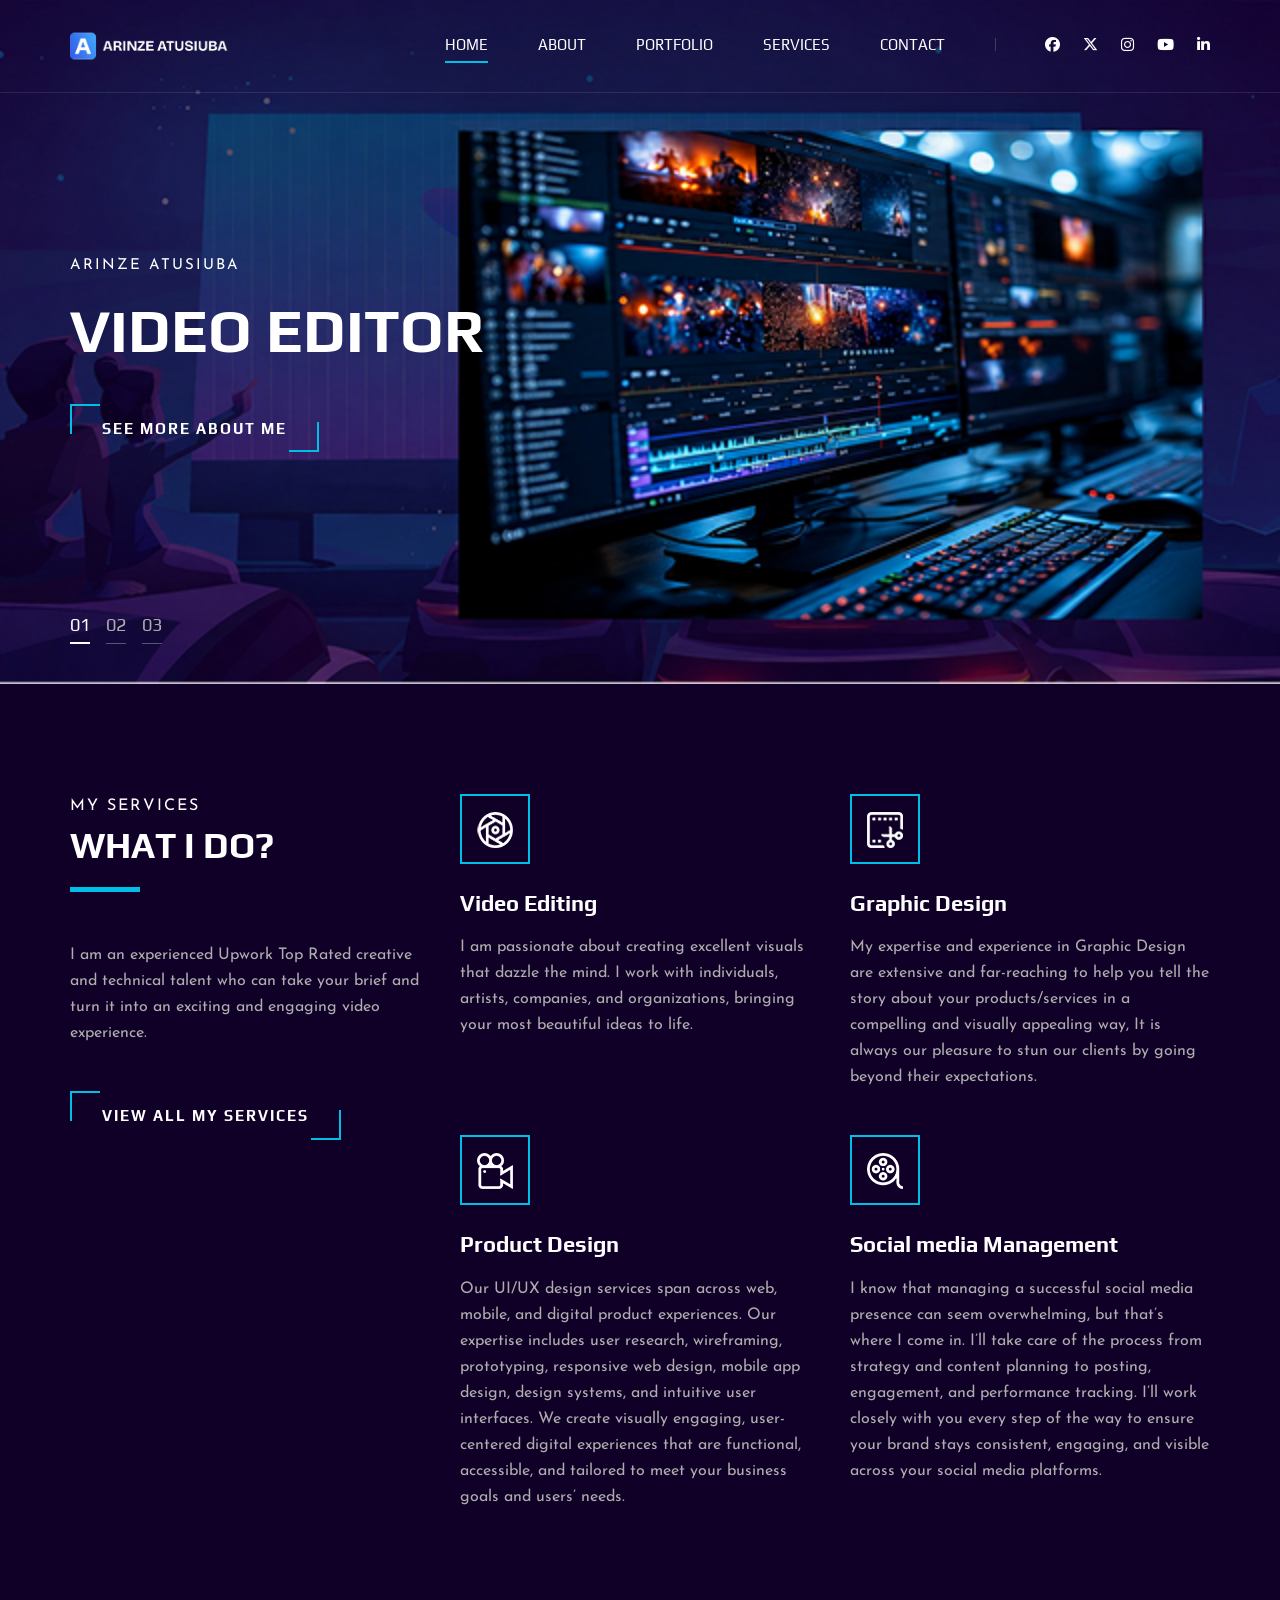
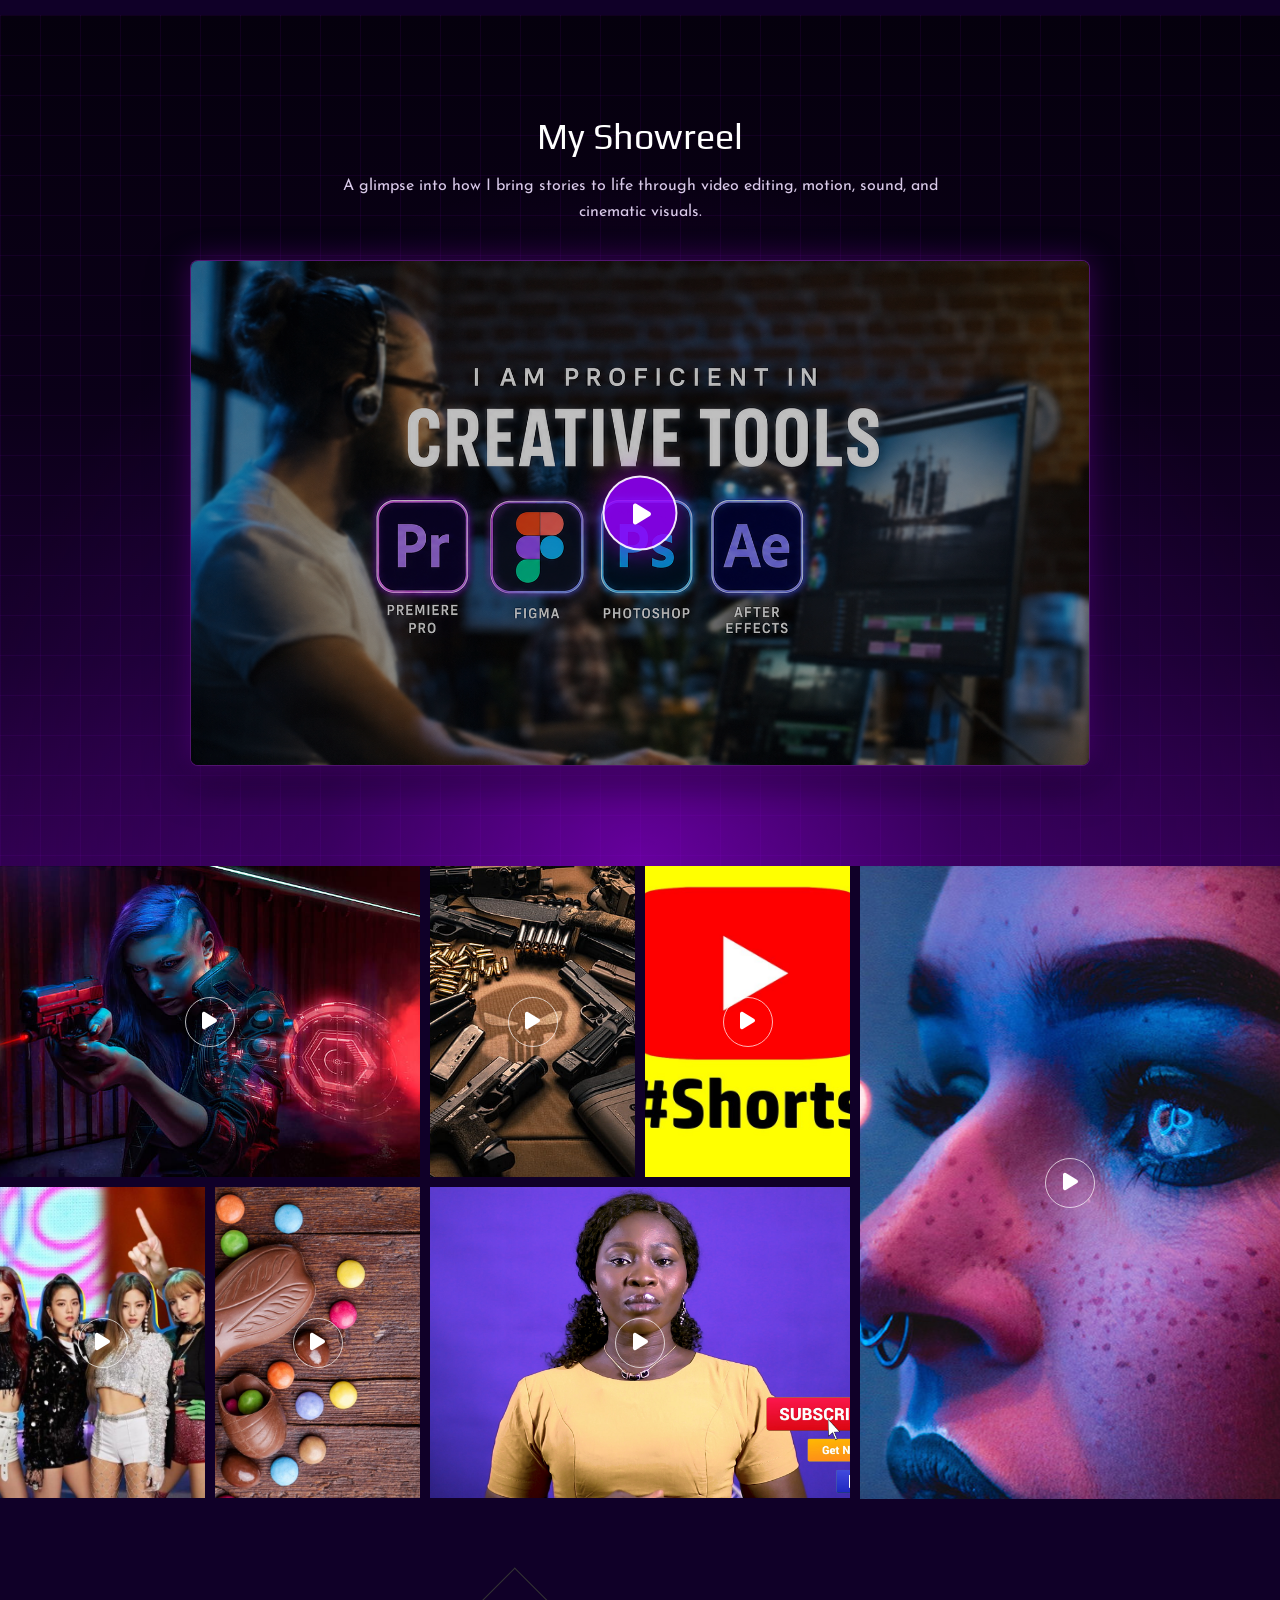
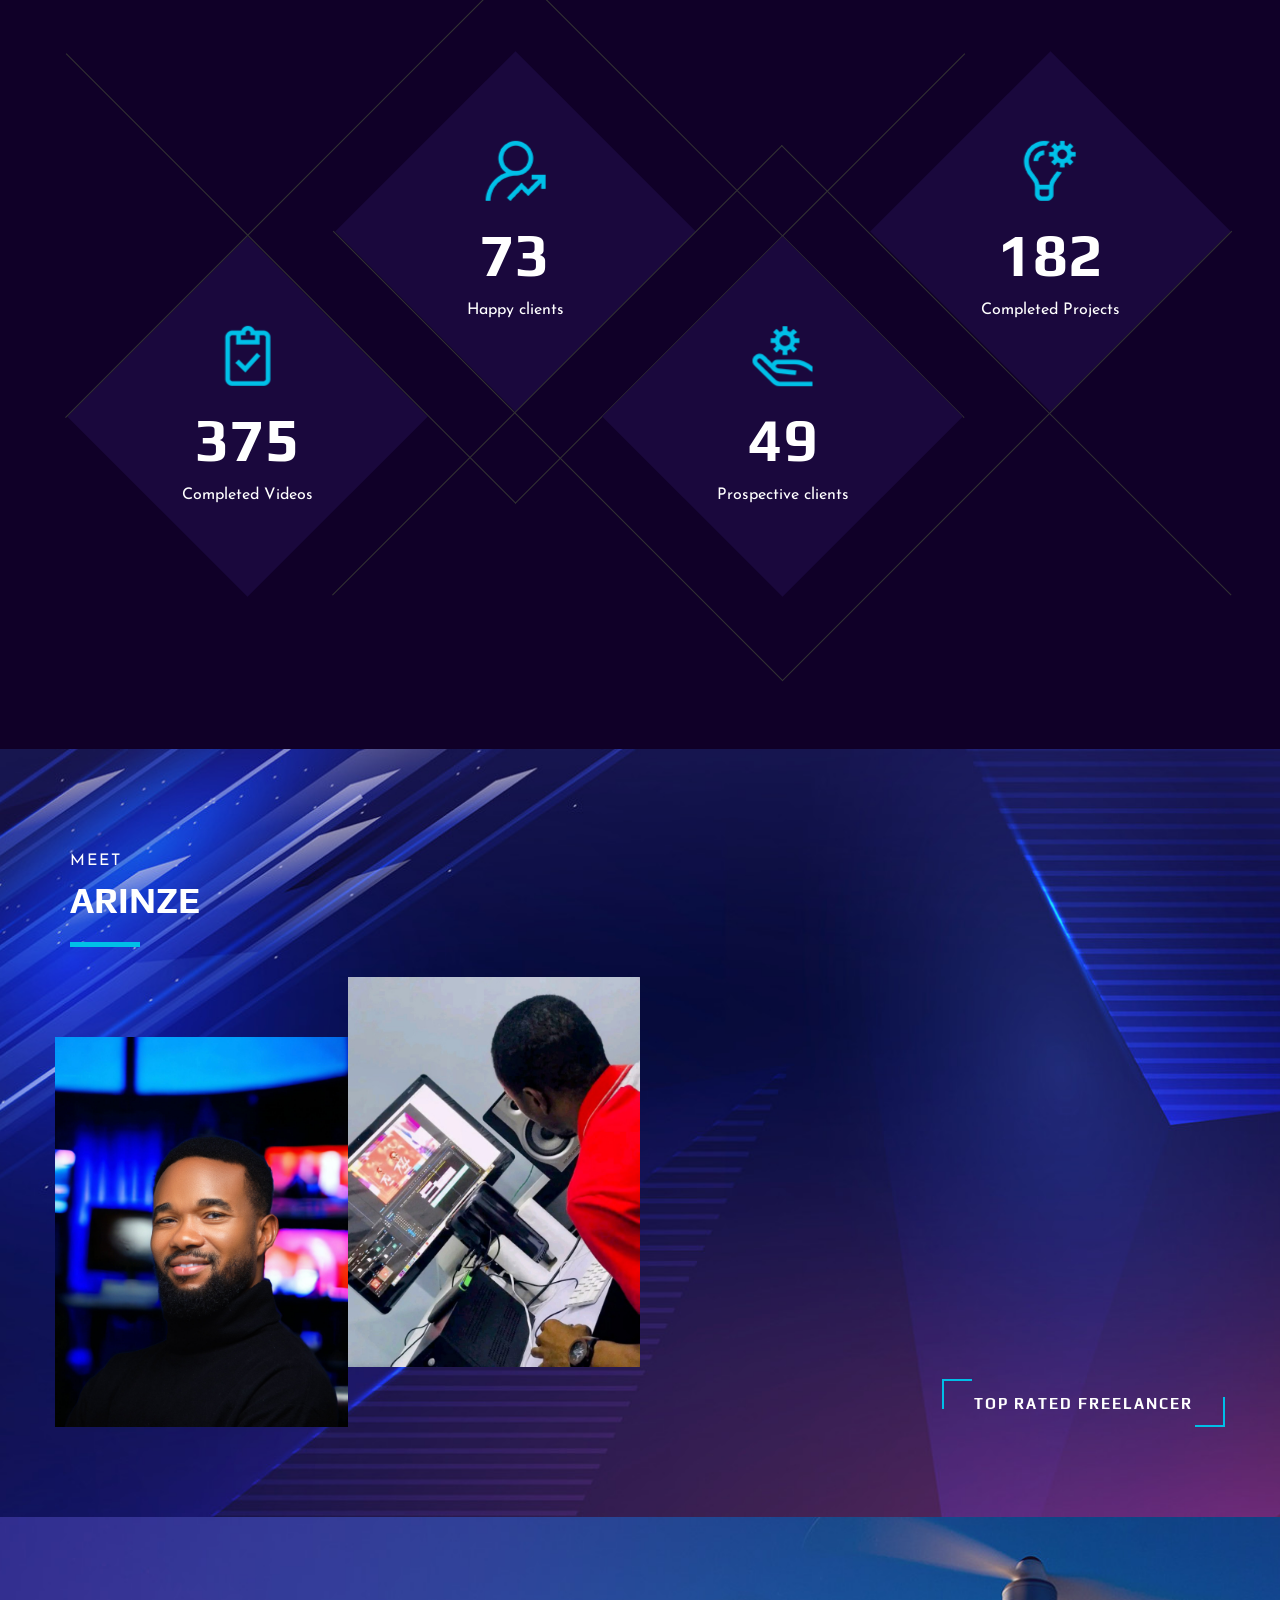
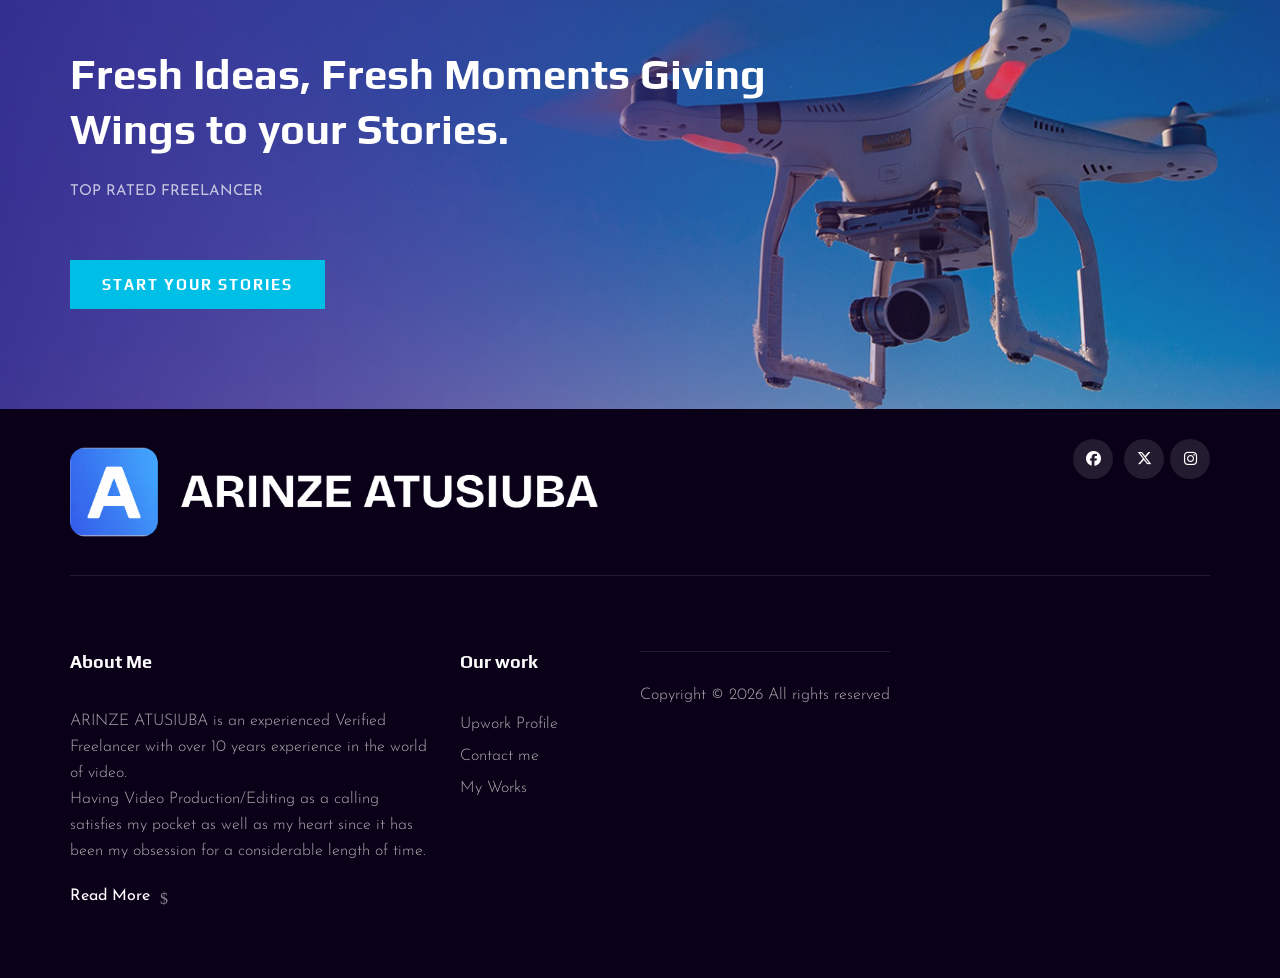
==== index.html @ 2a71f684 "Initial portfolio" ====
<!DOCTYPE html>
<html lang="zxx">

<head>

<!-- Mobile Specific Meta -->
    <meta name="viewport" content="width=device-width, initial-scale=1, shrink-to-fit=no">
    <!-- Favicon-->
    <link rel="icon" type="image/png" href="./fav.png">
    <!-- Author Meta -->
    <meta name="author" content="YWAM Lagos">
    <!-- Meta Description -->
    <meta name="description" content="Welcome To The Portfolio Site Of ARINZE ATUSIUBA - Freelance Video Editor, Animator, Cinematographer C.E.O. Swagalicious Flikz.">
    <!-- Meta Keyword -->
    <meta name="keywords" content="Videographer, Freelance Video Editor, Video Editor, Cinematographer, Director, ARINZE ATUSIUBA, Youtube Video Editor">
    <!-- meta character set -->
    <meta name="google-site-verification" content="VD82S2vHV5jc4uvSf8OhA_AvCSqY3Okmkf2miYEXCvw" />
    <title>ARINZE ATUSIUBA Freelance Video Editor, Graphic Designer, Product Designer.</title>

    <!-- Google Font -->
    <link href="https://fonts.googleapis.com/css2?family=Play:wght@400;700&display=swap" rel="stylesheet">
    <link href="https://fonts.googleapis.com/css2?family=Josefin+Sans:wght@300;400;500;600;700&display=swap"
        rel="stylesheet">
        <link rel="stylesheet" href="https://cdnjs.cloudflare.com/ajax/libs/font-awesome/6.5.2/css/all.min.css">

    <!-- Css Styles -->
    <link rel="stylesheet" href="css/bootstrap.min.css" type="text/css">
    <link rel="stylesheet" href="css/font-awesome.min.css" type="text/css">
    <link rel="stylesheet" href="css/elegant-icons.css" type="text/css">
    <link rel="stylesheet" href="css/owl.carousel.min.css" type="text/css">
    <link rel="stylesheet" href="css/magnific-popup.css" type="text/css">
    <link rel="stylesheet" href="css/slicknav.min.css" type="text/css">
    <link rel="stylesheet" href="css/style.css" type="text/css">


 <!-- Showreel embed styles -->
<style>
    .showreel-section {
        position: relative;
        background:
            radial-gradient(circle at 50% 100%, rgba(170, 0, 255, 0.45) 0%, rgba(90, 0, 150, 0.25) 30%, transparent 65%),
            linear-gradient(180deg, #05000d 0%, #0b0018 45%, #19002f 75%, #30004f 100%);
        overflow: hidden;
    }

    .showreel-section::before {
        content: "";
        position: absolute;
        inset: 0;
        background-image:
            linear-gradient(rgba(170, 0, 255, 0.12) 1px, transparent 1px),
            linear-gradient(90deg, rgba(170, 0, 255, 0.12) 1px, transparent 1px);
        background-size: 40px 40px;
        pointer-events: none;
        opacity: 0.6;
    }

    .showreel-section .container {
        position: relative;
        z-index: 2;
    }

    .showreel-section h2 {
        margin-bottom: 15px;
        color: #fff;
    }

    .showreel-section p {
        max-width: 600px;
        margin: 0 auto 35px;
        color: #d8c9e8;
    }

    .showreel__video-wrap {
        position: relative;
        max-width: 900px;
        margin: 0 auto;
        aspect-ratio: 16 / 9;
        overflow: hidden;
        border-radius: 8px;
        border: 1px solid rgba(190, 50, 255, 0.4);
        box-shadow:
            0 0 30px rgba(170, 0, 255, 0.3),
            0 15px 40px rgba(0, 0, 0, 0.5);
        background: #08000f;
    }

    /* Thumbnail */
    .showreel__thumbnail {
        position: absolute;
        inset: 0;
        width: 100%;
        height: 100%;
        cursor: pointer;
    }

    .showreel__thumbnail img {
        width: 100%;
        height: 100%;
        object-fit: cover;
        display: block;
    }

    /* Dark overlay */
    .showreel__thumbnail::after {
        content: "";
        position: absolute;
        inset: 0;
        background: rgba(0, 0, 0, 0.25);
        transition: 0.3s ease;
    }

    .showreel__thumbnail:hover::after {
        background: rgba(0, 0, 0, 0.1);
    }

    /* Play button */
    .showreel__play {
        position: absolute;
        z-index: 3;
        top: 50%;
        left: 50%;
        transform: translate(-50%, -50%);

        width: 75px;
        height: 75px;

        border: 2px solid rgba(255, 255, 255, 0.9);
        border-radius: 50%;

        background: rgba(150, 0, 255, 0.85);
        color: #fff;

        font-size: 24px;
        cursor: pointer;

        display: flex;
        align-items: center;
        justify-content: center;

        transition: all 0.3s ease;
        box-shadow: 0 0 30px rgba(180, 0, 255, 0.6);
    }

    .showreel__play i {
        margin-left: 4px;
    }

    .showreel__play:hover {
        transform: translate(-50%, -50%) scale(1.1);
        background: #a900ff;
        box-shadow: 0 0 45px rgba(200, 0, 255, 0.9);
    }

    /* YouTube iframe */
    .showreel__video-wrap iframe {
        position: absolute;
        inset: 0;
        width: 100%;
        height: 100%;
        border: 0;
        display: none;
    }
</style>


</head>

<script>
    function loadShowreel() {
        const thumbnail = document.getElementById("showreelThumbnail");
        const video = document.getElementById("showreelVideo");

        thumbnail.style.display = "none";
        video.style.display = "block";

        video.src =
            "https://www.youtube.com/embed/qkk2VeAt8pI?autoplay=1&rel=0";
    }
</script>

<body>
    <!-- Page Preloder -->
    <div id="preloder">
        <div class="loader"></div>
    </div>

    <!-- Header Section Begin -->
    <header class="header">
        <div class="container">
            <div class="row">
                <div class="col-lg-2">
                    <div class="header__logo">
                        <a href="./index.html"><img src="img/logo.png" alt=""></a>
                    </div>
                </div>
                <div class="col-lg-10">
                    <div class="header__nav__option">
                        <nav class="header__nav__menu mobile-menu">
                            <ul>
                                <li class="active"><a href="./index.html">Home</a></li>
                                <li><a href="./about.html">About</a></li>
                                <li><a href="./portfolio.html">Portfolio</a></li>
                                <li><a href="./services.html">Services</a></li>

                                <li><a href="./contact.html">Contact</a></li>
                            </ul>
                        </nav>
                       <div class="header__nav__social">
    <!-- Facebook -->
    <a href="https://www.facebook.com/share/18Sbp6wxn5/" target="_blank">
        <i class="fa-brands fa-facebook-f"></i>
    </a>

    <!-- X -->
    <a href="https://x.com/ArinzeAtusiuba?t=dPLT6wP3ZwTJ8282XaZNYg&s=09" target="_blank">
        <i class="fa-brands fa-x-twitter"></i>
    </a>

    <!-- Instagram -->
    <a href="https://www.instagram.com/arinzeatusiuba/" target="_blank">
        <i class="fa-brands fa-instagram"></i>
    </a>

    <!-- YouTube -->
    <a href="https://www.youtube.com/@arinzeatusiuba" target="_blank">
        <i class="fa-brands fa-youtube"></i>
    </a>

    <!-- LinkedIn -->
    <a href="https://www.linkedin.com/in/arinze-atusiuba-9a7794232/" target="_blank">
        <i class="fa-brands fa-linkedin-in"></i>
    </a>
</div>
                    </div>
                </div>
            </div>
            <div id="mobile-menu-wrap"></div>
        </div>
    </header>
    <!-- Header End -->

    <!-- Hero Section Begin -->
    <section class="hero">
        <div class="hero__slider owl-carousel">
            <div class="hero__item set-bg" data-setbg="img/hero/hero-1.jpg">
                <div class="container">
                    <div class="row">
                        <div class="col-lg-6">
                            <div class="hero__text">
                                <span>ARINZE ATUSIUBA</span>
                                <h2>Video Editor</h2>
                                <a href="./about.html" class="primary-btn">See more about me</a>
                            </div>
                        </div>
                    </div>
                </div>
            </div>
            <div class="hero__item set-bg" data-setbg="img/hero/hero-1.jpg">
                <div class="container">
                    <div class="row">
                        <div class="col-lg-6">
                            <div class="hero__text">
                                <span>ARINZE ATUSIUBA</span>
                                <h2>PRODUCT DESIGNER</h2>
                                <a href="./about.html" class="primary-btn">See more about me</a>
                            </div>
                        </div>
                    </div>
                </div>
            </div>
            <div class="hero__item set-bg" data-setbg="img/hero/hero-1.jpg">
                <div class="container">
                    <div class="row">
                        <div class="col-lg-6">
                            <div class="hero__text">
                                <span>ARINZE ATUSIUBA</span>
                                <h2>Graphic Designer</h2>
                                <a href="./about.html" class="primary-btn">See more about me</a>
                            </div>
                        </div>
                    </div>
                </div>
            </div>
        </div>
    </section>
    <!-- Hero Section End -->

    <!-- Services Section Begin -->
    <section class="services spad">
        <div class="container">
            <div class="row">
                <div class="col-lg-4">
                    <div class="services__title">
                        <div class="section-title">
                            <span>my services</span>
                            <h2>What i do?</h2>
                        </div>
                        <p>I am an experienced Upwork Top Rated creative and technical talent who can take your brief and turn it into an exciting and engaging video experience.</p>
                        <a href="./services.html" class="primary-btn">View all my services</a>
                    </div>
                </div>
                <div class="col-lg-8">
                    <div class="row">
                        <div class="col-lg-6 col-md-6 col-sm-6">
                            <div class="services__item">
                                <div class="services__item__icon">
                                    <img src="img/icons/si-1.png" alt="">
                                </div>
                                <h4>Video Editing</h4>
                                <p>I am passionate about creating excellent visuals that dazzle the mind. I work with individuals, artists, companies, and organizations,
                                 bringing your most beautiful ideas to life.</p>
                            </div>
                        </div>
                        <div class="col-lg-6 col-md-6 col-sm-6">
                            <div class="services__item">
                                <div class="services__item__icon">
                                    <img src="img/icons/si-2.png" alt="">
                                </div>
                                <h4>Graphic Design</h4>
                                <p>My expertise and experience in Graphic Design are extensive and far-reaching to help you tell the story about your products/services in a compelling and visually appealing way,
                                 It is always our pleasure to stun our clients by going beyond their expectations.</p>
                            </div>
                        </div>
                        <div class="col-lg-6 col-md-6 col-sm-6">
                            <div class="services__item">
                                <div class="services__item__icon">
                                    <img src="img/icons/si-3.png" alt="">
                                </div>
                                <h4>Product Design</h4>
                                <p>Our UI/UX design services span across web, mobile, and digital product experiences. Our expertise includes user research, wireframing, prototyping, responsive web design, mobile app design, design systems, and intuitive user interfaces. We create visually engaging, user-centered digital experiences that are functional, accessible, and tailored to meet your business goals and users’ needs.
</p>
                            </div>
                        </div>
                        <div class="col-lg-6 col-md-6 col-sm-6">
                            <div class="services__item">
                                <div class="services__item__icon">
                                    <img src="img/icons/si-4.png" alt="">
                                </div>
                                <h4>Social media Management</h4>
                                <p>I know that managing a successful social media presence can seem overwhelming, but that’s where I come in. I’ll take care of the process from strategy and content planning to posting, engagement, and performance tracking. I’ll work closely with you every step of the way to ensure your brand stays consistent, engaging, and visible across your social media platforms.
 </p>
                            </div>
                        </div>
                    </div>
                </div>
            </div>
        </div>
    </section>
    <!-- Services Section End -->

<!-- Showreel Section Begin -->
<section class="showreel-section spad">
    <div class="container">
        <div class="row">
            <div class="col-lg-12 text-center">

                <h2>My Showreel</h2>

                <p>
                   A glimpse into how I bring stories to life through video editing, motion, sound, and cinematic visuals.
                </p>

                <div class="showreel__video-wrap">

                    <!-- YouTube Thumbnail -->
                    <div class="showreel__thumbnail" id="showreelThumbnail">

                        <img
                            src="/img/PRO.png"
                            alt="ARINZE ATUSIUBA Showreel">

                        <button class="showreel__play" onclick="loadShowreel()">
                            <i class="fa fa-play"></i>
                        </button>

                    </div>

                    <!-- YouTube Video -->
                    <iframe
                        id="showreelVideo"
                        src=""
                        title="ARINZE ATUSIUBA Showreel"
                        allow="accelerometer; autoplay; clipboard-write; encrypted-media; gyroscope; picture-in-picture; web-share"
                        allowfullscreen
                        loading="lazy">
                    </iframe>

                </div>

            </div>
        </div>
    </div>
</section>
<!-- Showreel Section End -->


    <!-- Work Section Begin -->
    <section class="work">
        <div class="work__gallery">
            <div class="grid-sizer"></div>
            <div class="work__item wide__item set-bg" data-setbg="img/work/work-1.jpg">
                <a href="https://youtu.be/YNqj6bT16nk?si=ZcZd2EsPTVCAUwBu" class="play-btn video-popup"><i
                        class="fa fa-play"></i></a>
                <div class="work__item__hover">
                    <h4>Top 10 Styled Video</h4>
                    <ul>
                        <li>Tech</li>
                        <li>Youtube</li>
                    </ul>
                </div>
            </div>
            <div class="work__item small__item set-bg" data-setbg="img/work/work-2.jpg">
                <a href="https://www.youtube.com/watch?v=e_jr12_kyL0" class="play-btn video-popup"><i
                        class="fa fa-play"></i></a>
            </div>
            <div class="work__item small__item set-bg" data-setbg="img/work/work-3.jpg">
                <a href="https://www.youtube.com/watch?v=GAmyeBVy6P0" class="play-btn video-popup"><i
                        class="fa fa-play"></i></a>
            </div>
            <div class="work__item large__item set-bg" data-setbg="img/work/work-4.jpg">
                <a href="https://www.youtube.com/watch?v=84p439Whn1Q" class="play-btn video-popup"><i
                        class="fa fa-play"></i></a>
                <div class="work__item__hover">
                    <h4>Top 10 Styled Video</h4>
                    <ul>
                        <li>Pop Culture</li>
                        <li>Youtube</li>
                    </ul>
                </div>
            </div>
            <div class="work__item small__item set-bg" data-setbg="img/work/work-5.jpg">
                <a href="https://www.youtube.com/watch?v=GOhfcXgxpQk" class="play-btn video-popup"><i
                        class="fa fa-play"></i></a>
            </div>
            <div class="work__item small__item set-bg" data-setbg="img/work/work-6.jpg">
                <a href="https://www.youtube.com/watch?v=HLNFpYEf9qA" class="play-btn video-popup"><i
                        class="fa fa-play"></i></a>
            </div>
            <div class="work__item wide__item set-bg" data-setbg="img/work/work-7.jpg">
                <a href="https://www.youtube.com/watch?v=1xpemp1oXRo" class="play-btn video-popup"><i
                        class="fa fa-play"></i></a>
                <div class="work__item__hover">
                    <h4>Commercials, Interview, Shortfilms</h4>
                    <ul>
                        <li>Videography</li>
                        <li>Youtube</li>
                    </ul>
                </div>
            </div>
        </div>
    </section>
    <!-- Work Section End -->

    <!-- Counter Section Begin -->
    <section class="counter">
        <div class="container">
            <div class="counter__content">
                <div class="row">
                    <div class="col-lg-3 col-md-6 col-sm-6">
                        <div class="counter__item">
                            <div class="counter__item__text">
                                <img src="img/icons/ci-1.png" alt="">
                                <h2 class="counter_num">623</h2>
                                <p>Completed Videos</p>
                            </div>
                        </div>
                    </div>
                    <div class="col-lg-3 col-md-6 col-sm-6">
                        <div class="counter__item second__item">
                            <div class="counter__item__text">
                                <img src="img/icons/ci-2.png" alt="">
                                <h2 class="counter_num">121</h2>
                                <p>Happy clients</p>
                            </div>
                        </div>
                    </div>
                    <div class="col-lg-3 col-md-6 col-sm-6">
                        <div class="counter__item third__item">
                            <div class="counter__item__text">
                                <img src="img/icons/ci-3.png" alt="">
                                <h2 class="counter_num">80</h2>
                                <p>Prospective clients</p>
                            </div>
                        </div>
                    </div>
                    <div class="col-lg-3 col-md-6 col-sm-6">
                        <div class="counter__item four__item">
                            <div class="counter__item__text">
                                <img src="img/icons/ci-4.png" alt="">
                                <h2 class="counter_num">302</h2>
                                <p>Completed Projects</p>
                            </div>
                        </div>
                    </div>
                </div>
            </div>
        </div>
    </section>
    <!-- Counter Section End -->

   <!-- Team Section Begin -->
<section class="team spad set-bg" data-setbg="img/team-bg.jpg">
    <div class="container">

        <div class="row">
            <div class="col-lg-12">
                <div class="section-title team__title">
                    <span>Meet</span>
                    <h2>ARINZE</h2>
                </div>
            </div>
        </div>

        <div class="row">

            <div class="col-lg-3 col-md-6 col-sm-6 p-0">
                <div class="team__item set-bg" data-setbg="img/team/team-1.jpg">
                    <div class="team__item__text">
                        <h4>ARINZE ATUSIUBA</h4>
                        <p>Video Editor, Animator, Videographer</p>

                        <div class="footer__top__social">
                            <a href="https://www.facebook.com/share/18Sbp6wxn5/" target="_blank">
                                <i class="fa-brands fa-facebook-f"></i>
                            </a>

                            <a href="https://x.com/ArinzeAtusiuba?t=dPLT6wP3ZwTJ8282XaZNYg&s=09" target="_blank">
                                <i class="fa-brands fa-x-twitter"></i>
                            </a>

                            <a href="https://www.instagram.com/arinzeatusiuba/" target="_blank">
                                <i class="fa-brands fa-instagram"></i>
                            </a>
                        </div>

                    </div>
                </div>
            </div>

            <div class="col-lg-3 col-md-6 col-sm-6 p-0">
                <div class="team__item team__item--second set-bg" data-setbg="img/team/team-2.jpg">
                    <div class="team__item__text">
                        <h4>ARINZE ATUSIUBA</h4>
                        <p>Video Editor, Animator, Videographer</p>

                        <div class="footer__top__social">
                            <a href="https://www.facebook.com/share/18Sbp6wxn5/" target="_blank">
                                <i class="fa-brands fa-facebook-f"></i>
                            </a>

                            <a href="https://x.com/ArinzeAtusiuba?t=dPLT6wP3ZwTJ8282XaZNYg&s=09" target="_blank">
                                <i class="fa-brands fa-x-twitter"></i>
                            </a>

                            <a href="https://www.instagram.com/arinzeatusiuba/" target="_blank">
                                <i class="fa-brands fa-instagram"></i>
                            </a>
                        </div>

                    </div>
                </div>
            </div>

            <div class="col-lg-12 p-0">
                <div class="team__btn">
                    <a href="https://www.upwork.com/freelancers/~01e4a0232ac718748f?mp_source=share"
                       class="primary-btn"
                       target="_blank">
                        Top Rated Freelancer
                    </a>
                </div>
            </div>

        </div>
    </div>
</section>
<!-- Team Section End -->


    <!-- Call To Action Section Begin -->
    <section class="callto spad set-bg" data-setbg="img/callto-bg.jpg">
        <div class="container">
            <div class="row">
                <div class="col-lg-8">
                    <div class="callto__text">
                        <h2>Fresh Ideas, Fresh Moments Giving Wings to your Stories.</h2>
                        <p>Top Rated Freelancer</p>
                        <a href="./contact.html">Start your stories</a>
                    </div>
                </div>
            </div>
        </div>
    </section>
    <!-- Call To Action Section End -->

    <!-- Footer Section Begin -->
    <footer class="footer">
        <div class="container">
            <div class="footer__top">
                <div class="row">
                    <div class="col-lg-6 col-md-6">
                        <div class="footer__top__logo">
                            <a href="#"><img src="img/logo.png" alt=""></a>
                        </div>
                    </div>
                    <div class="col-lg-6 col-md-6">
                        <div class="footer__top__social">
                            <a href="https://www.facebook.com/share/18Sbp6wxn5/" target="_blank">
        <i class="fa-brands fa-facebook-f"></i>
    </a>
                            <a href="https://x.com/ArinzeAtusiuba?t=dPLT6wP3ZwTJ8282XaZNYg&s=09" target="_blank">
        <i class="fa-brands fa-x-twitter"></i>
                            <a href="https://www.instagram.com/arinzeatusiuba/" target="_blank">
        <i class="fa-brands fa-instagram"></i>
                        </div>
                    </div>
                </div>
            </div>
            <div class="footer__option">
                <div class="row">
                    <div class="col-lg-4 col-md-6 col-sm-6">
                        <div class="footer__option__item">
                            <h5>About Me</h5>
                            <p>ARINZE ATUSIUBA is an experienced Verified Freelancer with over 10 years experience in the world of video.<br>
                            Having Video Production/Editing as a calling satisfies my pocket as well as my heart since it has been my obsession for a considerable length of time.</p>
                            <a href="./about.html" class="read__more">Read More <span class="arrow_right"></span></a>
                        </div>
                    </div>

                    <div class="col-lg-2 col-md-3 col-sm-3">
                        <div class="footer__option__item">
                            <h5>Our work</h5>
                            <ul>
                                <li><a href="https://www.upwork.com/freelancers/~01e4a0232ac718748f?mp_source=share">Upwork Profile</a></li>
                                <li><a href="./contact.html">Contact me</a></li>
                                <li><a href="./portfolio.html">My Works</a></li>
                            </ul>
                        </div>
                    </div>

            <div class="footer__copyright">
                <div class="row">
                    <div class="col-lg-12 text-center">
                        <!-- Link back to Colorlib can't be removed. Template is licensed under CC BY 3.0. -->
                        <p class="footer__copyright__text">Copyright &copy;
                            <script>
                                document.write(new Date().getFullYear());
                            </script>
                            All rights reserved
                        </p>
                        <!-- Link back to Colorlib can't be removed. Template is licensed under CC BY 3.0. -->
                    </div>
                </div>
            </div>
        </div>
    </footer>
    <!-- Footer Section End -->

    <!-- Js Plugins -->
    <script src="js/jquery-3.3.1.min.js"></script>
    <script src="js/bootstrap.min.js"></script>
    <script src="js/jquery.magnific-popup.min.js"></script>
    <script src="js/mixitup.min.js"></script>
    <script src="js/masonry.pkgd.min.js"></script>
    <script src="js/jquery.slicknav.js"></script>
    <script src="js/owl.carousel.min.js"></script>
    <script src="js/main.js"></script>
</body>

</html>
---- css/elegant-icons.css ----
@font-face {
	font-family: 'ElegantIcons';
	src:url('../fonts/ElegantIcons.eot');
	src:url('../fonts/ElegantIcons.eot?#iefix') format('embedded-opentype'),
		url('../fonts/ElegantIcons.woff') format('woff'),
		url('../fonts/ElegantIcons.ttf') format('truetype'),
		url('../fonts/ElegantIcons.svg#ElegantIcons') format('svg');
	font-weight: normal;
	font-style: normal;
}

/* Use the following CSS code if you want to use data attributes for inserting your icons */
[data-icon]:before {
	font-family: 'ElegantIcons';
	content: attr(data-icon);
	speak: none;
	font-weight: normal;
	font-variant: normal;
	text-transform: none;
	line-height: 1;
	-webkit-font-smoothing: antialiased;
	-moz-osx-font-smoothing: grayscale;
}

/* Use the following CSS code if you want to have a class per icon */
/*
Instead of a list of all class selectors,
you can use the generic selector below, but it's slower:
[class*="your-class-prefix"] {
*/
.arrow_up, .arrow_down, .arrow_left, .arrow_right, .arrow_left-up, .arrow_right-up, .arrow_right-down, .arrow_left-down, .arrow-up-down, .arrow_up-down_alt, .arrow_left-right_alt, .arrow_left-right, .arrow_expand_alt2, .arrow_expand_alt, .arrow_condense, .arrow_expand, .arrow_move, .arrow_carrot-up, .arrow_carrot-down, .arrow_carrot-left, .arrow_carrot-right, .arrow_carrot-2up, .arrow_carrot-2down, .arrow_carrot-2left, .arrow_carrot-2right, .arrow_carrot-up_alt2, .arrow_carrot-down_alt2, .arrow_carrot-left_alt2, .arrow_carrot-right_alt2, .arrow_carrot-2up_alt2, .arrow_carrot-2down_alt2, .arrow_carrot-2left_alt2, .arrow_carrot-2right_alt2, .arrow_triangle-up, .arrow_triangle-down, .arrow_triangle-left, .arrow_triangle-right, .arrow_triangle-up_alt2, .arrow_triangle-down_alt2, .arrow_triangle-left_alt2, .arrow_triangle-right_alt2, .arrow_back, .icon_minus-06, .icon_plus, .icon_close, .icon_check, .icon_minus_alt2, .icon_plus_alt2, .icon_close_alt2, .icon_check_alt2, .icon_zoom-out_alt, .icon_zoom-in_alt, .icon_search, .icon_box-empty, .icon_box-selected, .icon_minus-box, .icon_plus-box, .icon_box-checked, .icon_circle-empty, .icon_circle-slelected, .icon_stop_alt2, .icon_stop, .icon_pause_alt2, .icon_pause, .icon_menu, .icon_menu-square_alt2, .icon_menu-circle_alt2, .icon_ul, .icon_ol, .icon_adjust-horiz, .icon_adjust-vert, .icon_document_alt, .icon_documents_alt, .icon_pencil, .icon_pencil-edit_alt, .icon_pencil-edit, .icon_folder-alt, .icon_folder-open_alt, .icon_folder-add_alt, .icon_info_alt, .icon_error-oct_alt, .icon_error-circle_alt, .icon_error-triangle_alt, .icon_question_alt2, .icon_question, .icon_comment_alt, .icon_chat_alt, .icon_vol-mute_alt, .icon_volume-low_alt, .icon_volume-high_alt, .icon_quotations, .icon_quotations_alt2, .icon_clock_alt, .icon_lock_alt, .icon_lock-open_alt, .icon_key_alt, .icon_cloud_alt, .icon_cloud-upload_alt, .icon_cloud-download_alt, .icon_image, .icon_images, .icon_lightbulb_alt, .icon_gift_alt, .icon_house_alt, .icon_genius, .icon_mobile, .icon_tablet, .icon_laptop, .icon_desktop, .icon_camera_alt, .icon_mail_alt, .icon_cone_alt, .icon_ribbon_alt, .icon_bag_alt, .icon_creditcard, .icon_cart_alt, .icon_paperclip, .icon_tag_alt, .icon_tags_alt, .icon_trash_alt, .icon_cursor_alt, .icon_mic_alt, .icon_compass_alt, .icon_pin_alt, .icon_pushpin_alt, .icon_map_alt, .icon_drawer_alt, .icon_toolbox_alt, .icon_book_alt, .icon_calendar, .icon_film, .icon_table, .icon_contacts_alt, .icon_headphones, .icon_lifesaver, .icon_piechart, .icon_refresh, .icon_link_alt, .icon_link, .icon_loading, .icon_blocked, .icon_archive_alt, .icon_heart_alt, .icon_star_alt, .icon_star-half_alt, .icon_star, .icon_star-half, .icon_tools, .icon_tool, .icon_cog, .icon_cogs, .arrow_up_alt, .arrow_down_alt, .arrow_left_alt, .arrow_right_alt, .arrow_left-up_alt, .arrow_right-up_alt, .arrow_right-down_alt, .arrow_left-down_alt, .arrow_condense_alt, .arrow_expand_alt3, .arrow_carrot_up_alt, .arrow_carrot-down_alt, .arrow_carrot-left_alt, .arrow_carrot-right_alt, .arrow_carrot-2up_alt, .arrow_carrot-2dwnn_alt, .arrow_carrot-2left_alt, .arrow_carrot-2right_alt, .arrow_triangle-up_alt, .arrow_triangle-down_alt, .arrow_triangle-left_alt, .arrow_triangle-right_alt, .icon_minus_alt, .icon_plus_alt, .icon_close_alt, .icon_check_alt, .icon_zoom-out, .icon_zoom-in, .icon_stop_alt, .icon_menu-square_alt, .icon_menu-circle_alt, .icon_document, .icon_documents, .icon_pencil_alt, .icon_folder, .icon_folder-open, .icon_folder-add, .icon_folder_upload, .icon_folder_download, .icon_info, .icon_error-circle, .icon_error-oct, .icon_error-triangle, .icon_question_alt, .icon_comment, .icon_chat, .icon_vol-mute, .icon_volume-low, .icon_volume-high, .icon_quotations_alt, .icon_clock, .icon_lock, .icon_lock-open, .icon_key, .icon_cloud, .icon_cloud-upload, .icon_cloud-download, .icon_lightbulb, .icon_gift, .icon_house, .icon_camera, .icon_mail, .icon_cone, .icon_ribbon, .icon_bag, .icon_cart, .icon_tag, .icon_tags, .icon_trash, .icon_cursor, .icon_mic, .icon_compass, .icon_pin, .icon_pushpin, .icon_map, .icon_drawer, .icon_toolbox, .icon_book, .icon_contacts, .icon_archive, .icon_heart, .icon_profile, .icon_group, .icon_grid-2x2, .icon_grid-3x3, .icon_music, .icon_pause_alt, .icon_phone, .icon_upload, .icon_download, .social_facebook, .social_twitter, .social_pinterest, .social_googleplus, .social_tumblr, .social_tumbleupon, .social_wordpress, .social_instagram, .social_dribbble, .social_vimeo, .social_linkedin, .social_rss, .social_deviantart, .social_share, .social_myspace, .social_skype, .social_youtube, .social_picassa, .social_googledrive, .social_flickr, .social_blogger, .social_spotify, .social_delicious, .social_facebook_circle, .social_twitter_circle, .social_pinterest_circle, .social_googleplus_circle, .social_tumblr_circle, .social_stumbleupon_circle, .social_wordpress_circle, .social_instagram_circle, .social_dribbble_circle, .social_vimeo_circle, .social_linkedin_circle, .social_rss_circle, .social_deviantart_circle, .social_share_circle, .social_myspace_circle, .social_skype_circle, .social_youtube_circle, .social_picassa_circle, .social_googledrive_alt2, .social_flickr_circle, .social_blogger_circle, .social_spotify_circle, .social_delicious_circle, .social_facebook_square, .social_twitter_square, .social_pinterest_square, .social_googleplus_square, .social_tumblr_square, .social_stumbleupon_square, .social_wordpress_square, .social_instagram_square, .social_dribbble_square, .social_vimeo_square, .social_linkedin_square, .social_rss_square, .social_deviantart_square, .social_share_square, .social_myspace_square, .social_skype_square, .social_youtube_square, .social_picassa_square, .social_googledrive_square, .social_flickr_square, .social_blogger_square, .social_spotify_square, .social_delicious_square, .icon_printer, .icon_calulator, .icon_building, .icon_floppy, .icon_drive, .icon_search-2, .icon_id, .icon_id-2, .icon_puzzle, .icon_like, .icon_dislike, .icon_mug, .icon_currency, .icon_wallet, .icon_pens, .icon_easel, .icon_flowchart, .icon_datareport, .icon_briefcase, .icon_shield, .icon_percent, .icon_globe, .icon_globe-2, .icon_target, .icon_hourglass, .icon_balance, .icon_rook, .icon_printer-alt, .icon_calculator_alt, .icon_building_alt, .icon_floppy_alt, .icon_drive_alt, .icon_search_alt, .icon_id_alt, .icon_id-2_alt, .icon_puzzle_alt, .icon_like_alt, .icon_dislike_alt, .icon_mug_alt, .icon_currency_alt, .icon_wallet_alt, .icon_pens_alt, .icon_easel_alt, .icon_flowchart_alt, .icon_datareport_alt, .icon_briefcase_alt, .icon_shield_alt, .icon_percent_alt, .icon_globe_alt, .icon_clipboard {
	font-family: 'ElegantIcons';
	speak: none;
	font-style: normal;
	font-weight: normal;
	font-variant: normal;
	text-transform: none;
	line-height: 1;
	-webkit-font-smoothing: antialiased;
}
.arrow_up:before {
	content: "\21";
}
.arrow_down:before {
	content: "\22";
}
.arrow_left:before {
	content: "\23";
}
.arrow_right:before {
	content: "\24";
}
.arrow_left-up:before {
	content: "\25";
}
.arrow_right-up:before {
	content: "\26";
}
.arrow_right-down:before {
	content: "\27";
}
.arrow_left-down:before {
	content: "\28";
}
.arrow-up-down:before {
	content: "\29";
}
.arrow_up-down_alt:before {
	content: "\2a";
}
.arrow_left-right_alt:before {
	content: "\2b";
}
.arrow_left-right:before {
	content: "\2c";
}
.arrow_expand_alt2:before {
	content: "\2d";
}
.arrow_expand_alt:before {
	content: "\2e";
}
.arrow_condense:before {
	content: "\2f";
}
.arrow_expand:before {
	content: "\30";
}
.arrow_move:before {
	content: "\31";
}
.arrow_carrot-up:before {
	content: "\32";
}
.arrow_carrot-down:before {
	content: "\33";
}
.arrow_carrot-left:before {
	content: "\34";
}
.arrow_carrot-right:before {
	content: "\35";
}
.arrow_carrot-2up:before {
	content: "\36";
}
.arrow_carrot-2down:before {
	content: "\37";
}
.arrow_carrot-2left:before {
	content: "\38";
}
.arrow_carrot-2right:before {
	content: "\39";
}
.arrow_carrot-up_alt2:before {
	content: "\3a";
}
.arrow_carrot-down_alt2:before {
	content: "\3b";
}
.arrow_carrot-left_alt2:before {
	content: "\3c";
}
.arrow_carrot-right_alt2:before {
	content: "\3d";
}
.arrow_carrot-2up_alt2:before {
	content: "\3e";
}
.arrow_carrot-2down_alt2:before {
	content: "\3f";
}
.arrow_carrot-2left_alt2:before {
	content: "\40";
}
.arrow_carrot-2right_alt2:before {
	content: "\41";
}
.arrow_triangle-up:before {
	content: "\42";
}
.arrow_triangle-down:before {
	content: "\43";
}
.arrow_triangle-left:before {
	content: "\44";
}
.arrow_triangle-right:before {
	content: "\45";
}
.arrow_triangle-up_alt2:before {
	content: "\46";
}
.arrow_triangle-down_alt2:before {
	content: "\47";
}
.arrow_triangle-left_alt2:before {
	content: "\48";
}
.arrow_triangle-right_alt2:before {
	content: "\49";
}
.arrow_back:before {
	content: "\4a";
}
.icon_minus-06:before {
	content: "\4b";
}
.icon_plus:before {
	content: "\4c";
}
.icon_close:before {
	content: "\4d";
}
.icon_check:before {
	content: "\4e";
}
.icon_minus_alt2:before {
	content: "\4f";
}
.icon_plus_alt2:before {
	content: "\50";
}
.icon_close_alt2:before {
	content: "\51";
}
.icon_check_alt2:before {
	content: "\52";
}
.icon_zoom-out_alt:before {
	content: "\53";
}
.icon_zoom-in_alt:before {
	content: "\54";
}
.icon_search:before {
	content: "\55";
}
.icon_box-empty:before {
	content: "\56";
}
.icon_box-selected:before {
	content: "\57";
}
.icon_minus-box:before {
	content: "\58";
}
.icon_plus-box:before {
	content: "\59";
}
.icon_box-checked:before {
	content: "\5a";
}
.icon_circle-empty:before {
	content: "\5b";
}
.icon_circle-slelected:before {
	content: "\5c";
}
.icon_stop_alt2:before {
	content: "\5d";
}
.icon_stop:before {
	content: "\5e";
}
.icon_pause_alt2:before {
	content: "\5f";
}
.icon_pause:before {
	content: "\60";
}
.icon_menu:before {
	content: "\61";
}
.icon_menu-square_alt2:before {
	content: "\62";
}
.icon_menu-circle_alt2:before {
	content: "\63";
}
.icon_ul:before {
	content: "\64";
}
.icon_ol:before {
	content: "\65";
}
.icon_adjust-horiz:before {
	content: "\66";
}
.icon_adjust-vert:before {
	content: "\67";
}
.icon_document_alt:before {
	content: "\68";
}
.icon_documents_alt:before {
	content: "\69";
}
.icon_pencil:before {
	content: "\6a";
}
.icon_pencil-edit_alt:before {
	content: "\6b";
}
.icon_pencil-edit:before {
	content: "\6c";
}
.icon_folder-alt:before {
	content: "\6d";
}
.icon_folder-open_alt:before {
	content: "\6e";
}
.icon_folder-add_alt:before {
	content: "\6f";
}
.icon_info_alt:before {
	content: "\70";
}
.icon_error-oct_alt:before {
	content: "\71";
}
.icon_error-circle_alt:before {
	content: "\72";
}
.icon_error-triangle_alt:before {
	content: "\73";
}
.icon_question_alt2:before {
	content: "\74";
}
.icon_question:before {
	content: "\75";
}
.icon_comment_alt:before {
	content: "\76";
}
.icon_chat_alt:before {
	content: "\77";
}
.icon_vol-mute_alt:before {
	content: "\78";
}
.icon_volume-low_alt:before {
	content: "\79";
}
.icon_volume-high_alt:before {
	content: "\7a";
}
.icon_quotations:before {
	content: "\7b";
}
.icon_quotations_alt2:before {
	content: "\7c";
}
.icon_clock_alt:before {
	content: "\7d";
}
.icon_lock_alt:before {
	content: "\7e";
}
.icon_lock-open_alt:before {
	content: "\e000";
}
.icon_key_alt:before {
	content: "\e001";
}
.icon_cloud_alt:before {
	content: "\e002";
}
.icon_cloud-upload_alt:before {
	content: "\e003";
}
.icon_cloud-download_alt:before {
	content: "\e004";
}
.icon_image:before {
	content: "\e005";
}
.icon_images:before {
	content: "\e006";
}
.icon_lightbulb_alt:before {
	content: "\e007";
}
.icon_gift_alt:before {
	content: "\e008";
}
.icon_house_alt:before {
	content: "\e009";
}
.icon_genius:before {
	content: "\e00a";
}
.icon_mobile:before {
	content: "\e00b";
}
.icon_tablet:before {
	content: "\e00c";
}
.icon_laptop:before {
	content: "\e00d";
}
.icon_desktop:before {
	content: "\e00e";
}
.icon_camera_alt:before {
	content: "\e00f";
}
.icon_mail_alt:before {
	content: "\e010";
}
.icon_cone_alt:before {
	content: "\e011";
}
.icon_ribbon_alt:before {
	content: "\e012";
}
.icon_bag_alt:before {
	content: "\e013";
}
.icon_creditcard:before {
	content: "\e014";
}
.icon_cart_alt:before {
	content: "\e015";
}
.icon_paperclip:before {
	content: "\e016";
}
.icon_tag_alt:before {
	content: "\e017";
}
.icon_tags_alt:before {
	content: "\e018";
}
.icon_trash_alt:before {
	content: "\e019";
}
.icon_cursor_alt:before {
	content: "\e01a";
}
.icon_mic_alt:before {
	content: "\e01b";
}
.icon_compass_alt:before {
	content: "\e01c";
}
.icon_pin_alt:before {
	content: "\e01d";
}
.icon_pushpin_alt:before {
	content: "\e01e";
}
.icon_map_alt:before {
	content: "\e01f";
}
.icon_drawer_alt:before {
	content: "\e020";
}
.icon_toolbox_alt:before {
	content: "\e021";
}
.icon_book_alt:before {
	content: "\e022";
}
.icon_calendar:before {
	content: "\e023";
}
.icon_film:before {
	content: "\e024";
}
.icon_table:before {
	content: "\e025";
}
.icon_contacts_alt:before {
	content: "\e026";
}
.icon_headphones:before {
	content: "\e027";
}
.icon_lifesaver:before {
	content: "\e028";
}
.icon_piechart:before {
	content: "\e029";
}
.icon_refresh:before {
	content: "\e02a";
}
.icon_link_alt:before {
	content: "\e02b";
}
.icon_link:before {
	content: "\e02c";
}
.icon_loading:before {
	content: "\e02d";
}
.icon_blocked:before {
	content: "\e02e";
}
.icon_archive_alt:before {
	content: "\e02f";
}
.icon_heart_alt:before {
	content: "\e030";
}
.icon_star_alt:before {
	content: "\e031";
}
.icon_star-half_alt:before {
	content: "\e032";
}
.icon_star:before {
	content: "\e033";
}
.icon_star-half:before {
	content: "\e034";
}
.icon_tools:before {
	content: "\e035";
}
.icon_tool:before {
	content: "\e036";
}
.icon_cog:before {
	content: "\e037";
}
.icon_cogs:before {
	content: "\e038";
}
.arrow_up_alt:before {
	content: "\e039";
}
.arrow_down_alt:before {
	content: "\e03a";
}
.arrow_left_alt:before {
	content: "\e03b";
}
.arrow_right_alt:before {
	content: "\e03c";
}
.arrow_left-up_alt:before {
	content: "\e03d";
}
.arrow_right-up_alt:before {
	content: "\e03e";
}
.arrow_right-down_alt:before {
	content: "\e03f";
}
.arrow_left-down_alt:before {
	content: "\e040";
}
.arrow_condense_alt:before {
	content: "\e041";
}
.arrow_expand_alt3:before {
	content: "\e042";
}
.arrow_carrot_up_alt:before {
	content: "\e043";
}
.arrow_carrot-down_alt:before {
	content: "\e044";
}
.arrow_carrot-left_alt:before {
	content: "\e045";
}
.arrow_carrot-right_alt:before {
	content: "\e046";
}
.arrow_carrot-2up_alt:before {
	content: "\e047";
}
.arrow_carrot-2dwnn_alt:before {
	content: "\e048";
}
.arrow_carrot-2left_alt:before {
	content: "\e049";
}
.arrow_carrot-2right_alt:before {
	content: "\e04a";
}
.arrow_triangle-up_alt:before {
	content: "\e04b";
}
.arrow_triangle-down_alt:before {
	content: "\e04c";
}
.arrow_triangle-left_alt:before {
	content: "\e04d";
}
.arrow_triangle-right_alt:before {
	content: "\e04e";
}
.icon_minus_alt:before {
	content: "\e04f";
}
.icon_plus_alt:before {
	content: "\e050";
}
.icon_close_alt:before {
	content: "\e051";
}
.icon_check_alt:before {
	content: "\e052";
}
.icon_zoom-out:before {
	content: "\e053";
}
.icon_zoom-in:before {
	content: "\e054";
}
.icon_stop_alt:before {
	content: "\e055";
}
.icon_menu-square_alt:before {
	content: "\e056";
}
.icon_menu-circle_alt:before {
	content: "\e057";
}
.icon_document:before {
	content: "\e058";
}
.icon_documents:before {
	content: "\e059";
}
.icon_pencil_alt:before {
	content: "\e05a";
}
.icon_folder:before {
	content: "\e05b";
}
.icon_folder-open:before {
	content: "\e05c";
}
.icon_folder-add:before {
	content: "\e05d";
}
.icon_folder_upload:before {
	content: "\e05e";
}
.icon_folder_download:before {
	content: "\e05f";
}
.icon_info:before {
	content: "\e060";
}
.icon_error-circle:before {
	content: "\e061";
}
.icon_error-oct:before {
	content: "\e062";
}
.icon_error-triangle:before {
	content: "\e063";
}
.icon_question_alt:before {
	content: "\e064";
}
.icon_comment:before {
	content: "\e065";
}
.icon_chat:before {
	content: "\e066";
}
.icon_vol-mute:before {
	content: "\e067";
}
.icon_volume-low:before {
	content: "\e068";
}
.icon_volume-high:before {
	content: "\e069";
}
.icon_quotations_alt:before {
	content: "\e06a";
}
.icon_clock:before {
	content: "\e06b";
}
.icon_lock:before {
	content: "\e06c";
}
.icon_lock-open:before {
	content: "\e06d";
}
.icon_key:before {
	content: "\e06e";
}
.icon_cloud:before {
	content: "\e06f";
}
.icon_cloud-upload:before {
	content: "\e070";
}
.icon_cloud-download:before {
	content: "\e071";
}
.icon_lightbulb:before {
	content: "\e072";
}
.icon_gift:before {
	content: "\e073";
}
.icon_house:before {
	content: "\e074";
}
.icon_camera:before {
	content: "\e075";
}
.icon_mail:before {
	content: "\e076";
}
.icon_cone:before {
	content: "\e077";
}
.icon_ribbon:before {
	content: "\e078";
}
.icon_bag:before {
	content: "\e079";
}
.icon_cart:before {
	content: "\e07a";
}
.icon_tag:before {
	content: "\e07b";
}
.icon_tags:before {
	content: "\e07c";
}
.icon_trash:before {
	content: "\e07d";
}
.icon_cursor:before {
	content: "\e07e";
}
.icon_mic:before {
	content: "\e07f";
}
.icon_compass:before {
	content: "\e080";
}
.icon_pin:before {
	content: "\e081";
}
.icon_pushpin:before {
	content: "\e082";
}
.icon_map:before {
	content: "\e083";
}
.icon_drawer:before {
	content: "\e084";
}
.icon_toolbox:before {
	content: "\e085";
}
.icon_book:before {
	content: "\e086";
}
.icon_contacts:before {
	content: "\e087";
}
.icon_archive:before {
	content: "\e088";
}
.icon_heart:before {
	content: "\e089";
}
.icon_profile:before {
	content: "\e08a";
}
.icon_group:before {
	content: "\e08b";
}
.icon_grid-2x2:before {
	content: "\e08c";
}
.icon_grid-3x3:before {
	content: "\e08d";
}
.icon_music:before {
	content: "\e08e";
}
.icon_pause_alt:before {
	content: "\e08f";
}
.icon_phone:before {
	content: "\e090";
}
.icon_upload:before {
	content: "\e091";
}
.icon_download:before {
	content: "\e092";
}
.social_facebook:before {
	content: "\e093";
}
.social_twitter:before {
	content: "\e094";
}
.social_pinterest:before {
	content: "\e095";
}
.social_googleplus:before {
	content: "\e096";
}
.social_tumblr:before {
	content: "\e097";
}
.social_tumbleupon:before {
	content: "\e098";
}
.social_wordpress:before {
	content: "\e099";
}
.social_instagram:before {
	content: "\e09a";
}
.social_dribbble:before {
	content: "\e09b";
}
.social_vimeo:before {
	content: "\e09c";
}
.social_linkedin:before {
	content: "\e09d";
}
.social_rss:before {
	content: "\e09e";
}
.social_deviantart:before {
	content: "\e09f";
}
.social_share:before {
	content: "\e0a0";
}
.social_myspace:before {
	content: "\e0a1";
}
.social_skype:before {
	content: "\e0a2";
}
.social_youtube:before {
	content: "\e0a3";
}
.social_picassa:before {
	content: "\e0a4";
}
.social_googledrive:before {
	content: "\e0a5";
}
.social_flickr:before {
	content: "\e0a6";
}
.social_blogger:before {
	content: "\e0a7";
}
.social_spotify:before {
	content: "\e0a8";
}
.social_delicious:before {
	content: "\e0a9";
}
.social_facebook_circle:before {
	content: "\e0aa";
}
.social_twitter_circle:before {
	content: "\e0ab";
}
.social_pinterest_circle:before {
	content: "\e0ac";
}
.social_googleplus_circle:before {
	content: "\e0ad";
}
.social_tumblr_circle:before {
	content: "\e0ae";
}
.social_stumbleupon_circle:before {
	content: "\e0af";
}
.social_wordpress_circle:before {
	content: "\e0b0";
}
.social_instagram_circle:before {
	content: "\e0b1";
}
.social_dribbble_circle:before {
	content: "\e0b2";
}
.social_vimeo_circle:before {
	content: "\e0b3";
}
.social_linkedin_circle:before {
	content: "\e0b4";
}
.social_rss_circle:before {
	content: "\e0b5";
}
.social_deviantart_circle:before {
	content: "\e0b6";
}
.social_share_circle:before {
	content: "\e0b7";
}
.social_myspace_circle:before {
	content: "\e0b8";
}
.social_skype_circle:before {
	content: "\e0b9";
}
.social_youtube_circle:before {
	content: "\e0ba";
}
.social_picassa_circle:before {
	content: "\e0bb";
}
.social_googledrive_alt2:before {
	content: "\e0bc";
}
.social_flickr_circle:before {
	content: "\e0bd";
}
.social_blogger_circle:before {
	content: "\e0be";
}
.social_spotify_circle:before {
	content: "\e0bf";
}
.social_delicious_circle:before {
	content: "\e0c0";
}
.social_facebook_square:before {
	content: "\e0c1";
}
.social_twitter_square:before {
	content: "\e0c2";
}
.social_pinterest_square:before {
	content: "\e0c3";
}
.social_googleplus_square:before {
	content: "\e0c4";
}
.social_tumblr_square:before {
	content: "\e0c5";
}
.social_stumbleupon_square:before {
	content: "\e0c6";
}
.social_wordpress_square:before {
	content: "\e0c7";
}
.social_instagram_square:before {
	content: "\e0c8";
}
.social_dribbble_square:before {
	content: "\e0c9";
}
.social_vimeo_square:before {
	content: "\e0ca";
}
.social_linkedin_square:before {
	content: "\e0cb";
}
.social_rss_square:before {
	content: "\e0cc";
}
.social_deviantart_square:before {
	content: "\e0cd";
}
.social_share_square:before {
	content: "\e0ce";
}
.social_myspace_square:before {
	content: "\e0cf";
}
.social_skype_square:before {
	content: "\e0d0";
}
.social_youtube_square:before {
	content: "\e0d1";
}
.social_picassa_square:before {
	content: "\e0d2";
}
.social_googledrive_square:before {
	content: "\e0d3";
}
.social_flickr_square:before {
	content: "\e0d4";
}
.social_blogger_square:before {
	content: "\e0d5";
}
.social_spotify_square:before {
	content: "\e0d6";
}
.social_delicious_square:before {
	content: "\e0d7";
}
.icon_printer:before {
	content: "\e103";
}
.icon_calulator:before {
	content: "\e0ee";
}
.icon_building:before {
	content: "\e0ef";
}
.icon_floppy:before {
	content: "\e0e8";
}
.icon_drive:before {
	content: "\e0ea";
}
.icon_search-2:before {
	content: "\e101";
}
.icon_id:before {
	content: "\e107";
}
.icon_id-2:before {
	content: "\e108";
}
.icon_puzzle:before {
	content: "\e102";
}
.icon_like:before {
	content: "\e106";
}
.icon_dislike:before {
	content: "\e0eb";
}
.icon_mug:before {
	content: "\e105";
}
.icon_currency:before {
	content: "\e0ed";
}
.icon_wallet:before {
	content: "\e100";
}
.icon_pens:before {
	content: "\e104";
}
.icon_easel:before {
	content: "\e0e9";
}
.icon_flowchart:before {
	content: "\e109";
}
.icon_datareport:before {
	content: "\e0ec";
}
.icon_briefcase:before {
	content: "\e0fe";
}
.icon_shield:before {
	content: "\e0f6";
}
.icon_percent:before {
	content: "\e0fb";
}
.icon_globe:before {
	content: "\e0e2";
}
.icon_globe-2:before {
	content: "\e0e3";
}
.icon_target:before {
	content: "\e0f5";
}
.icon_hourglass:before {
	content: "\e0e1";
}
.icon_balance:before {
	content: "\e0ff";
}
.icon_rook:before {
	content: "\e0f8";
}
.icon_printer-alt:before {
	content: "\e0fa";
}
.icon_calculator_alt:before {
	content: "\e0e7";
}
.icon_building_alt:before {
	content: "\e0fd";
}
.icon_floppy_alt:before {
	content: "\e0e4";
}
.icon_drive_alt:before {
	content: "\e0e5";
}
.icon_search_alt:before {
	content: "\e0f7";
}
.icon_id_alt:before {
	content: "\e0e0";
}
.icon_id-2_alt:before {
	content: "\e0fc";
}
.icon_puzzle_alt:before {
	content: "\e0f9";
}
.icon_like_alt:before {
	content: "\e0dd";
}
.icon_dislike_alt:before {
	content: "\e0f1";
}
.icon_mug_alt:before {
	content: "\e0dc";
}
.icon_currency_alt:before {
	content: "\e0f3";
}
.icon_wallet_alt:before {
	content: "\e0d8";
}
.icon_pens_alt:before {
	content: "\e0db";
}
.icon_easel_alt:before {
	content: "\e0f0";
}
.icon_flowchart_alt:before {
	content: "\e0df";
}
.icon_datareport_alt:before {
	content: "\e0f2";
}
.icon_briefcase_alt:before {
	content: "\e0f4";
}
.icon_shield_alt:before {
	content: "\e0d9";
}
.icon_percent_alt:before {
	content: "\e0da";
}
.icon_globe_alt:before {
	content: "\e0de";
}
.icon_clipboard:before {
	content: "\e0e6";
}


	.glyph {
		float: left;
		text-align: center;
		padding: .75em;
		margin: .4em 1.5em .75em 0;
		width: 6em;
text-shadow: none;
	}
        .glyph_big {
        font-size: 128px;
        color: #59c5dc;
        float: left;
        margin-right: 20px;
        }

        .glyph div { padding-bottom: 10px;}

	.glyph input {
		font-family: consolas, monospace;
		font-size: 12px;
		width: 100%;
		text-align: center;
		border: 0;
		box-shadow: 0 0 0 1px #ccc;
		padding: .2em;
                -moz-border-radius: 5px;
                -webkit-border-radius: 5px;
	}
	.centered {
		margin-left: auto;
		margin-right: auto;
	}
	.glyph .fs1 {
		font-size: 2em;
	}
---- css/style.css ----
/******************************************************************
  Template Name: Dreams
  Description: Dreams wedding template
  Author: Colorib
  Author URI: https://colorlib.com/
  Version: 1.0
  Created: Colorib
******************************************************************/
/*------------------------------------------------------------------
[Table of contents]

1.  Template default CSS
	1.1	Variables
	1.2	Mixins
	1.3	Flexbox
	1.4	Reset
2.  Helper Css
3.  Header Section
4.  Hero Section
5.  Services Section
6.  Counter Section
7.  Team Section
8.  Latest Section
9.  Contact
10.  Footer Style
-------------------------------------------------------------------*/
/*----------------------------------------*/
/* Template default CSS
/*----------------------------------------*/
html,
body {
  height: 100%;
  font-family: "Josefin Sans", sans-serif;
  -webkit-font-smoothing: antialiased;
}

h1,
h2,
h3,
h4,
h5,
h6 {
  margin: 0;
  color: #111111;
  font-weight: 400;
  font-family: "Play", sans-serif;
}

h1 {
  font-size: 70px;
}

h2 {
  font-size: 36px;
}

h3 {
  font-size: 30px;
}

h4 {
  font-size: 24px;
}

h5 {
  font-size: 18px;
}

h6 {
  font-size: 16px;
}

p {
  font-size: 16px;
  font-family: "Josefin Sans", sans-serif;
  color: #adadad;
  font-weight: 400;
  line-height: 26px;
  margin: 0 0 15px 0;
}

img {
  max-width: 100%;
}

input:focus,
select:focus,
button:focus,
textarea:focus {
  outline: none;
}

a:hover,
a:focus {
  text-decoration: none;
  outline: none;
  color: #fff;
}

ul,
ol {
  padding: 0;
  margin: 0;
}

/*---------------------
  Helper CSS
-----------------------*/
.section-title {
  margin-bottom: 50px;
}
.section-title.center-title {
  text-align: center;
}
.section-title.center-title h2:after {
  right: 0;
  margin: 0 auto;
}
.section-title span {
  color: #ffffff;
  display: block;
  font-size: 16px;
  letter-spacing: 2px;
  text-transform: uppercase;
  margin-bottom: 6px;
}
.section-title h2 {
  color: #ffffff;
  font-weight: 700;
  text-transform: uppercase;
  position: relative;
  padding-bottom: 25px;
}
.section-title h2:after {
  position: absolute;
  left: 0;
  bottom: 0;
  height: 5px;
  width: 70px;
  background: #00bfe7;
  content: "";
}

.set-bg {
  background-repeat: no-repeat;
  background-size: cover;
  background-position: top center;
}

.spad {
  padding-top: 100px;
  padding-bottom: 100px;
}

.text-white h1,
.text-white h2,
.text-white h3,
.text-white h4,
.text-white h5,
.text-white h6,
.text-white p,
.text-white span,
.text-white li,
.text-white a {
  color: #fff;
}

/* buttons */
.primary-btn {
  display: inline-block;
  font-size: 15px;
  font-family: "Play", sans-serif;
  font-weight: 700;
  padding: 14px 32px 12px;
  color: #ffffff;
  text-transform: uppercase;
  letter-spacing: 2px;
  position: relative;
  z-index: 1;
}
.primary-btn:hover:before {
  height: 100%;
  width: 100%;
}
.primary-btn:hover:after {
  height: 100%;
  width: 100%;
}
.primary-btn:before {
  position: absolute;
  left: 0;
  top: 0;
  height: 30px;
  width: 30px;
  border-left: 2px solid #00bfe7;
  border-top: 2px solid #00bfe7;
  content: "";
  z-index: -1;
  -webkit-transition: all, 0.7s;
  -o-transition: all, 0.7s;
  transition: all, 0.7s;
}
.primary-btn:after {
  position: absolute;
  right: 0;
  bottom: 0;
  height: 30px;
  width: 30px;
  border-right: 2px solid #00bfe7;
  border-bottom: 2px solid #00bfe7;
  content: "";
  z-index: -1;
  -webkit-transition: all, 0.7s;
  -o-transition: all, 0.7s;
  transition: all, 0.7s;
}

.site-btn {
  font-size: 15px;
  color: #ffffff;
  background: #00bfe7;
  font-family: "Play", sans-serif;
  font-weight: 700;
  border: none;
  display: inline-block;
  text-transform: uppercase;
  letter-spacing: 2px;
  padding: 14px 34px 12px;
  width: 100%;
}

/* Preloder */
#preloder {
  position: fixed;
  width: 100%;
  height: 100%;
  top: 0;
  left: 0;
  z-index: 999999;
  background: #000;
}

.loader {
  width: 40px;
  height: 40px;
  position: absolute;
  top: 50%;
  left: 50%;
  margin-top: -13px;
  margin-left: -13px;
  border-radius: 60px;
  animation: loader 0.8s linear infinite;
  -webkit-animation: loader 0.8s linear infinite;
}

@keyframes loader {
  0% {
    -webkit-transform: rotate(0deg);
    transform: rotate(0deg);
    border: 4px solid #f44336;
    border-left-color: transparent;
  }
  50% {
    -webkit-transform: rotate(180deg);
    transform: rotate(180deg);
    border: 4px solid #673ab7;
    border-left-color: transparent;
  }
  100% {
    -webkit-transform: rotate(360deg);
    transform: rotate(360deg);
    border: 4px solid #f44336;
    border-left-color: transparent;
  }
}
@-webkit-keyframes loader {
  0% {
    -webkit-transform: rotate(0deg);
    border: 4px solid #f44336;
    border-left-color: transparent;
  }
  50% {
    -webkit-transform: rotate(180deg);
    border: 4px solid #673ab7;
    border-left-color: transparent;
  }
  100% {
    -webkit-transform: rotate(360deg);
    border: 4px solid #f44336;
    border-left-color: transparent;
  }
}
/*---------------------
  Header
-----------------------*/
.header {
  position: absolute;
  left: 0;
  top: 0;
  width: 100%;
  background: transparent;
  border-bottom: 1px solid rgba(255, 255, 255, 0.1);
  z-index: 9;
}

.header__logo {
  padding: 30px 0;
}
.header__logo a {
  display: inline-block;
}

.header__nav__option {
  text-align: right;
  padding: 28px 0px;
}

.header__nav__menu {
  display: inline-block;
  margin-right: 45px;
}
.header__nav__menu ul li {
  list-style: none;
  display: inline-block;
  margin-right: 45px;
  position: relative;
}
.header__nav__menu ul li.active a:after {
  -webkit-transform: scale(1);
      -ms-transform: scale(1);
          transform: scale(1);
}
.header__nav__menu ul li:hover a:after {
  -webkit-transform: scale(1);
      -ms-transform: scale(1);
          transform: scale(1);
}
.header__nav__menu ul li:hover .dropdown {
  top: 34px;
  opacity: 1;
  visibility: visible;
}
.header__nav__menu ul li:last-child {
  margin-right: 0;
}
.header__nav__menu ul li .dropdown {
  position: absolute;
  left: 0;
  top: 60px;
  width: 140px;
  background: #ffffff;
  text-align: left;
  padding: 2px 0;
  z-index: 9;
  opacity: 0;
  visibility: hidden;
  -webkit-transition: all, 0.3s;
  -o-transition: all, 0.3s;
  transition: all, 0.3s;
}
.header__nav__menu ul li .dropdown li {
  display: block;
  margin-right: 0;
}
.header__nav__menu ul li .dropdown li a {
  font-size: 14px;
  color: #111111;
  padding: 8px 20px;
  text-transform: capitalize;
}
.header__nav__menu ul li .dropdown li a:after {
  display: none;
}
.header__nav__menu ul li a {
  font-size: 15px;
  font-family: "Play", sans-serif;
  color: #ffffff;
  display: block;
  text-transform: uppercase;
  position: relative;
  padding: 6px 0;
}
.header__nav__menu ul li a:after {
  position: absolute;
  left: 0;
  bottom: 0;
  width: 100%;
  height: 2px;
  background: #00bfe7;
  content: "";
  -webkit-transform: scale(0);
      -ms-transform: scale(0);
          transform: scale(0);
  -webkit-transition: all, 0.3s;
  -o-transition: all, 0.3s;
  transition: all, 0.3s;
}

.header__nav__social {
  display: inline-block;
  position: relative;
  padding-left: 50px;
}
.header__nav__social:before {
  position: absolute;
  left: 0;
  top: 4px;
  height: 13px;
  width: 1px;
  background: rgba(225, 225, 225, 0.2);
  content: "";
}
.header__nav__social a {
  color: #ffffff;
  font-size: 15px;
  margin-right: 18px;
}
.header__nav__social a:last-child {
  margin-right: 0;
}

.slicknav_menu {
  display: none;
}

/*---------------------
  Hero
-----------------------*/
.hero__slider.owl-carousel .owl-item.active .hero__text span {
  top: 0;
  opacity: 1;
}
.hero__slider.owl-carousel .owl-item.active .hero__text h2 {
  top: 0;
  opacity: 1;
}
.hero__slider.owl-carousel .owl-item.active .hero__text .primary-btn {
  top: 0;
  opacity: 1;
}
.hero__slider.owl-carousel .owl-dots {
  position: absolute;
  left: 0;
  right: 0;
  bottom: 45px;
  width: 100%;
  max-width: 1140px;
  margin: 0 auto;
}
.hero__slider.owl-carousel .owl-dots button {
  color: #adadad;
  font-size: 18px;
  font-family: "Play", sans-serif;
  margin-right: 16px;
  position: relative;
  display: inline-block;
}
.hero__slider.owl-carousel .owl-dots button.active {
  color: #ffffff;
}
.hero__slider.owl-carousel .owl-dots button.active:after {
  background: #ffffff;
  height: 2px;
}
.hero__slider.owl-carousel .owl-dots button:after {
  position: absolute;
  left: 0;
  bottom: -6px;
  width: 100%;
  height: 1px;
  background: rgba(255, 255, 255, 0.3);
  content: "";
}
.hero__slider.owl-carousel .owl-dots button:last-child {
  margin-right: 0;
}

.hero__item {
  height: 684px;
  padding-top: 255px;
}

.hero__text span {
  color: #ffffff;
  display: block;
  font-size: 15px;
  letter-spacing: 2px;
  text-transform: uppercase;
  margin-bottom: 18px;
  position: relative;
  top: 100px;
  opacity: 0;
  -webkit-transition: all, 0.3s;
  -o-transition: all, 0.3s;
  transition: all, 0.3s;
}
.hero__text h2 {
  color: #ffffff;
  font-size: 60px;
  font-weight: 700;
  line-height: 70px;
  text-transform: uppercase;
  margin-bottom: 38px;
  position: relative;
  top: 100px;
  opacity: 0;
  -webkit-transition: all, 0.5s;
  -o-transition: all, 0.5s;
  transition: all, 0.5s;
}
.hero__text .primary-btn {
  position: relative;
  top: 100px;
  opacity: 0;
  -webkit-transition: all, 0.7s;
  -o-transition: all, 0.7s;
  transition: all, 0.7s;
}

/*---------------------
  Work
-----------------------*/
.work {
  overflow: hidden;
  background: #100028;
}

.work__gallery {
  margin-right: -10px;
}

.work__item {
  height: 311px !important;
  width: calc(16.67% - 10px);
  margin-right: 10px;
  margin-bottom: 10px;
  float: left;
  position: relative;
  overflow: hidden;
  display: -webkit-box;
  display: -ms-flexbox;
  display: flex;
  -webkit-box-align: center;
      -ms-flex-align: center;
          align-items: center;
  -webkit-box-pack: center;
      -ms-flex-pack: center;
          justify-content: center;
}
.work__item:hover .work__item__hover {
  bottom: 0;
}
.work__item.large__item {
  height: 633px !important;
  width: calc(33.33% - 10px);
}
.work__item.wide__item {
  width: calc(33.33% - 10px);
  height: 311px !important;
}
.work__item .play-btn {
  display: inline-block;
  color: #ffffff;
  font-size: 20px;
  height: 50px;
  width: 50px;
  line-height: 50px;
  text-align: center;
  border: 1px solid rgba(255, 255, 255, 0.7);
  border-radius: 50%;
}

.grid-sizer {
  width: calc(16.67% - 10px);
}

.work__item__hover {
  background: rgba(0, 0, 0, 0.5);
  position: absolute;
  left: 0;
  bottom: -300px;
  width: 100%;
  padding: 25px 30px 20px;
  -webkit-transition: all, 0.5s;
  -o-transition: all, 0.5s;
  transition: all, 0.5s;
}
.work__item__hover h4 {
  font-size: 22px;
  color: #ffffff;
  font-weight: 700;
}
.work__item__hover ul li {
  color: #adadad;
  list-style: none;
  font-size: 16px;
  margin-right: 23px;
  position: relative;
  display: inline-block;
}
.work__item__hover ul li:after {
  position: absolute;
  right: -18px;
  top: 1px;
  content: "/";
}
.work__item__hover ul li:last-child {
  margin-right: 0;
}
.work__item__hover ul li:last-child:after {
  display: none;
}

/*---------------------
  Counter
-----------------------*/
.counter {
  background: #100028;
  height: 840px;
  padding-top: 380px;
  overflow: hidden;
}

.counter__content {
  padding: 0px 50px;
}

.counter__item {
  background: #1a083d;
  -webkit-transform: rotate(45deg);
  -ms-transform: rotate(45deg);
      transform: rotate(45deg);
  height: 255px;
  width: 255px;
  display: -webkit-box;
  display: -ms-flexbox;
  display: flex;
  -webkit-box-align: center;
      -ms-flex-align: center;
          align-items: center;
  -webkit-box-pack: center;
      -ms-flex-pack: center;
          justify-content: center;
  text-align: center;
  position: relative;
  z-index: 1;
}
.counter__item::before {
  position: absolute;
  left: -1px;
  bottom: -2px;
  height: 636px;
  width: 636px;
  border-left: 1px solid #333333;
  border-top: 1px solid #333333;
  content: "";
  z-index: -1;
}
.counter__item.second__item {
  margin-top: -185px;
}
.counter__item.second__item:before {
  left: -316px;
  bottom: -65px;
  border-right: 1px solid #333333;
  border-bottom: 1px solid #333333;
  border-left: none;
  border-top: none;
}
.counter__item.four__item {
  margin-top: -185px;
}
.counter__item.four__item:before {
  left: -380px;
  bottom: -380px;
  border-right: 1px solid #333333;
  border-bottom: 1px solid #333333;
  border-left: none;
  border-top: none;
}
.counter__item.third__item:before {
  left: -65px;
  bottom: -317px;
}

.counter__item__text {
  -webkit-transform: rotate(-45deg);
  -ms-transform: rotate(-45deg);
      transform: rotate(-45deg);
}
.counter__item__text h2 {
  font-size: 60px;
  color: #ffffff;
  font-weight: 700;
  margin-bottom: 6px;
  margin-top: 18px;
}
.counter__item__text p {
  color: #ffffff;
  margin-bottom: 0;
}

/*---------------------
  Team
-----------------------*/
.team {
  padding-bottom: 90px;
}

.section-title.team__title {
  margin-bottom: 90px;
}

.team__item {
  height: 390px;
  position: relative;
  overflow: hidden;
}
.team__item:hover .team__item__text {
  bottom: 0;
}
.team__item.team__item--second {
  margin-top: -60px;
}
.team__item.team__item--third {
  margin-top: -120px;
}
.team__item.team__item--four {
  margin-top: -180px;
}

.team__item__text {
  text-align: center;
  position: absolute;
  left: 0;
  bottom: -500px;
  width: 100%;
  padding: 50px 0 30px;
  z-index: 1;
  -webkit-transition: all, 0.5s;
  -o-transition: all, 0.5s;
  transition: all, 0.5s;
}
.team__item__text:before {
  position: absolute;
  left: 0;
  top: 0;
  height: 100%;
  width: 100%;
  background: url(../img/team/team-hover.png);
  content: "";
  z-index: -1;
}
.team__item__text h4 {
  font-size: 22px;
  color: #ffffff;
  font-weight: 700;
  text-transform: uppercase;
  margin-bottom: 10px;
}
.team__item__text p {
  color: #ffffff;
  font-weight: 300px;
  margin-bottom: 12px;
}
.team__item__text .team__item__social a {
  color: #ffffff;
  display: inline-block;
  font-size: 15px;
  margin-right: 18px;
}
.team__item__text .team__item__social a:last-child {
  margin-right: 0;
}

.team__btn {
  position: absolute;
  right: 0;
  bottom: 0;
}

/*---------------------
  Latest
-----------------------*/
.latest {
  background: #100028;
  padding-bottom: 80px;
}

.blog__item.latest__item {
  margin-bottom: 0;
}
.blog__item.latest__item:hover {
  border: 1px solid #222222 !important;
  background: url(../img/blog/blog-1.jpg);
  background-size: cover;
}

.latest__slider.owl-carousel .owl-item .col-lg-4 {
  max-width: 100%;
}
.latest__slider.owl-carousel .owl-dots {
  text-align: center;
  padding-top: 35px;
}
.latest__slider.owl-carousel .owl-dots button {
  height: 8px;
  width: 8px;
  background: rgba(255, 255, 255, 0.2);
  border-radius: 50%;
  margin-right: 10px;
}
.latest__slider.owl-carousel .owl-dots button.active {
  background: #00bfe7;
}
.latest__slider.owl-carousel .owl-dots button:last-child {
  margin-right: 0;
}

/*---------------------
  Call To Active
-----------------------*/
.callto {
  padding-top: 130px;
}
.callto.sp__callto {
  padding-top: 0;
  background: #100028;
}

.callto__text h2 {
  color: #ffffff;
  font-size: 42px;
  font-weight: 700;
  line-height: 55px;
  margin-bottom: 22px;
}
.callto__text p {
  font-size: 15px;
  color: #ffffff;
  opacity: 0.7;
  text-transform: uppercase;
  margin-bottom: 55px;
}
.callto__text a {
  color: #ffffff;
  background: #00bfe7;
  font-size: 15px;
  font-weight: 700;
  font-family: "Play", sans-serif;
  letter-spacing: 2px;
  text-transform: uppercase;
  display: inline-block;
  padding: 14px 32px 12px;
}

/*---------------------
  Footer
-----------------------*/
.footer {
  background: #0a0119;
}

.footer__top {
  padding: 30px 0;
  border-bottom: 1px solid rgba(255, 255, 255, 0.1);
}

.footer__top__logo {
  line-height: 40px;
}
.footer__top__logo a {
  display: inline-block;
}

.footer__top__social {
  text-align: right;
}
.footer__top__social a {
  display: inline-block;
  font-size: 15px;
  color: #ffffff;
  height: 40px;
  width: 40px;
  background: rgba(255, 255, 255, 0.1);
  border-radius: 50%;
  line-height: 44px;
  text-align: center;
  margin-right: 6px;
}
.footer__top__social a:last-child {
  margin-right: 0;
}

.footer__option {
  padding-bottom: 35px;
  padding-top: 75px;
}

.footer__option__item {
  margin-bottom: 35px;
}
.footer__option__item h5 {
  color: #ffffff;
  font-weight: 700;
  margin-bottom: 35px;
}
.footer__option__item p {
  font-weight: 300;
  margin-bottom: 20px;
}
.footer__option__item .read__more {
  font-size: 16px;
  color: #ffffff;
}
.footer__option__item .read__more span {
  font-size: 16px;
  color: #ffffff;
  opacity: 0.5;
  position: relative;
  top: 4px;
  margin-left: 5px;
}
.footer__option__item ul li {
  list-style: none;
}
.footer__option__item ul li a {
  color: #adadad;
  font-size: 16px;
  font-weight: 300;
  line-height: 32px;
}
.footer__option__item form {
  position: relative;
}
.footer__option__item form input {
  height: 50px;
  width: 100%;
  padding-left: 20px;
  border: 1px solid #544E5E;
  background: transparent;
  font-size: 16px;
  color: #adadad;
}
.footer__option__item form input::-webkit-input-placeholder {
  color: #adadad;
}
.footer__option__item form input::-moz-placeholder {
  color: #adadad;
}
.footer__option__item form input:-ms-input-placeholder {
  color: #adadad;
}
.footer__option__item form input::-ms-input-placeholder {
  color: #adadad;
}
.footer__option__item form input::placeholder {
  color: #adadad;
}
.footer__option__item form button {
  font-size: 20px;
  color: #ffffff;
  border: none;
  height: 50px;
  width: 50px;
  background: #00bfe7;
  line-height: 50px;
  text-align: center;
  position: absolute;
  right: 0;
  top: 0;
}

.footer__copyright {
  border-top: 1px solid rgba(255, 255, 255, 0.1);
  padding: 30px 0;
}

.footer__copyright__text {
  margin-bottom: 0;
  font-weight: 300;
}
.footer__copyright__text i {
  color: #00bfe7;
}
.footer__copyright__text a {
  color: #00bfe7;
}

/*---------------------
  Breadcrumb
-----------------------*/
.breadcrumb-option {
  padding-top: 180px;
}

.breadcrumb__text h2 {
  color: #ffffff;
  font-size: 50px;
  font-weight: 700;
  margin-bottom: 12px;
}

.breadcrumb__links a {
  font-size: 16px;
  color: #ffffff;
  font-weight: 300;
  display: inline-block;
  margin-right: 32px;
  position: relative;
}
.breadcrumb__links a:after {
  position: absolute;
  right: -22px;
  top: -3px;
  content: "/";
  color: #adadad;
  font-size: 20px;
}
.breadcrumb__links span {
  font-size: 16px;
  color: #adadad;
  font-weight: 300;
  display: inline-block;
}

/*---------------------
  About
-----------------------*/
.about {
  background: #100028;
  padding-bottom: 150px;
}

.about__pic__item {
  height: 235px;
  margin-right: -10px;
  margin-bottom: 20px;
}
.about__pic__item.about__pic__item--large {
  height: 490px;
}

.about__text {
  padding-left: 30px;
}
.about__text .services__item .services__item__icon:after {
  border-color: #281A3E;
}

.about__text__desc {
  margin-top: -10px;
}

/*---------------------
  Testimonial
-----------------------*/
.testimonial {
  padding-bottom: 60px;
}

.testimonial__slider.owl-carousel .owl-item .col-lg-4 {
  max-width: 100%;
}
.testimonial__slider.owl-carousel .owl-dots {
  text-align: center;
  padding-top: 35px;
}
.testimonial__slider.owl-carousel .owl-dots button {
  height: 8px;
  width: 8px;
  background: rgba(255, 255, 255, 0.2);
  border-radius: 50%;
  margin-right: 10px;
}
.testimonial__slider.owl-carousel .owl-dots button.active {
  background: #00bfe7;
}
.testimonial__slider.owl-carousel .owl-dots button:last-child {
  margin-right: 0;
}

.testimonial__text {
  padding: 30px 40px 25px 30px;
  border: 1px solid #3D3A64;
  margin-bottom: 25px;
  position: relative;
  z-index: 9;
}
.testimonial__text P {
  color: #ffffff;
  font-size: 18px;
  font-weight: 300;
  font-style: italic;
  line-height: 30px;
  margin-bottom: 0;
}

.testimonial__author {
  padding-left: 30px;
}

.testimonial__author__pic {
  float: left;
  margin-right: 20px;
}
.testimonial__author__pic img {
  height: 50px;
  width: 50px;
  border-radius: 50%;
}

.testimonial__author__text {
  overflow: hidden;
}
.testimonial__author__text h5 {
  color: #ffffff;
  font-weight: 700;
  margin-bottom: 8px;
}
.testimonial__author__text span {
  color: #ffffff;
  font-size: 14px;
  font-weight: 300px;
  display: inline-block;
}

/*---------------------
  Services
-----------------------*/
.services {
  background: #100028;
  padding-bottom: 60px;
  padding-top: 110px;
}

.services__title p {
  margin-bottom: 45px;
}

.services__item {
  margin-bottom: 45px;
}
.services__item:hover .services__item__icon:after {
  -webkit-transform: rotate(45deg);
  -ms-transform: rotate(45deg);
      transform: rotate(45deg);
}
.services__item h4 {
  color: #ffffff;
  font-size: 22px;
  font-weight: 700;
  margin-top: 26px;
  margin-bottom: 18px;
}
.services__item p {
  margin-bottom: 0;
}

.services__item__icon {
  position: relative;
  height: 70px;
  width: 70px;
  line-height: 70px;
  text-align: center;
}
.services__item__icon:after {
  position: absolute;
  left: 0;
  top: 0;
  width: 100%;
  height: 100%;
  border: 2px solid #00bfe7;
  content: "";
  -webkit-transition: all, 0.5s;
  -o-transition: all, 0.5s;
  transition: all, 0.5s;
}

/*---------------------
  Services Page
-----------------------*/
.services-page {
  background: #100028;
  padding-bottom: 50px;
}

/*---------------------
  Logo
-----------------------*/
.logo {
  background: #100028;
  padding: 100px 20px;
}

.logo__carousel.owl-carousel .owl-item img {
  width: auto;
  display: inline-block;
}

/*---------------------
  Portfolio
-----------------------*/
.portfolio {
  background: #100028;
}

.portfolio__filter {
  text-align: center;
  margin-bottom: 40px;
}
.portfolio__filter li {
  list-style: none;
  font-size: 16px;
  color: #adadad;
  margin-right: 5px;
  display: inline-block;
  cursor: pointer;
  padding: 6px 22px;
}
.portfolio__filter li.active {
  border: 1px solid #00bfe7;
}
.portfolio__filter li:last-child {
  margin-right: 0;
}

.portfolio__item {
  margin-bottom: 35px;
}
.portfolio__item:hover .portfolio__item__text h4:after {
  opacity: 1;
}

.portfolio__item__video {
  height: 240px;
  display: -webkit-box;
  display: -ms-flexbox;
  display: flex;
  -webkit-box-align: center;
      -ms-flex-align: center;
          align-items: center;
  -webkit-box-pack: center;
      -ms-flex-pack: center;
          justify-content: center;
  margin-bottom: 28px;
}
.portfolio__item__video .play-btn {
  display: inline-block;
  color: #ffffff;
  font-size: 20px;
  height: 50px;
  width: 50px;
  line-height: 50px;
  text-align: center;
  border: 1px solid rgba(255, 255, 255, 0.7);
  border-radius: 50%;
}

.portfolio__item__text {
  text-align: center;
}
.portfolio__item__text h4 {
  color: #ffffff;
  display: inline-block;
  font-size: 22px;
  font-weight: 700;
  margin-bottom: 8px;
  position: relative;
}
.portfolio__item__text h4:after {
  position: absolute;
  left: 0;
  bottom: 0;
  height: 1px;
  width: 100%;
  background: #333;
  content: "";
  -webkit-transition: all, 0.3s;
  -o-transition: all, 0.3s;
  transition: all, 0.3s;
  opacity: 0;
}
.portfolio__item__text ul li {
  list-style: none;
  display: inline-block;
  font-size: 16px;
  font-weight: 300;
  margin-right: 24px;
  position: relative;
  color: #adadad;
}
.portfolio__item__text ul li:after {
  position: absolute;
  right: -16px;
  top: 0;
  content: "/";
}
.portfolio__item__text ul li:last-child {
  margin-right: 0;
}
.portfolio__item__text ul li:last-child:after {
  display: none;
}
.portfolio__item__text span {
  font-size: 16px;
  font-weight: 300;
  color: #adadad;
  display: block;
}

.pagination__option {
  text-align: center;
  padding-top: 20px;
}
.pagination__option.blog__pagi {
  padding-top: 5px;
}
.pagination__option .arrow__pagination {
  font-size: 15px;
  color: #ffffff;
  display: inline-block;
  text-transform: uppercase;
}
.pagination__option .arrow__pagination.left__arrow {
  margin-right: 26px;
}
.pagination__option .arrow__pagination.right__arrow {
  margin-left: 18px;
}
.pagination__option .arrow__pagination span {
  opacity: 0.5;
}
.pagination__option .number__pagination {
  font-size: 18px;
  color: #ffffff;
  height: 50px;
  width: 50px;
  background: rgba(242, 242, 242, 0.1);
  line-height: 50px;
  text-align: center;
  display: inline-block;
  margin-right: 6px;
}

/*---------------------
    Blog
-----------------------*/
.blog {
  background: #100028;
}

.blog__item {
  border: 1px solid #222222;
  padding: 40px 48px 35px 30px;
  position: relative;
  z-index: 1;
  margin-bottom: 45px;
}
.blog__item:hover {
  border: 1px solid transparent !important;
  background: url(../img/blog/blog-2.jpg) no-repeat;
  background-size: cover;
}
.blog__item:hover ul li {
  color: #ffffff;
}
.blog__item:hover p {
  color: #ffffff;
}
.blog__item h4 {
  color: #ffffff;
  font-weight: 700;
  line-height: 31px;
  margin-bottom: 18px;
}
.blog__item ul {
  margin-bottom: 20px;
}
.blog__item ul li {
  color: #777777;
  list-style: none;
  font-size: 14px;
  font-weight: 300;
  margin-right: 25px;
  position: relative;
  display: inline-block;
}
.blog__item ul li:after {
  position: absolute;
  right: -16px;
  top: 0px;
  content: "/";
}
.blog__item ul li:last-child {
  margin-right: 0;
}
.blog__item ul li:last-child:after {
  display: none;
}
.blog__item p {
  font-weight: 300;
  line-height: 29px;
  margin-bottom: 22px;
}
.blog__item a {
  font-size: 16px;
  color: #ffffff;
}
.blog__item a span {
  font-size: 16px;
  color: #ffffff;
  opacity: 0.5;
  position: relative;
  top: 4px;
  margin-left: 5px;
}

/*---------------------
  Blog Details Hero
-----------------------*/
.blog-hero {
  padding: 300px 0 230px;
}

.blog__hero__text {
  text-align: center;
}
.blog__hero__text h2 {
  color: #ffffff;
  font-weight: 700;
  line-height: 47px;
  text-transform: uppercase;
  margin-bottom: 12px;
}
.blog__hero__text ul li {
  font-size: 14px;
  color: #ffffff;
  font-weight: 300;
  list-style: none;
  display: inline-block;
  margin-right: 25px;
  position: relative;
}
.blog__hero__text ul li:after {
  position: absolute;
  right: -18px;
  top: 0;
  content: "/";
}
.blog__hero__text ul li:last-child {
  margin-right: 0;
}
.blog__hero__text ul li:last-child:after {
  display: none;
}
.blog__hero__text ul li span {
  text-transform: uppercase;
}

/*---------------------
  Blog Details
-----------------------*/
.blog-details {
  background: #100028;
}

.blog__details__text {
  margin-bottom: 30px;
}
.blog__details__text p {
  font-size: 18px;
  line-height: 29px;
  font-weight: 300;
  margin-bottom: 20px;
}
.blog__details__text p:last-child {
  margin-bottom: 0;
}

.blog__details__quote {
  border: 1px solid rgba(225, 225, 225, 0.8);
  padding: 35px 90px 35px 40px;
  position: relative;
  margin-bottom: 35px;
}
.blog__details__quote p {
  font-size: 22px;
  font-weight: 300;
  line-height: 35px;
  font-style: italic;
  margin-bottom: 10px;
}
.blog__details__quote h6 {
  font-size: 15px;
  color: #adadad;
  letter-spacing: 0.5px;
  text-transform: uppercase;
  color: #ffffff;
}
.blog__details__quote i {
  font-size: 36px;
  color: #00bfe7;
  position: absolute;
  right: 30px;
  bottom: 25px;
}

.blog__details__desc {
  margin-bottom: 50px;
}
.blog__details__desc p {
  font-size: 18px;
  line-height: 29px;
  font-weight: 300;
  margin-bottom: 20px;
}
.blog__details__desc p:last-child {
  margin-bottom: 0;
}

.blog__details__tags {
  padding-bottom: 60px;
  border-bottom: 1px solid rgba(255, 255, 255, 0.1);
  margin-bottom: 65px;
}
.blog__details__tags span {
  display: inline-block;
  font-size: 15px;
  color: #ffffff;
  font-weight: 300;
  margin-right: 25px;
}
.blog__details__tags a {
  font-size: 16px;
  font-weight: 300;
  color: #ffffff;
  display: inline-block;
  margin-right: 11px;
  padding: 8px 15px 7px;
  margin-bottom: 5px;
  background: rgba(255, 255, 255, 0.1);
}

.blog__details__option {
  margin-bottom: 40px;
}

.blog__details__option__item {
  margin-bottom: 30px;
  overflow: hidden;
  display: block;
}
.blog__details__option__item h5 {
  color: #ffffff;
  font-size: 15px;
  font-weight: 700;
  text-transform: uppercase;
  margin-bottom: 25px;
}
.blog__details__option__item h5 i {
  font-size: 18px;
  margin-right: 5px;
}
.blog__details__option__item.blog__details__option__item--right h5 {
  text-align: right;
}
.blog__details__option__item.blog__details__option__item--right h5 i {
  margin-right: 0;
  margin-left: 5px;
}
.blog__details__option__item.blog__details__option__item--right .blog__details__option__item__img {
  float: right;
  margin-right: 0;
  margin-left: 25px;
}
.blog__details__option__item.blog__details__option__item--right .blog__details__option__item__text {
  margin-right: 25px;
  text-align: right;
  float: none;
}

.blog__details__option__item__img {
  float: left;
  margin-right: 25px;
}

.blog__details__option__item__text {
  overflow: hidden;
}
.blog__details__option__item__text h6 {
  color: #ffffff;
  line-height: 21px;
  font-weight: 700;
  margin-bottom: 5px;
}
.blog__details__option__item__text span {
  font-size: 14px;
  color: #777777;
  font-weight: 300;
}

.blog__details__recent {
  margin-bottom: 60px;
}
.blog__details__recent h4 {
  color: #ffffff;
  font-weight: 700;
  text-transform: uppercase;
  margin-bottom: 35px;
  text-align: center;
}

.blog__details__recent__item {
  margin-bottom: 30px;
}
.blog__details__recent__item img {
  min-width: 100%;
  margin-bottom: 20px;
}
.blog__details__recent__item h5 {
  color: #ffffff;
  font-weight: 700;
  line-height: 23px;
  margin-bottom: 4px;
}
.blog__details__recent__item span {
  color: #777777;
  font-size: 14px;
  font-weight: 300;
}

.blog__details__comment h4 {
  color: #ffffff;
  font-weight: 700;
  text-transform: uppercase;
  margin-bottom: 35px;
  text-align: center;
}
.blog__details__comment form textarea {
  height: 120px;
  width: 100%;
  border: 1px solid rgba(225, 225, 225, 0.5);
  background: transparent;
  font-size: 16px;
  color: #adadad;
  padding-top: 12px;
  padding-left: 20px;
  font-weight: 300;
  margin-bottom: 14px;
  resize: none;
}
.blog__details__comment form textarea:placeholder {
  color: #adadad;
}

.input__list {
  margin-right: -20px;
  overflow: hidden;
}
.input__list input {
  height: 50px;
  width: calc(33.33% - 20px);
  float: left;
  border: 1px solid rgba(225, 225, 225, 0.5);
  background: transparent;
  font-size: 16px;
  color: #adadad;
  padding-left: 20px;
  font-weight: 300;
  margin-right: 20px;
  margin-bottom: 20px;
}
.input__list input:placeholder {
  color: #adadad;
}

/*---------------------
  Contact Widget
-----------------------*/
.contact-widget {
  background: #100028;
  padding-bottom: 70px;
}

.contact__widget__item {
  margin-bottom: 30px;
}

.contact__widget__item__icon {
  height: 70px;
  width: 70px;
  border: 1px solid rgba(225, 225, 225, 0.5);
  line-height: 80px;
  text-align: center;
  border-radius: 50%;
  float: left;
  margin-right: 30px;
}
.contact__widget__item__icon i {
  font-size: 30px;
  color: #ffffff;
}

.contact__widget__item__text {
  overflow: hidden;
  padding-top: 7px;
}
.contact__widget__item__text h4 {
  font-size: 22px;
  color: #ffffff;
  font-weight: 700;
  margin-bottom: 10px;
}
.contact__widget__item__text p {
  margin-bottom: 0;
}

/*---------------------
  Contact
-----------------------*/
.contact {
  background: #100028;
  padding-top: 0;
  overflow: hidden;
}

.contact__map {
  height: 450px;
}
.contact__map iframe {
  width: 100%;
}

.contact__form h3 {
  color: #ffffff;
  font-weight: 700;
  text-transform: uppercase;
  margin-bottom: 35px;
}
.contact__form form input {
  height: 50px;
  width: 100%;
  border: 1px solid rgba(225, 225, 225, 0.5);
  background: transparent;
  font-size: 16px;
  color: #adadad;
  padding-left: 20px;
  font-weight: 300;
  margin-right: 20px;
  margin-bottom: 20px;
  -webkit-transition: all, 0.3s;
  -o-transition: all, 0.3s;
  transition: all, 0.3s;
}
.contact__form form input:placeholder {
  color: #adadad;
}
.contact__form form input:focus {
  border-color: #e1e1e1;
}
.contact__form form textarea {
  height: 110px;
  width: 100%;
  border: 1px solid rgba(225, 225, 225, 0.5);
  background: transparent;
  font-size: 16px;
  color: #adadad;
  padding-top: 12px;
  padding-left: 20px;
  font-weight: 300;
  margin-bottom: 14px;
  resize: none;
  -webkit-transition: all, 0.3s;
  -o-transition: all, 0.3s;
  transition: all, 0.3s;
}
.contact__form form textarea:placeholder {
  color: #adadad;
}
.contact__form form textarea:focus {
  border-color: #e1e1e1;
}

/*--------------------------------- Responsive Media Quaries -----------------------------*/
@media only screen and (min-width: 1200px) {
  .container {
    max-width: 1170px;
  }
}
/* Medium Device = 1200px */
@media only screen and (min-width: 992px) and (max-width: 1199px) {
  .header__nav__menu {
    margin-right: 25px;
  }

  .header__nav__menu ul li {
    margin-right: 25px;
  }

  .header__nav__social {
    padding-left: 25px;
  }

  .counter__item::before {
    display: none;
  }

  .counter__content {
    padding: 0px 145px 0 50px;
  }

  .counter__item.second__item {
    margin-top: -210px;
  }

  .counter__item.four__item {
    margin-top: -210px;
  }

  .hero__slider.owl-carousel .owl-dots {
    max-width: 930px !important;
  }
}
/* Tablet Device = 768px */
@media only screen and (min-width: 768px) and (max-width: 991px) {
  .hero__slider.owl-carousel .owl-dots {
    max-width: 690px !important;
  }

  .services__title {
    margin-bottom: 50px;
  }

  .counter__item {
    -webkit-transform: rotate(0);
    -ms-transform: rotate(0);
        transform: rotate(0);
    margin-bottom: 30px;
    width: auto;
  }

  .counter__item::before {
    display: none;
  }

  .counter__content {
    padding: 0;
  }

  .counter__item.second__item {
    margin-top: 0;
  }

  .counter__item.four__item {
    margin-top: 0;
  }

  .counter__item__text {
    -webkit-transform: rotate(0);
    -ms-transform: rotate(0);
        transform: rotate(0);
  }

  .counter {
    height: auto;
    padding-top: 100px;
    padding-bottom: 70px;
  }

  .team__item.team__item--second {
    margin-top: 0;
  }

  .team__item.team__item--third {
    margin-top: 0;
  }

  .team__item.team__item--four {
    margin-top: 0;
  }

  .team__btn {
    position: relative;
    padding-top: 50px;
  }

  .about__pic {
    margin-bottom: 50px;
  }

  .about__text {
    padding-left: 0;
  }

  .portfolio__filter li {
    padding: 6px 15px;
  }

  .slicknav_menu {
    background: transparent;
    padding: 0;
    display: block;
  }

  .slicknav_nav ul {
    margin: 0;
    padding: 10px 30px;
  }

  .slicknav_nav .slicknav_row,
.slicknav_nav a {
    padding: 7px 0;
    margin: 0;
    color: #ffffff;
    font-weight: 600;
  }

  .slicknav_nav .slicknav_row:hover {
    border-radius: 0;
    background: transparent;
    color: #111111;
  }

  .slicknav_nav a:hover {
    border-radius: 0;
    background: transparent;
    color: #111111;
  }

  .slicknav_nav {
    background: #222222;
  }

  .slicknav_btn {
    position: absolute;
    right: 10px;
    top: 26px;
    background: #00bfe7;
  }

  .header .container {
    position: relative;
  }

  .header__nav__option {
    display: none;
  }
}
/* Wide Mobile = 480px */
@media only screen and (max-width: 767px) {
  .services__title {
    margin-bottom: 50px;
  }

  .counter__item {
    -webkit-transform: rotate(0);
    -ms-transform: rotate(0);
        transform: rotate(0);
    margin-bottom: 30px;
    width: auto;
  }

  .counter__item::before {
    display: none;
  }

  .counter__content {
    padding: 0;
  }

  .counter__item.second__item {
    margin-top: 0;
  }

  .counter__item.four__item {
    margin-top: 0;
  }

  .counter__item__text {
    -webkit-transform: rotate(0);
    -ms-transform: rotate(0);
        transform: rotate(0);
  }

  .counter {
    height: auto;
    padding-top: 100px;
    padding-bottom: 70px;
  }

  .team__item.team__item--second {
    margin-top: 0;
  }

  .team__item.team__item--third {
    margin-top: 0;
  }

  .team__item.team__item--four {
    margin-top: 0;
  }

  .team__btn {
    position: relative;
    padding-top: 50px;
  }

  .about__pic {
    margin-bottom: 50px;
  }

  .about__text {
    padding-left: 0;
  }

  .hero__slider.owl-carousel .owl-dots {
    max-width: auto;
    padding: 0 15px;
  }

  .slicknav_menu {
    background: transparent;
    padding: 0;
    display: block;
  }

  .slicknav_nav ul {
    margin: 0;
    padding: 10px 30px;
  }

  .slicknav_nav .slicknav_row,
.slicknav_nav a {
    padding: 7px 0;
    margin: 0;
    color: #ffffff;
    font-weight: 600;
  }

  .slicknav_nav .slicknav_row:hover {
    border-radius: 0;
    background: transparent;
    color: #111111;
  }

  .slicknav_nav a:hover {
    border-radius: 0;
    background: transparent;
    color: #111111;
  }

  .slicknav_nav {
    background: #222222;
  }

  .slicknav_btn {
    position: absolute;
    right: 10px;
    top: 26px;
    background: #00bfe7;
  }

  .header .container {
    position: relative;
  }

  .header__nav__option {
    display: none;
  }

  .hero__text h2 {
    font-size: 40px;
    line-height: 40px;
  }

  .grid-sizer {
    width: calc(50% - 10px);
  }

  .work__item.wide__item {
    width: calc(50% - 10px);
  }

  .work__item {
    width: calc(50% - 10px);
  }

  .work__item.large__item {
    width: calc(50% - 10px);
  }

  .footer__top__social {
    text-align: left;
    padding-top: 30px;
  }

  .portfolio__filter li {
    margin-bottom: 10px;
  }

  .input__list {
    margin-right: 0;
  }

  .input__list input {
    width: 100%;
    margin-right: 0;
  }

  .contact__map {
    margin-bottom: 40px;
  }

  .team__item {
    margin-bottom: 20px;
  }

  .team .p-0 {
    padding: 0 15px !important;
  }

  .about__pic__item {
    margin-right: 0;
  }

  .blog__details__quote {
    padding: 30px 45px 35px 35px;
  }
}
/* Small Device = 320px */
@media only screen and (max-width: 479px) {
  .hero__text h2 {
    font-size: 30px;
    line-height: 40px;
  }

  .grid-sizer {
    width: 100%;
  }

  .work__item.wide__item {
    width: 100%;
  }

  .work__item {
    width: 100%;
    margin-right: 0;
  }

  .work__item.large__item {
    width: 100%;
  }

  .work__gallery {
    margin-right: 0;
  }

  .pagination__option .arrow__pagination.left__arrow {
    margin-right: 15px;
  }

  .pagination__option .arrow__pagination.right__arrow {
    margin-left: 10px;
  }

  .blog__details__quote {
    padding: 30px 40px 35px 35px;
  }

  .team-1  {
    border-radius: 50% !important;
}


}
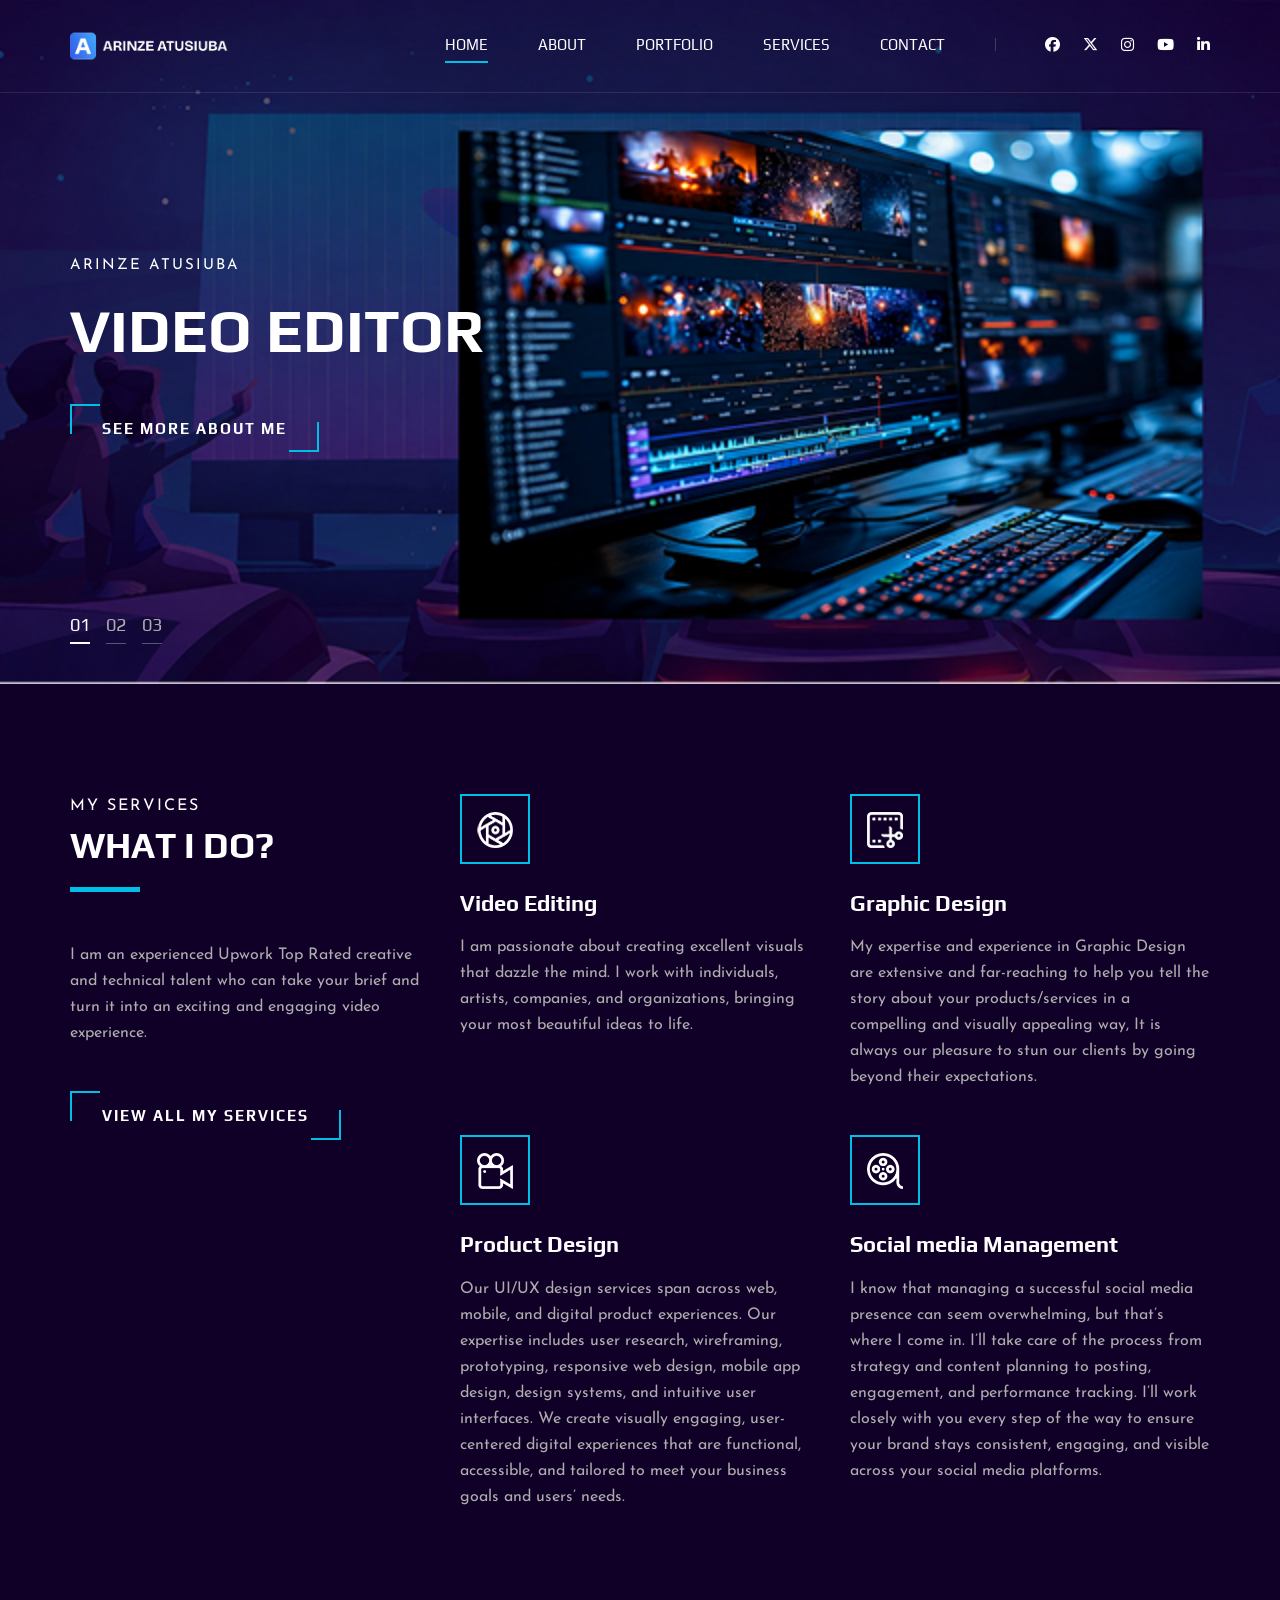
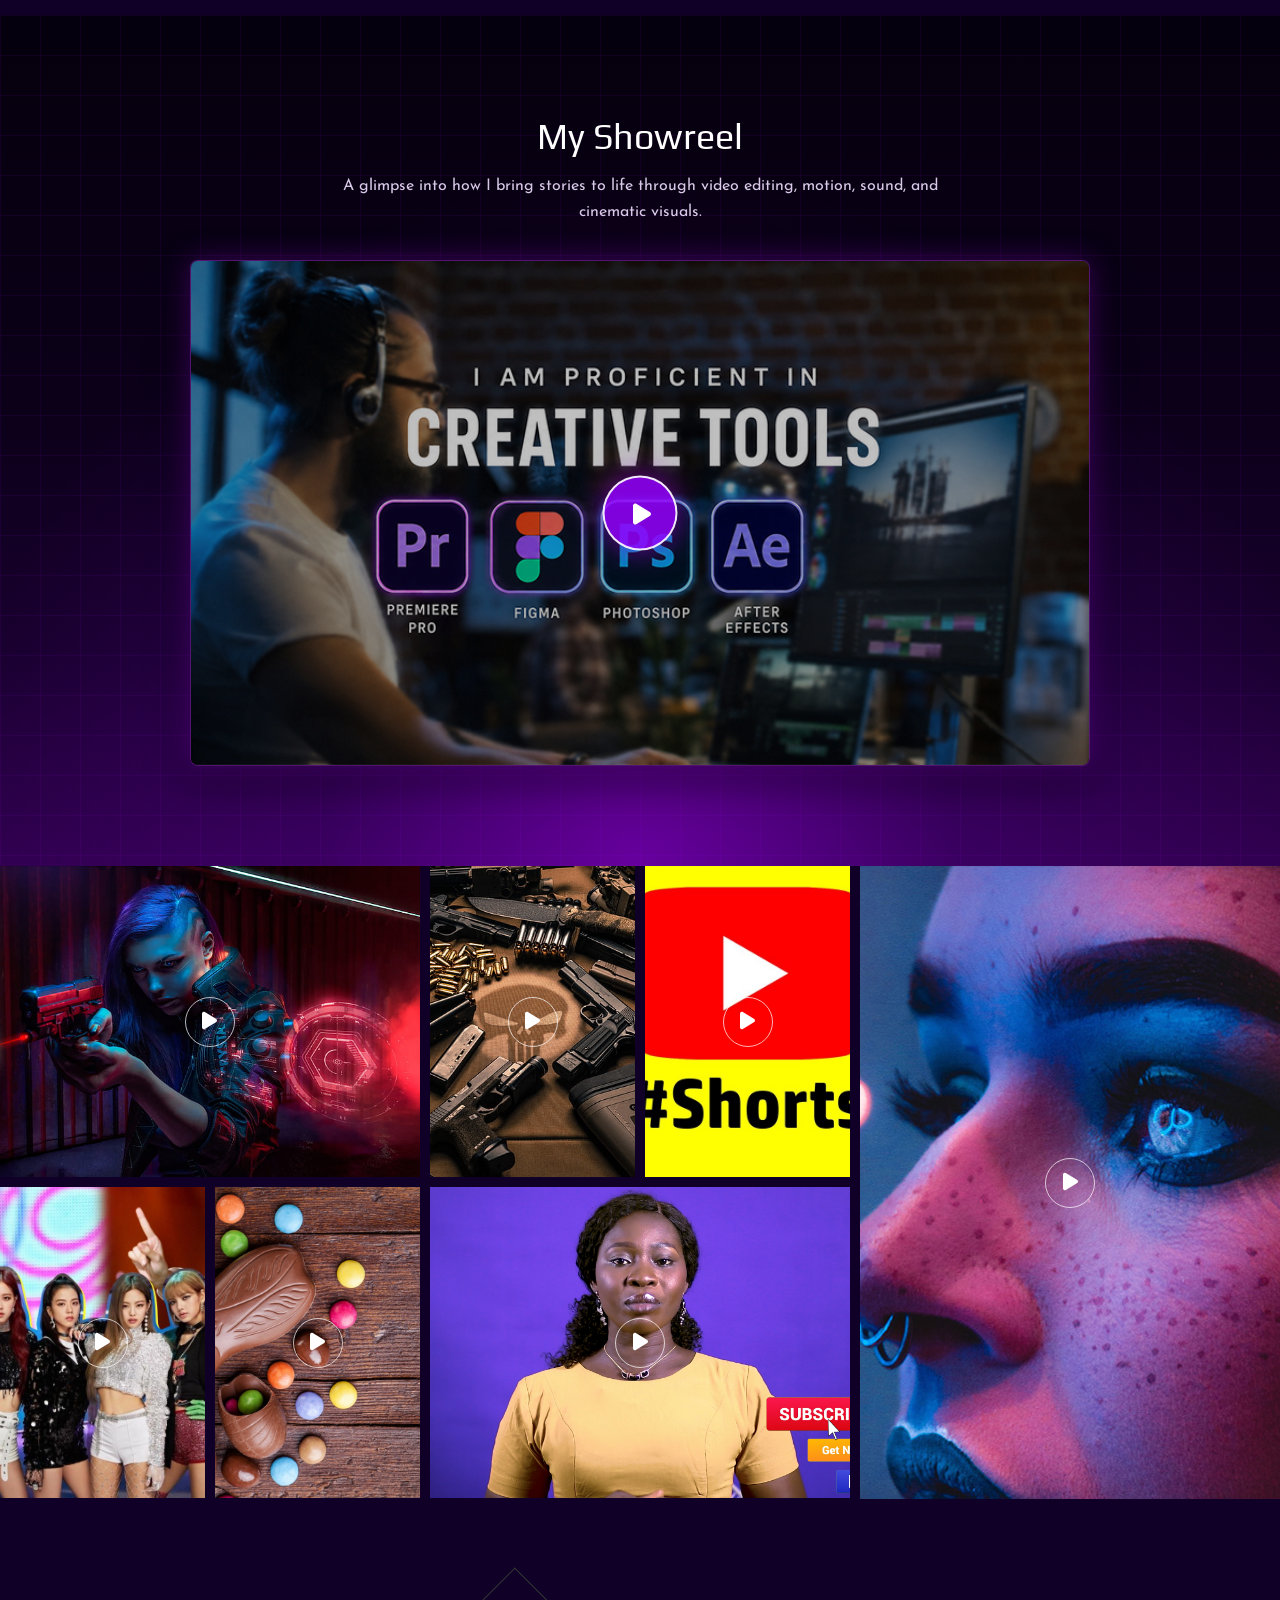
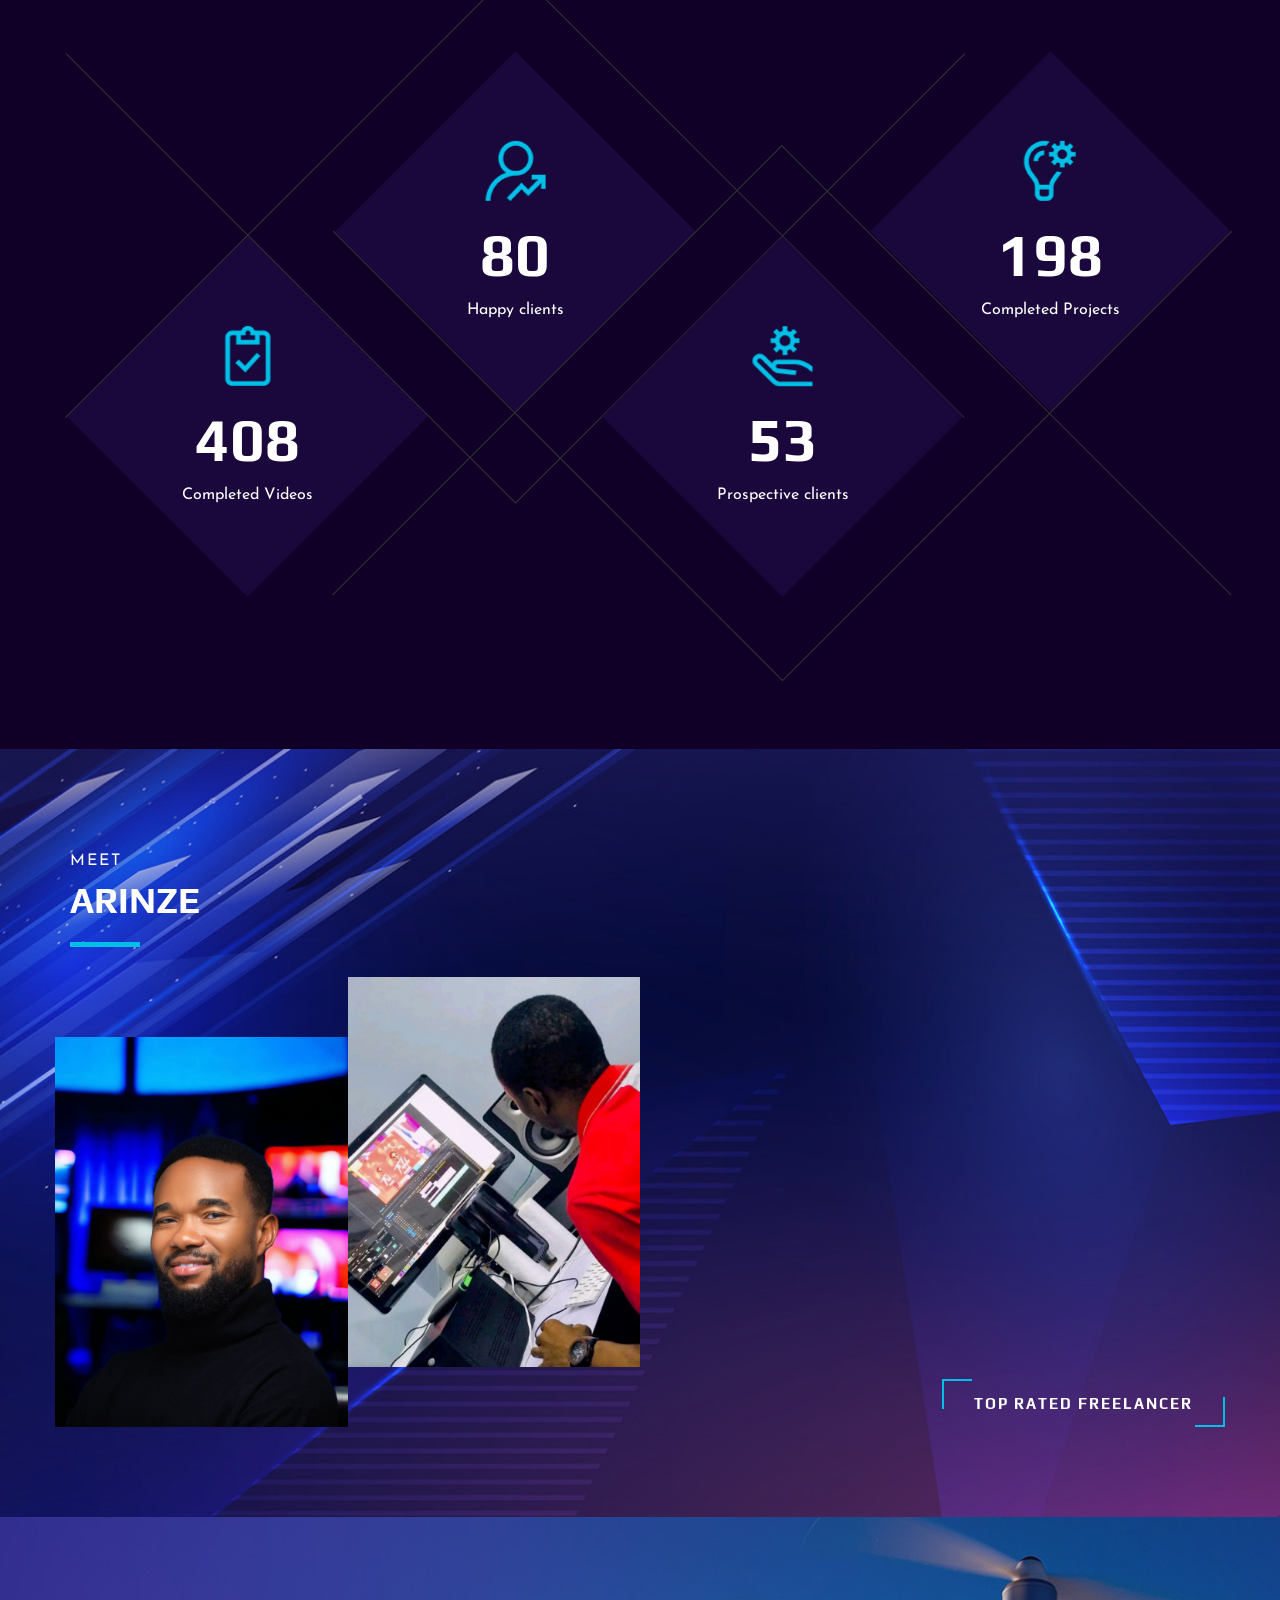
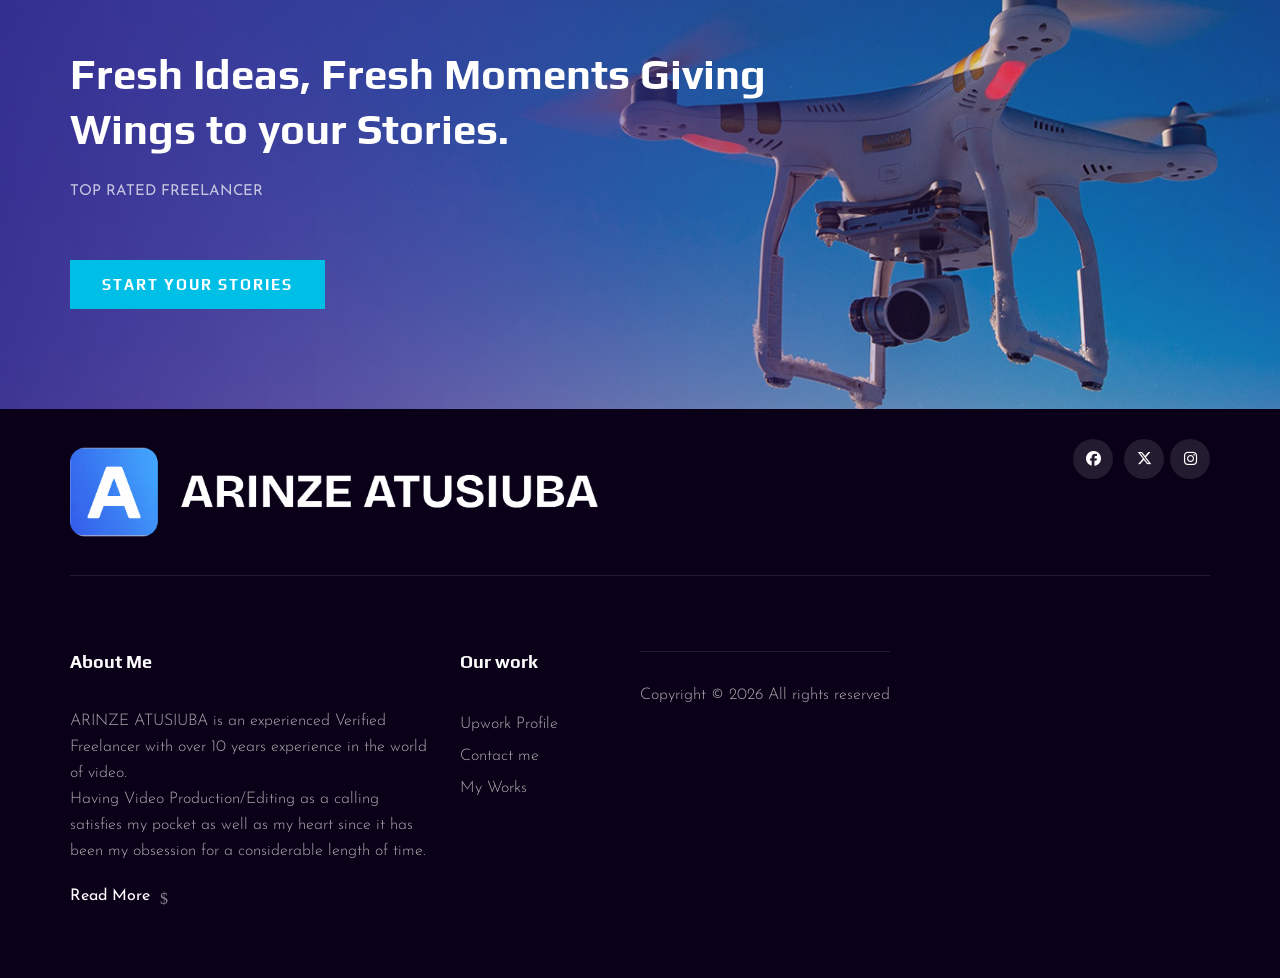
==== commit 04a3777c: "Updated portfolio" ====
--- a/index.html
+++ b/index.html
@@ -367,7 +367,7 @@
                     <div class="showreel__thumbnail" id="showreelThumbnail">
 
                         <img
-                            src="/img/PRO.png"
+                            src="/img/PRO 1.jpg"
                             alt="ARINZE ATUSIUBA Showreel">
 
                         <button class="showreel__play" onclick="loadShowreel()">
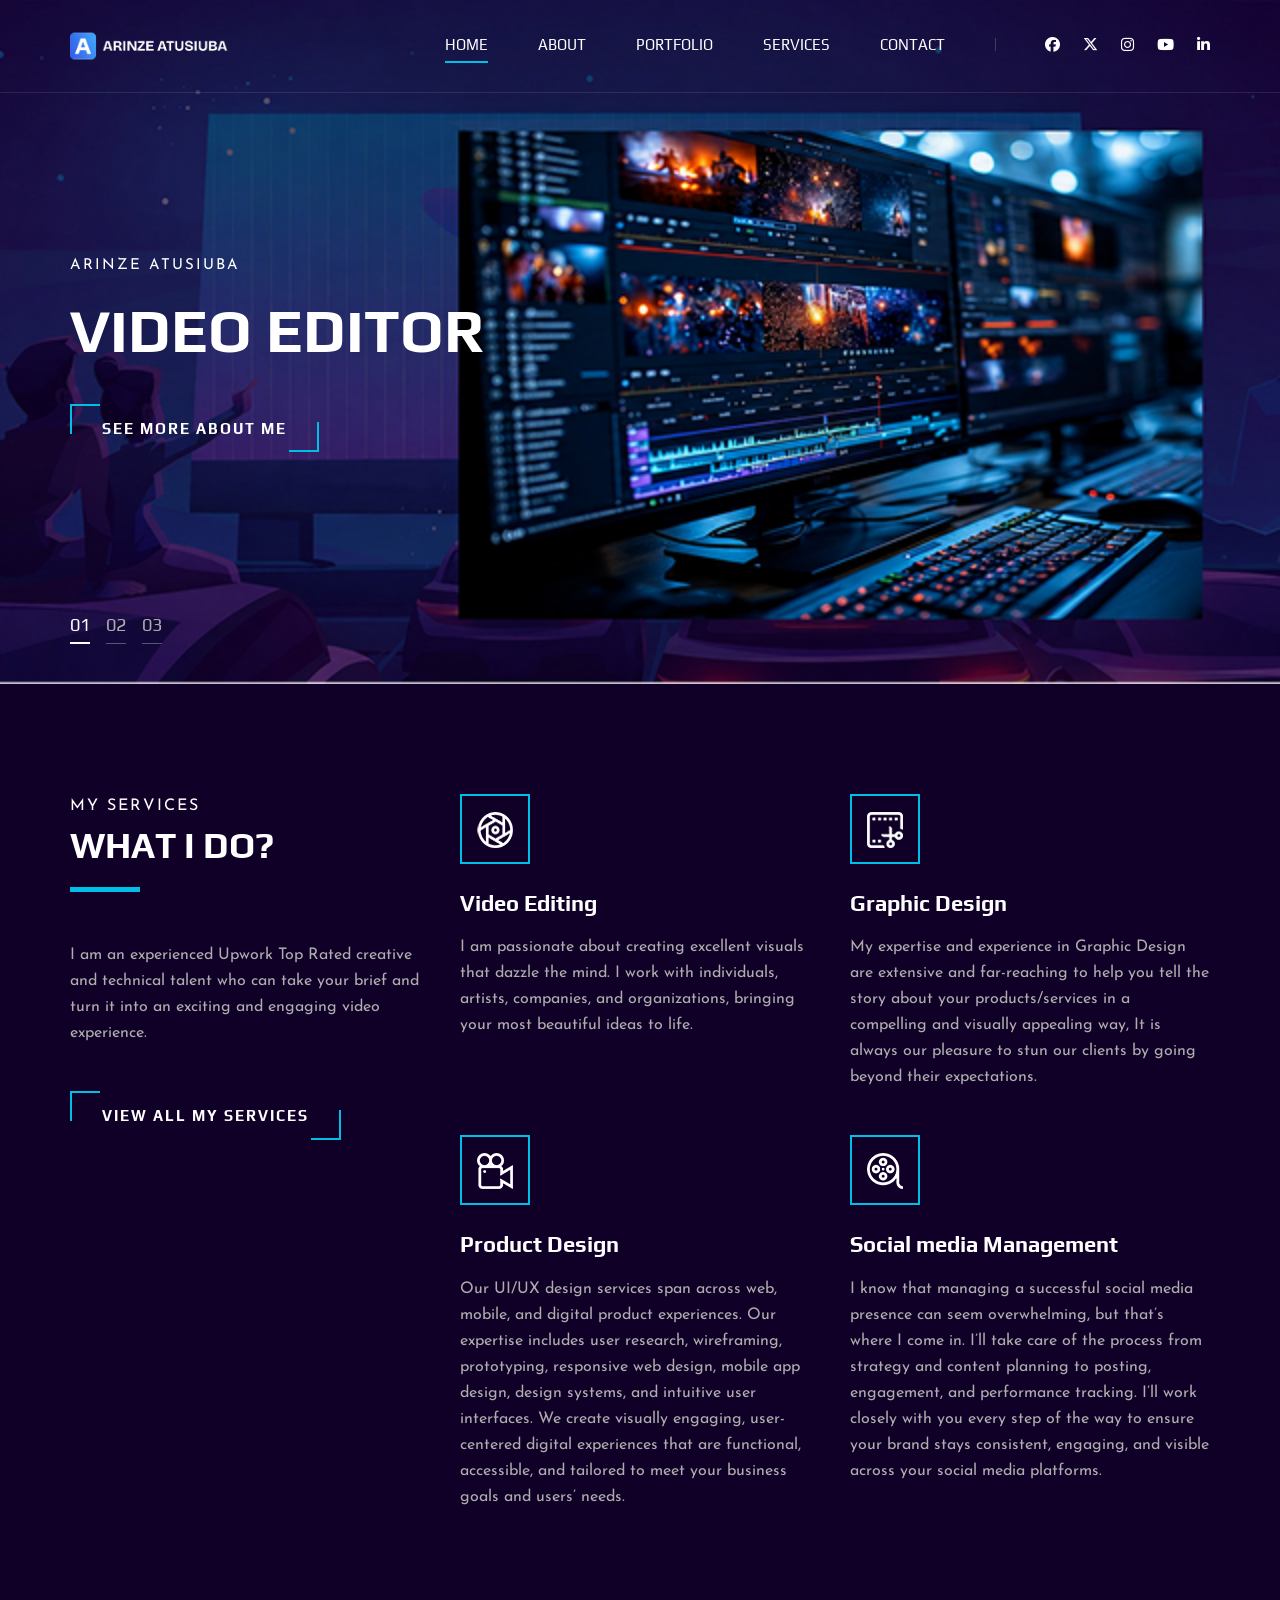
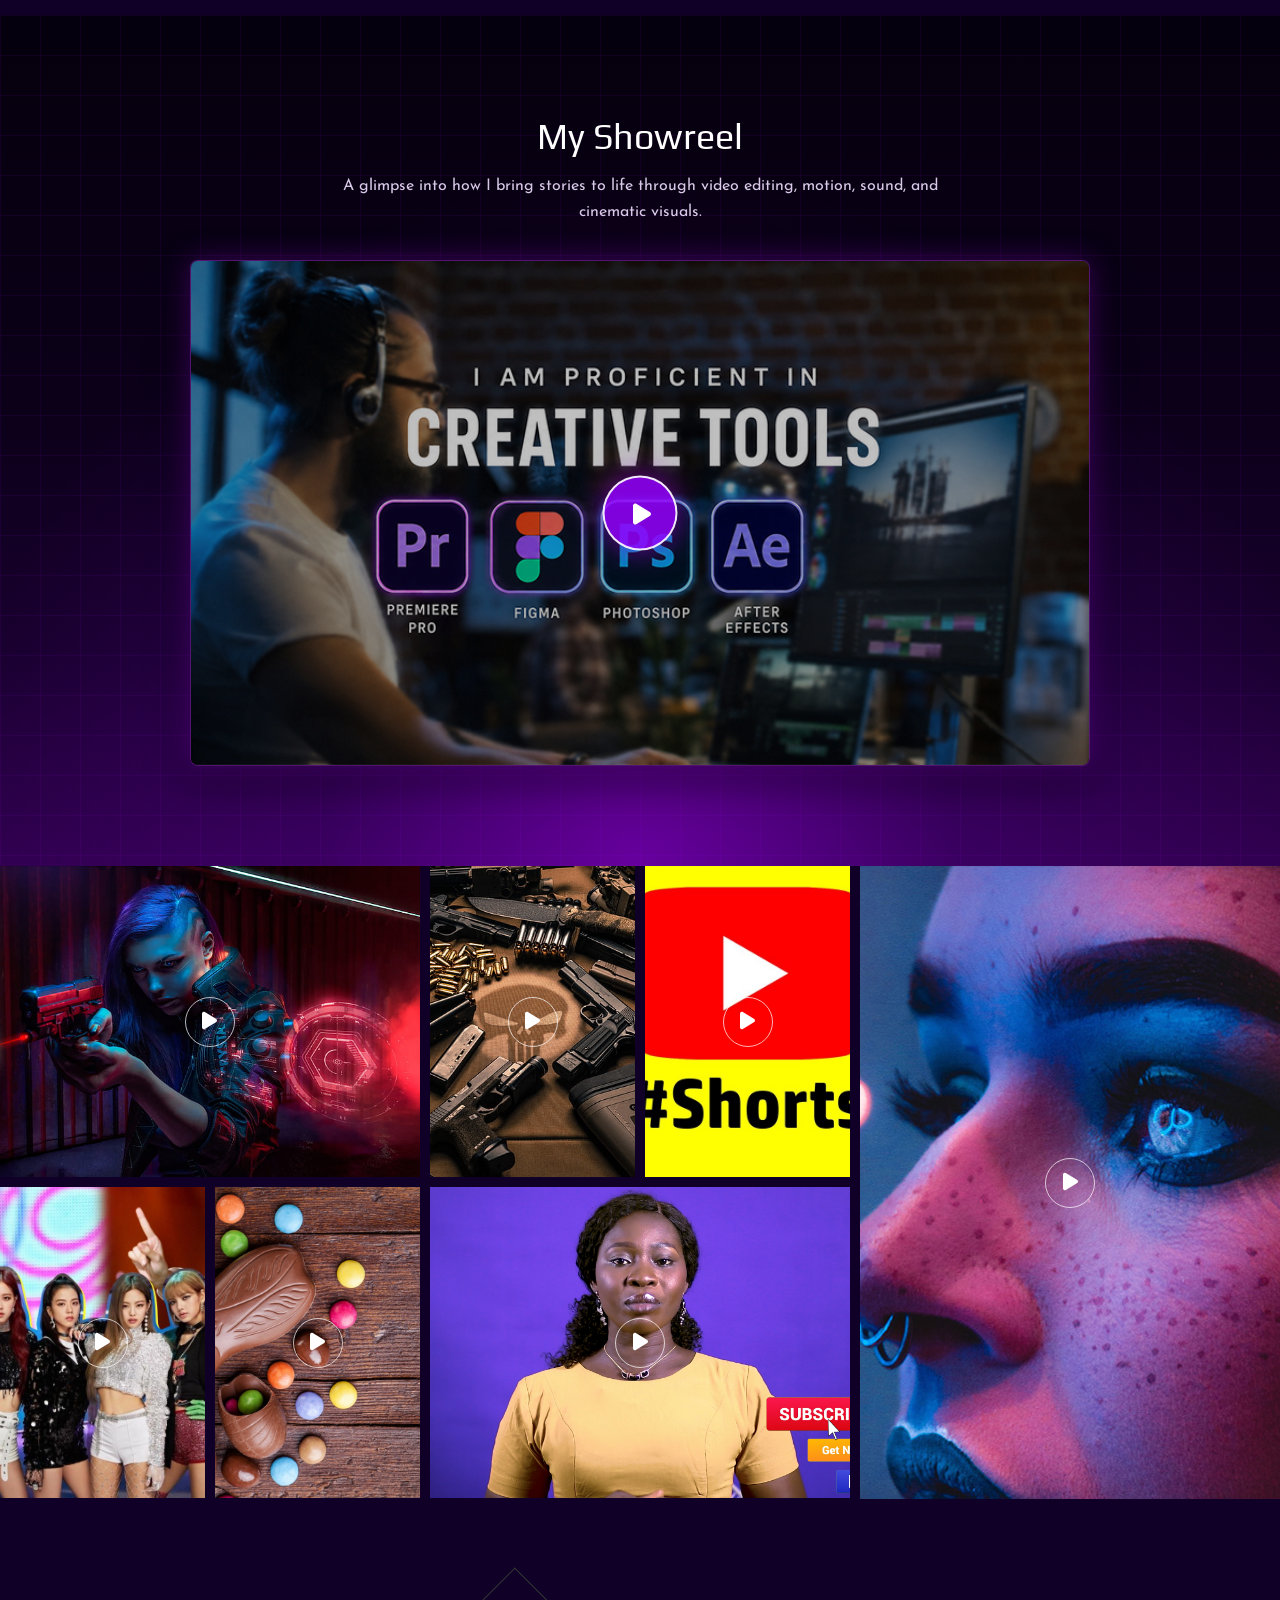
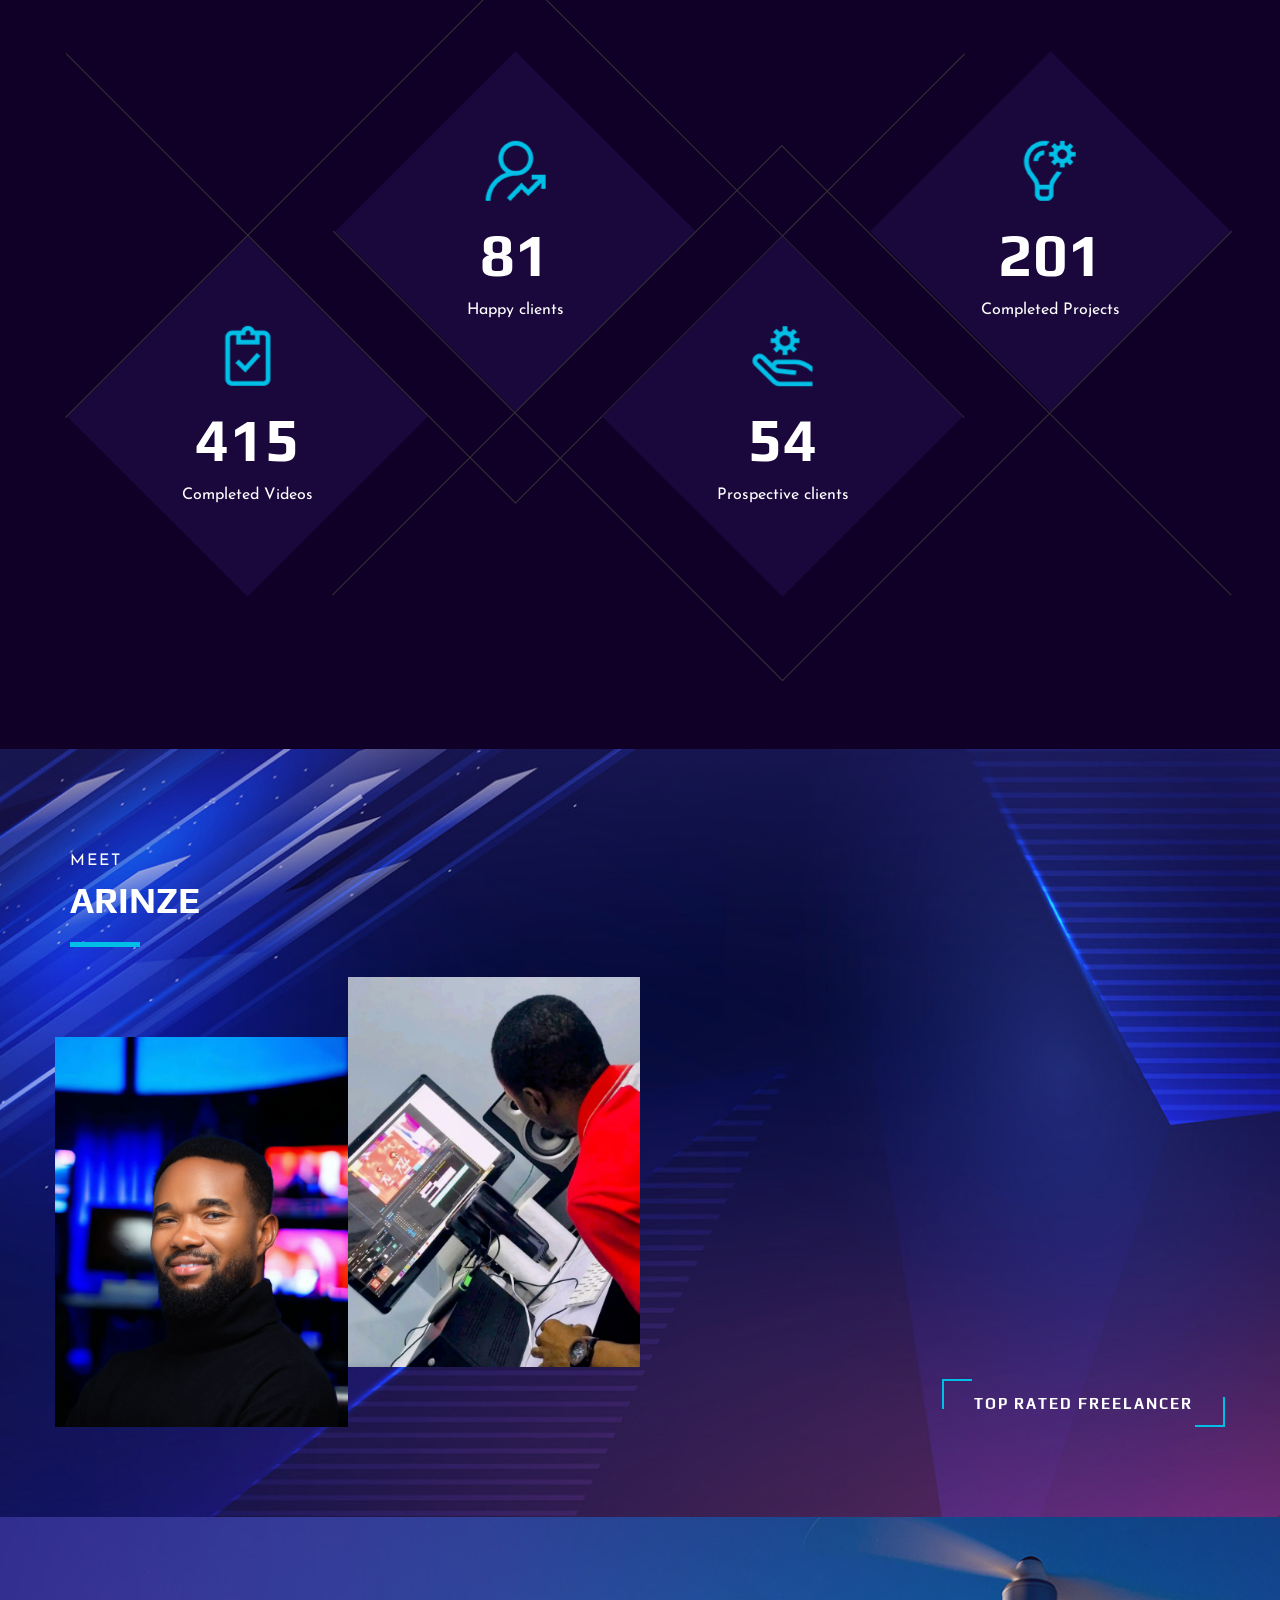
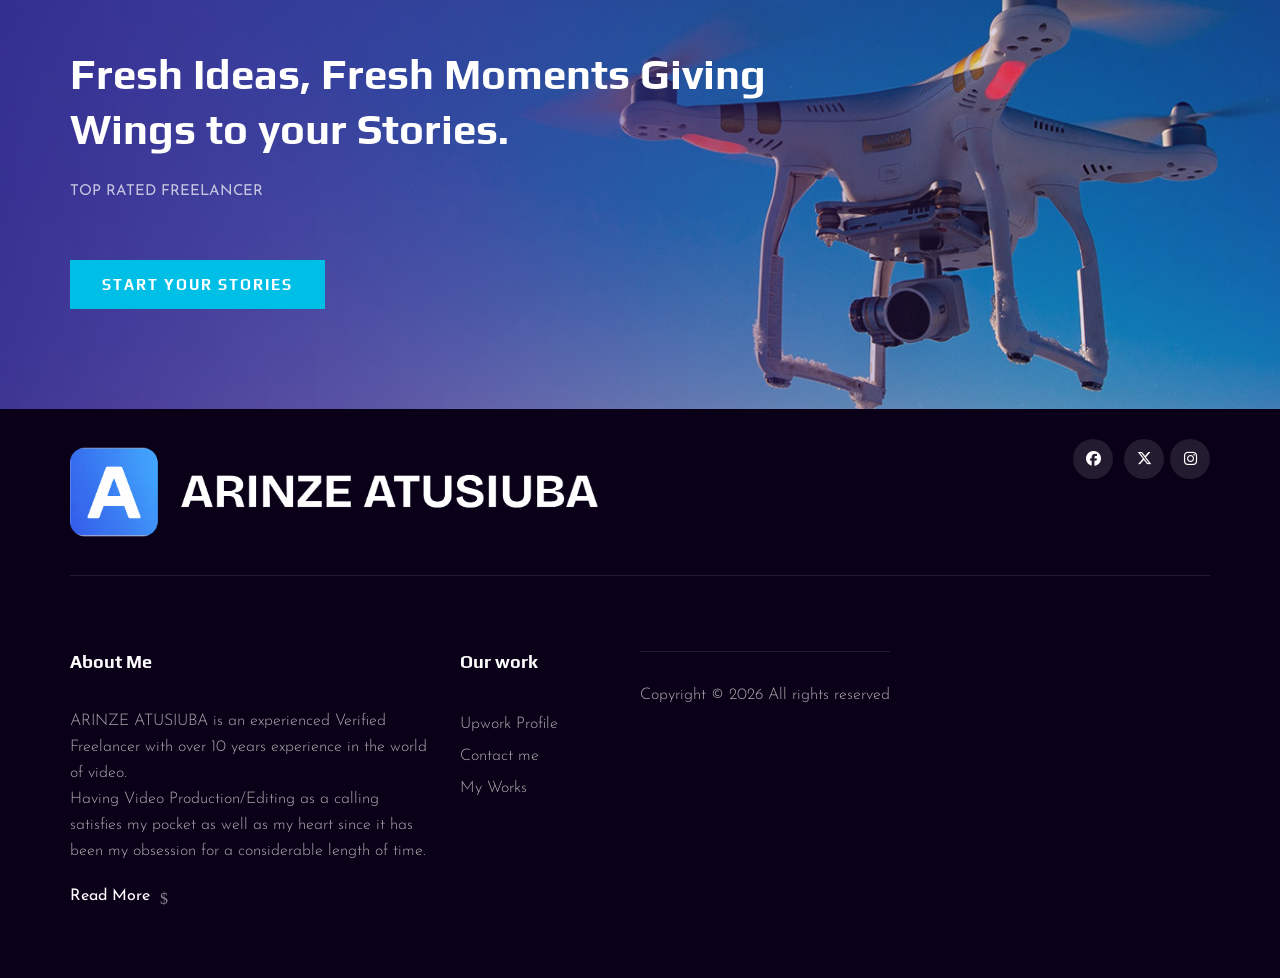
==== commit 4f597f4e: "Fix showreel thumbnail path" ====
--- a/index.html
+++ b/index.html
@@ -367,7 +367,7 @@
                     <div class="showreel__thumbnail" id="showreelThumbnail">
 
                         <img
-                            src="/img/PRO 1.jpg"
+                            src="img/PRO 1.jpg"
                             alt="ARINZE ATUSIUBA Showreel">
 
                         <button class="showreel__play" onclick="loadShowreel()">
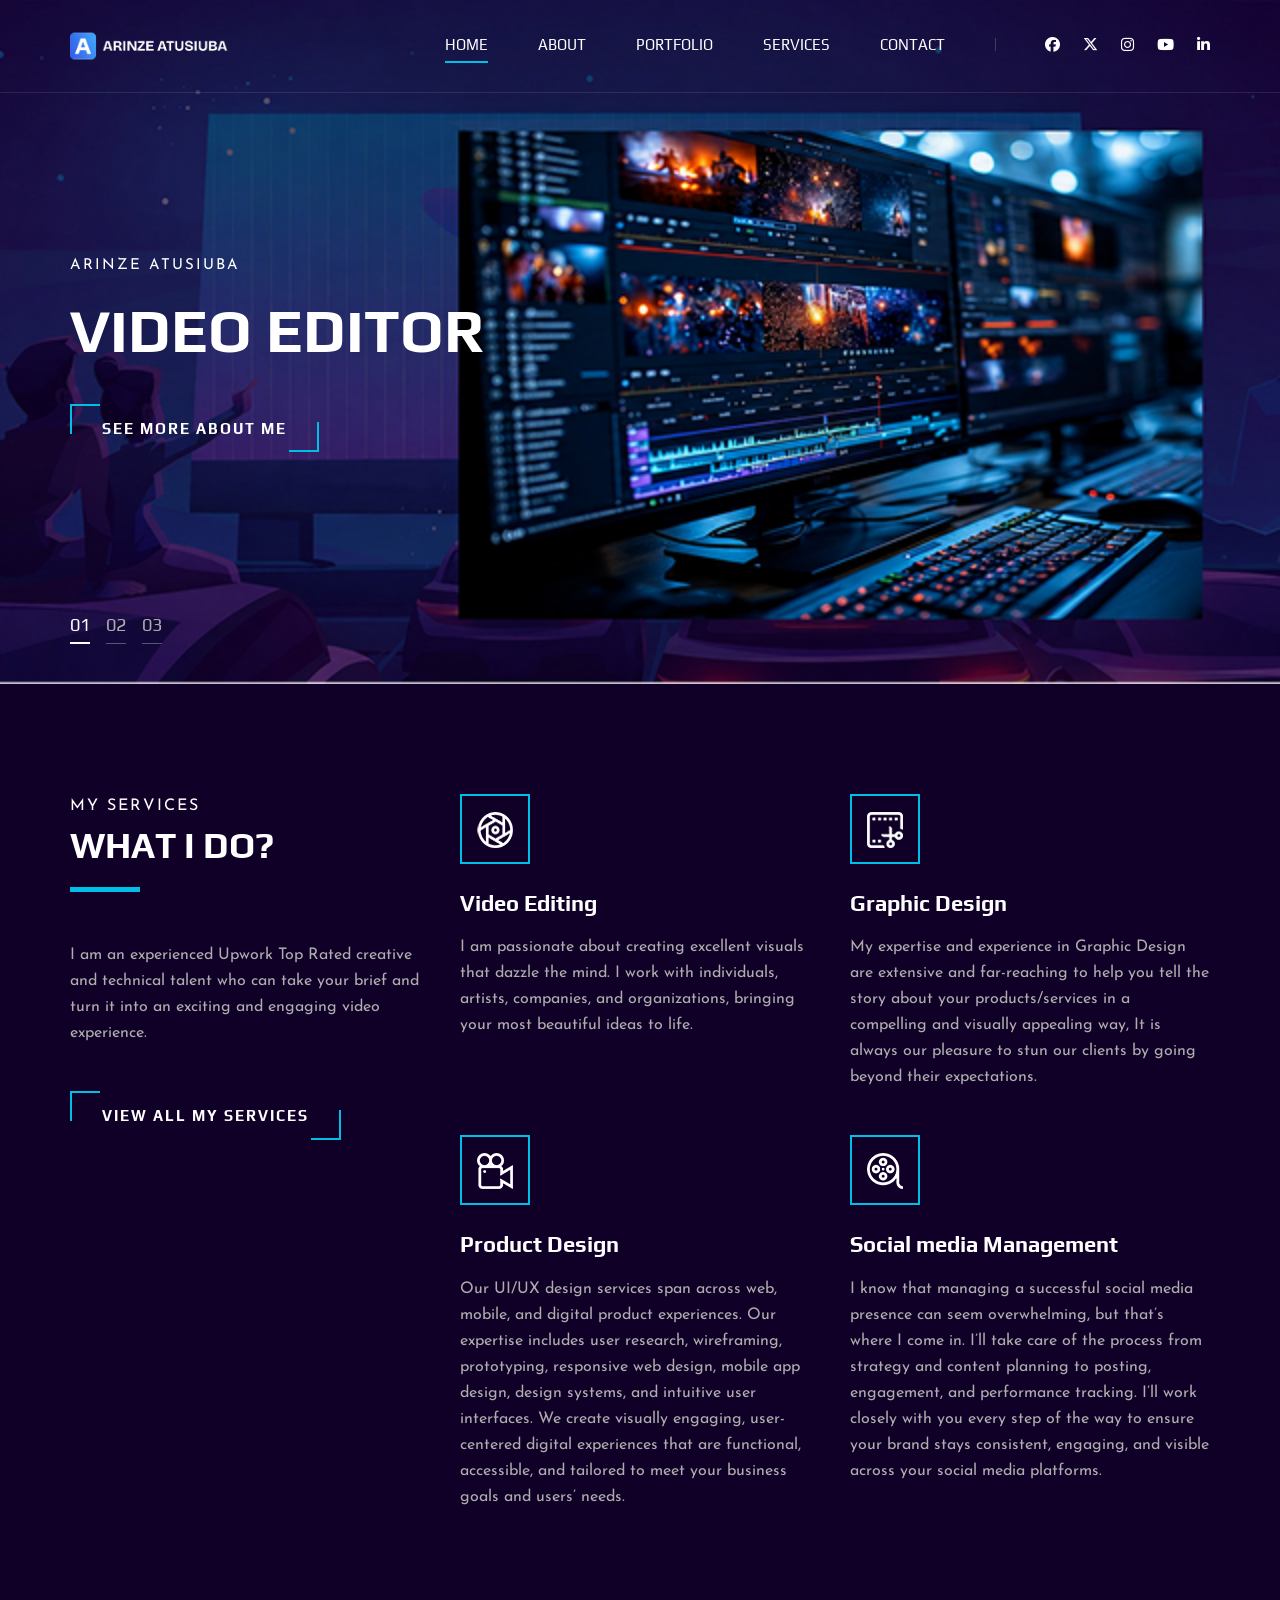
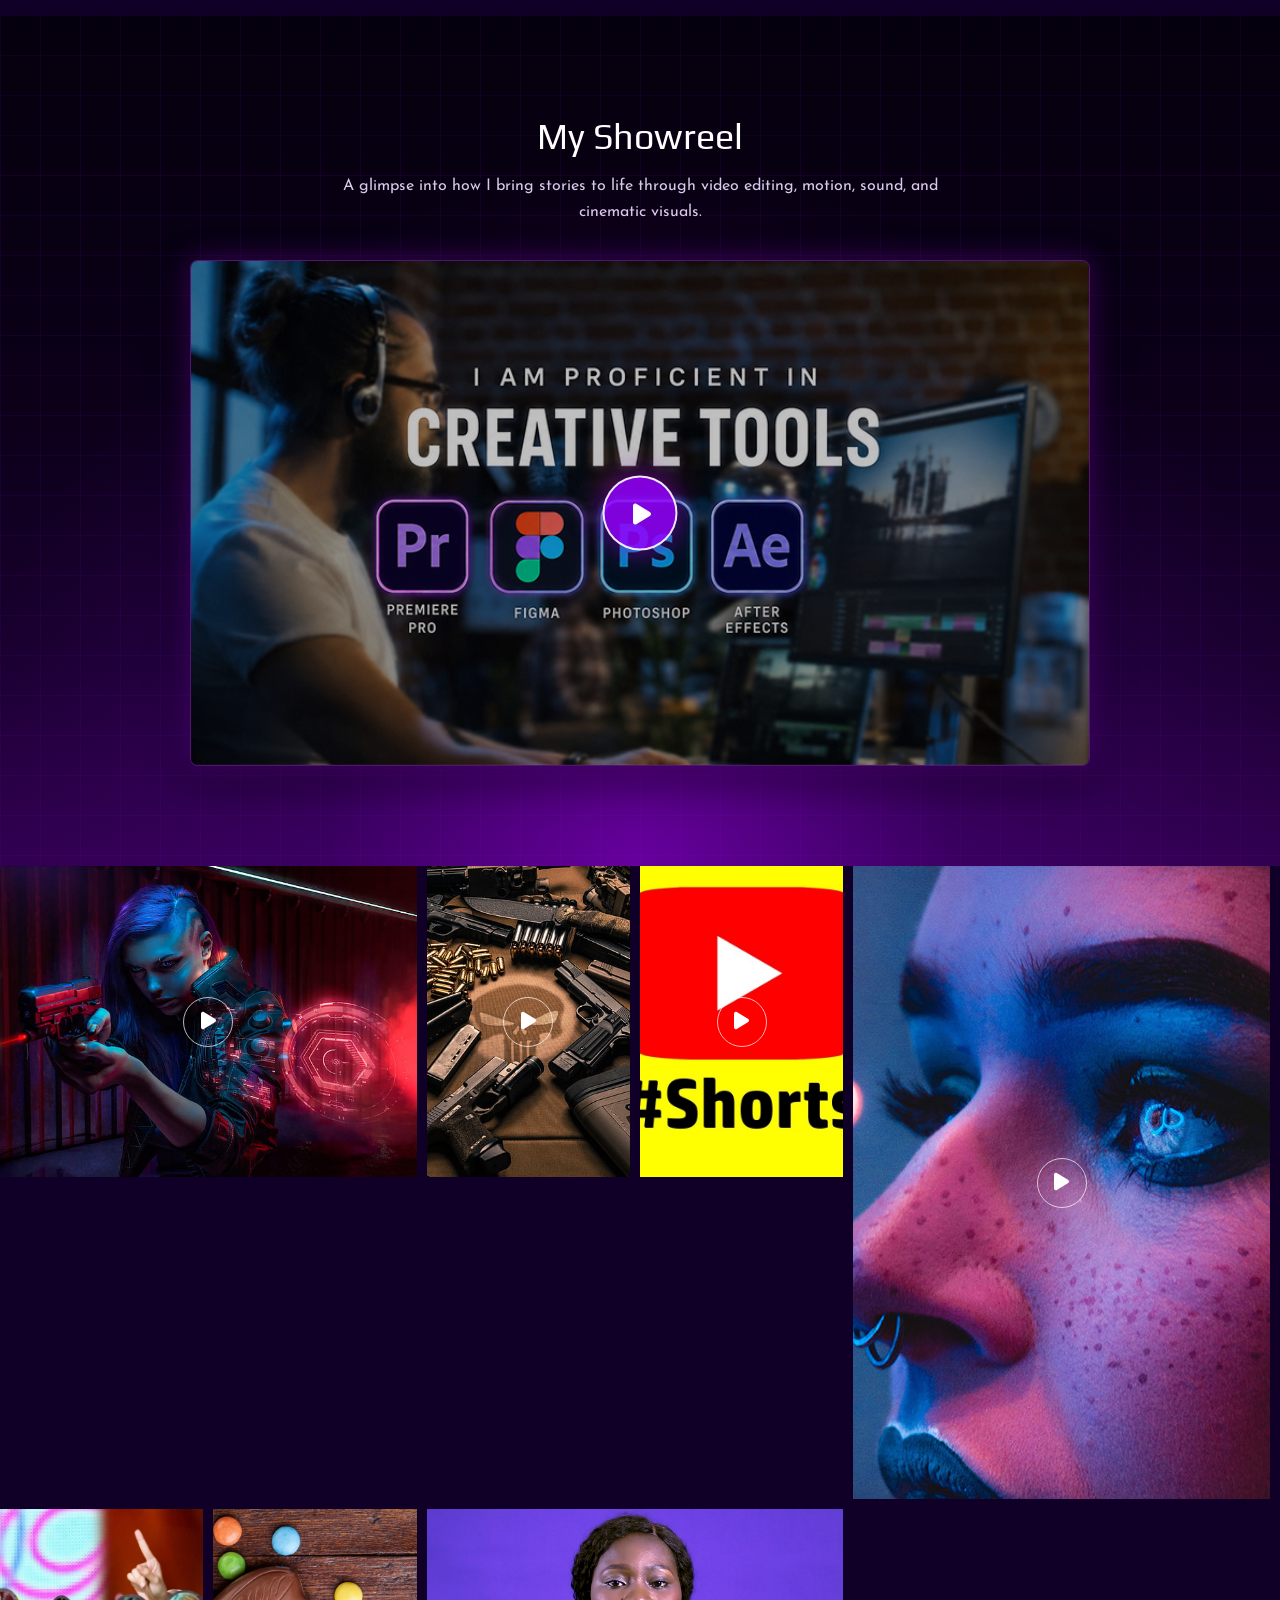
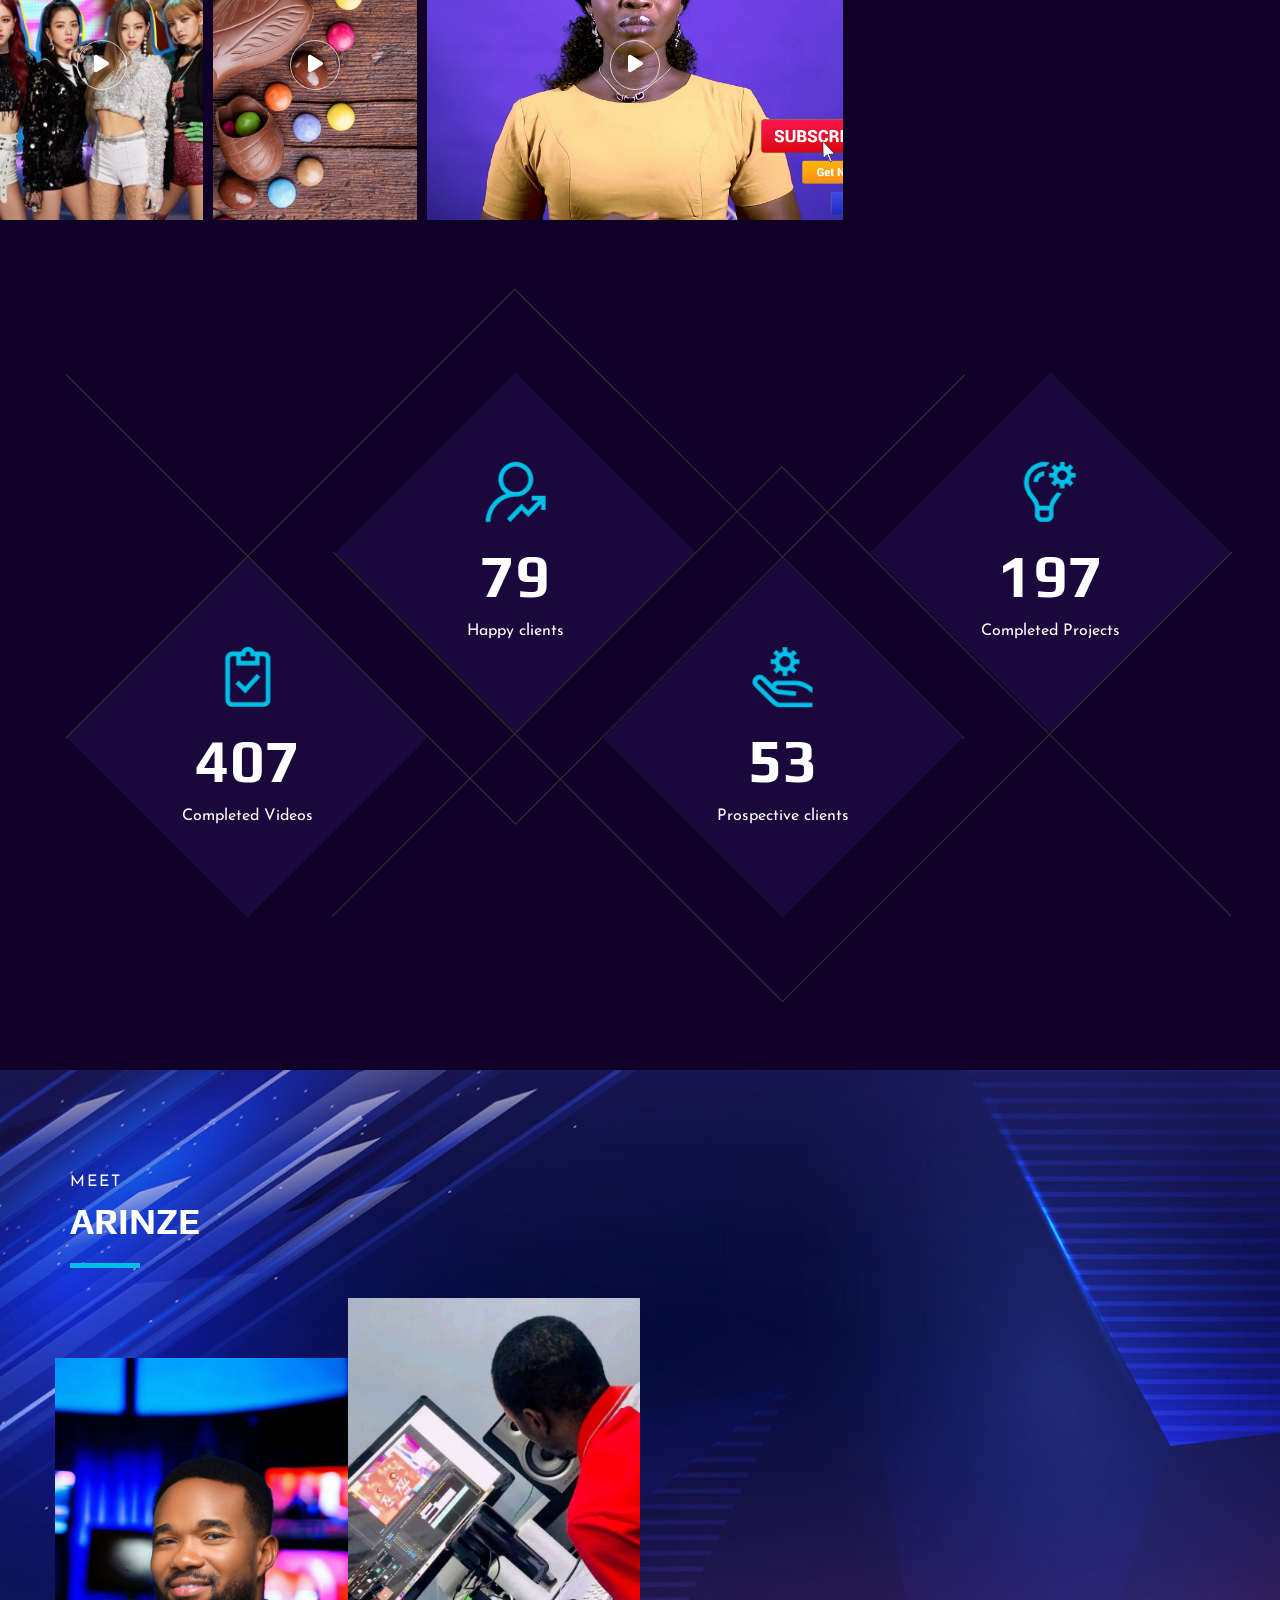
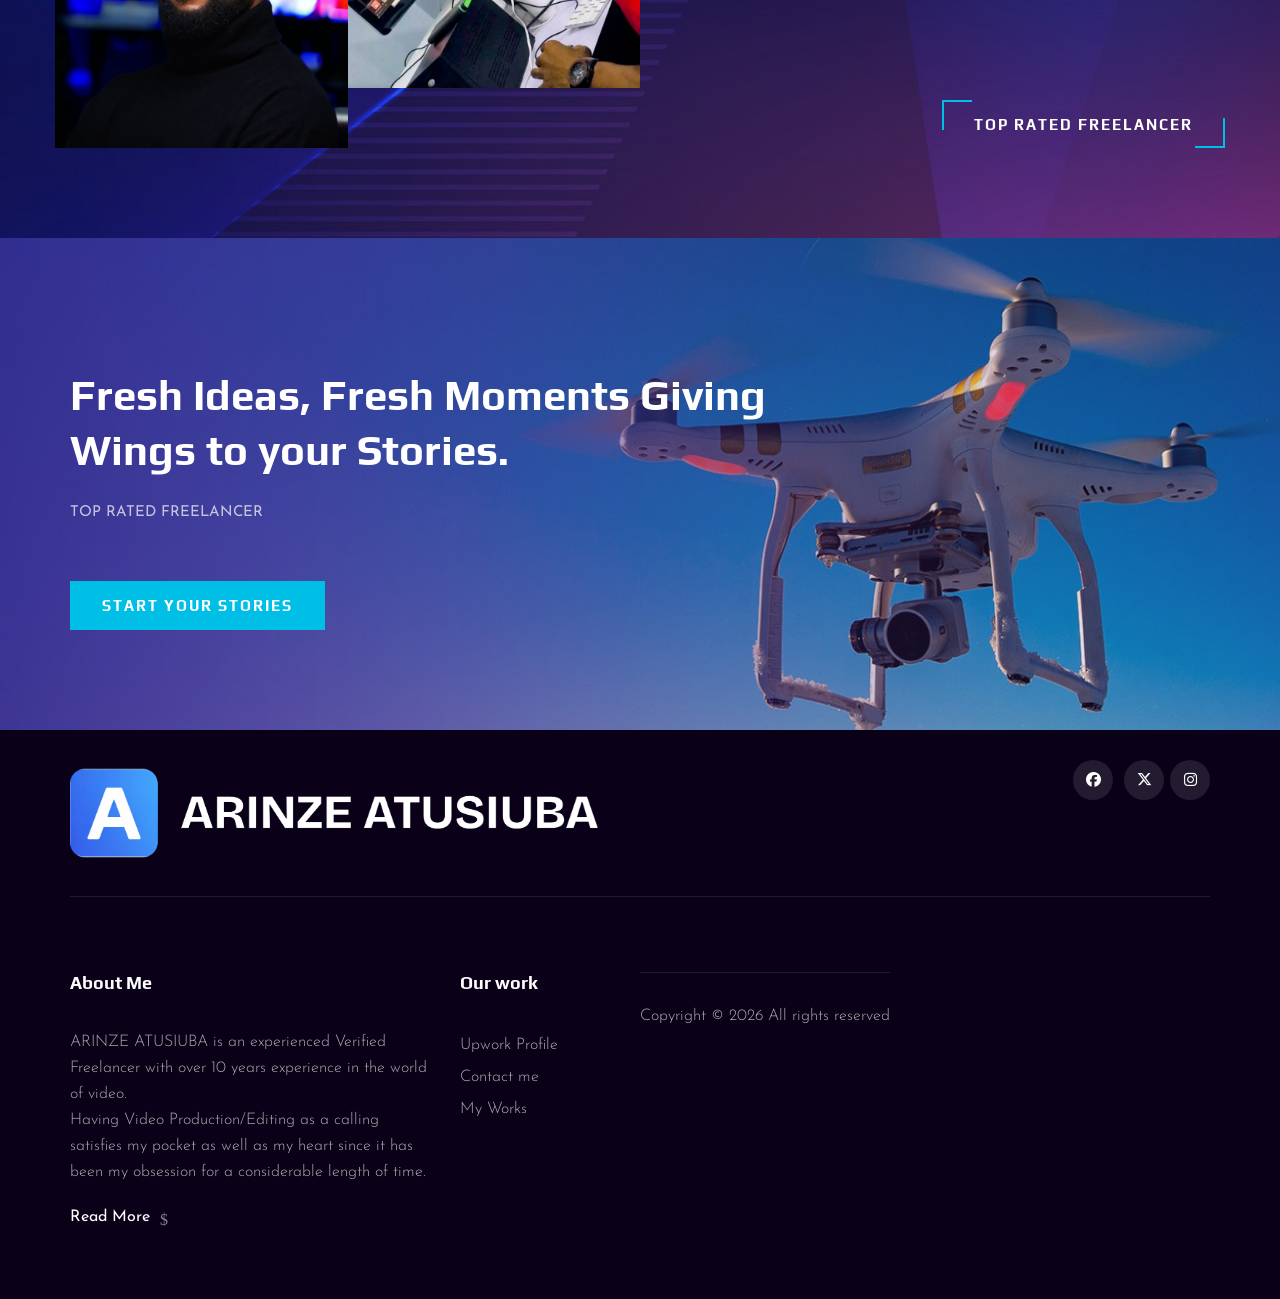
==== commit 3378f9d9: "Updated portfolio" ====
--- a/index.html
+++ b/index.html
@@ -397,19 +397,20 @@
 
     <!-- Work Section Begin -->
     <section class="work">
-        <div class="work__gallery">
-            <div class="grid-sizer"></div>
-            <div class="work__item wide__item set-bg" data-setbg="img/work/work-1.jpg">
-                <a href="https://youtu.be/YNqj6bT16nk?si=ZcZd2EsPTVCAUwBu" class="play-btn video-popup"><i
-                        class="fa fa-play"></i></a>
-                <div class="work__item__hover">
-                    <h4>Top 10 Styled Video</h4>
-                    <ul>
-                        <li>Tech</li>
-                        <li>Youtube</li>
-                    </ul>
-                </div>
-            </div>
+      <div class="work__item wide__item set-bg" data-setbg="img/work/work-1.jpg">
+    <a href="https://www.youtube.com/embed/YNqj6bT16nk"
+       class="play-btn video-popup">
+        <i class="fa fa-play"></i>
+    </a>
+
+    <div class="work__item__hover">
+        <h4>Anambra Tech Conference</h4>
+        <ul>
+            <li>Trailer</li>
+            <li>Videography</li>
+        </ul>
+    </div>
+</div>
             <div class="work__item small__item set-bg" data-setbg="img/work/work-2.jpg">
                 <a href="https://www.youtube.com/watch?v=e_jr12_kyL0" class="play-btn video-popup"><i
                         class="fa fa-play"></i></a>
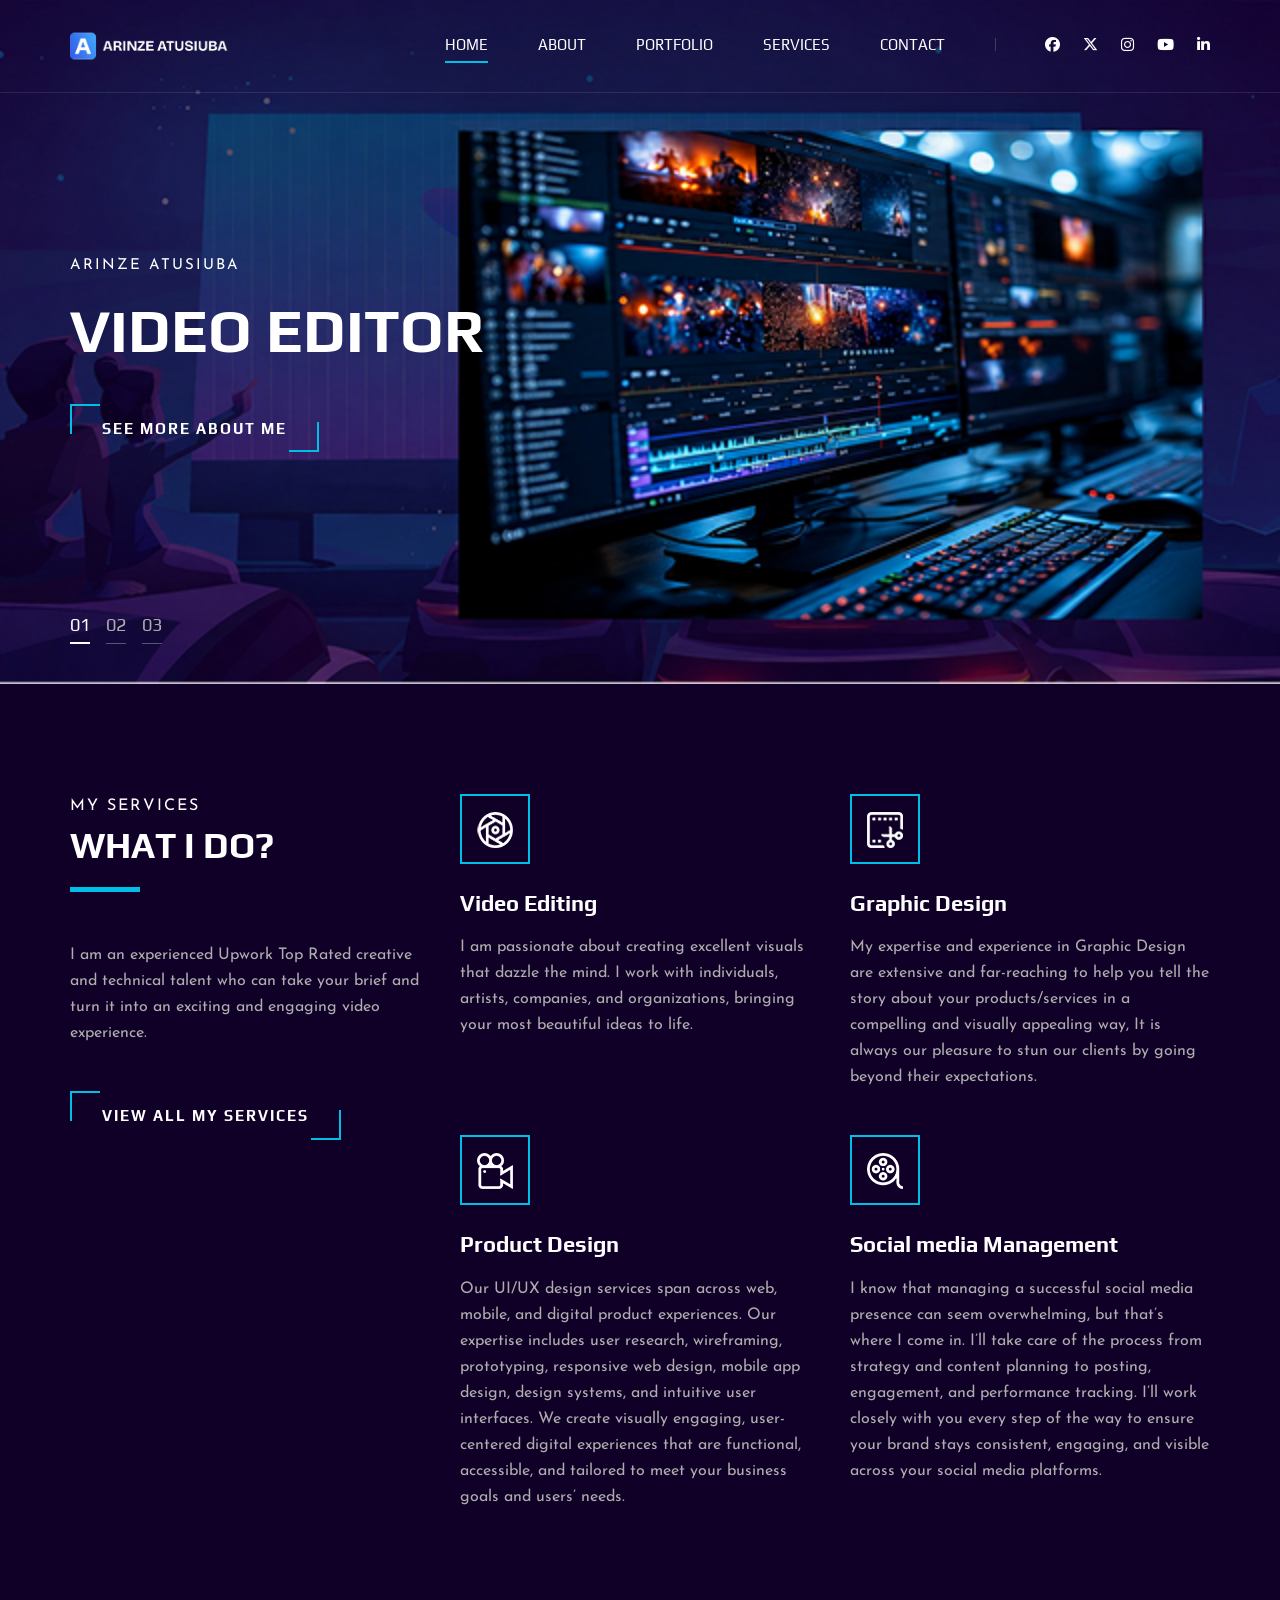
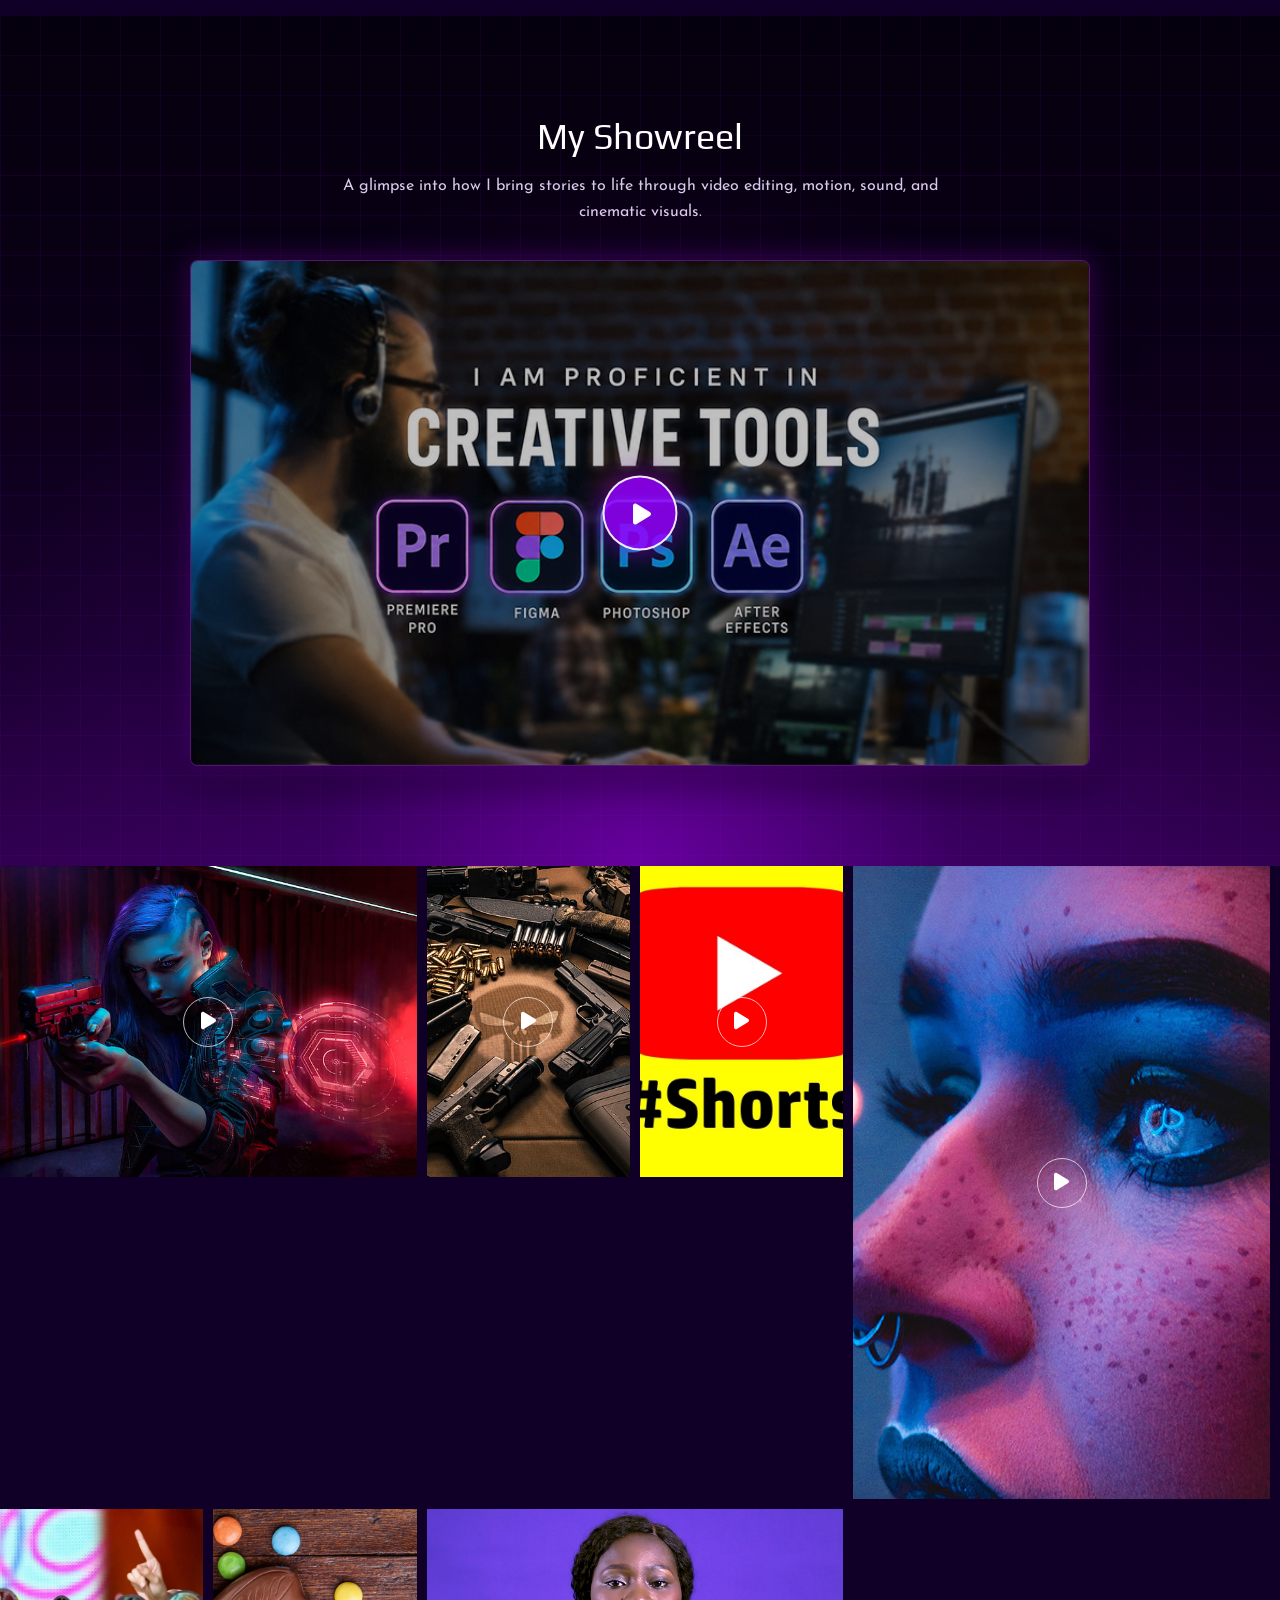
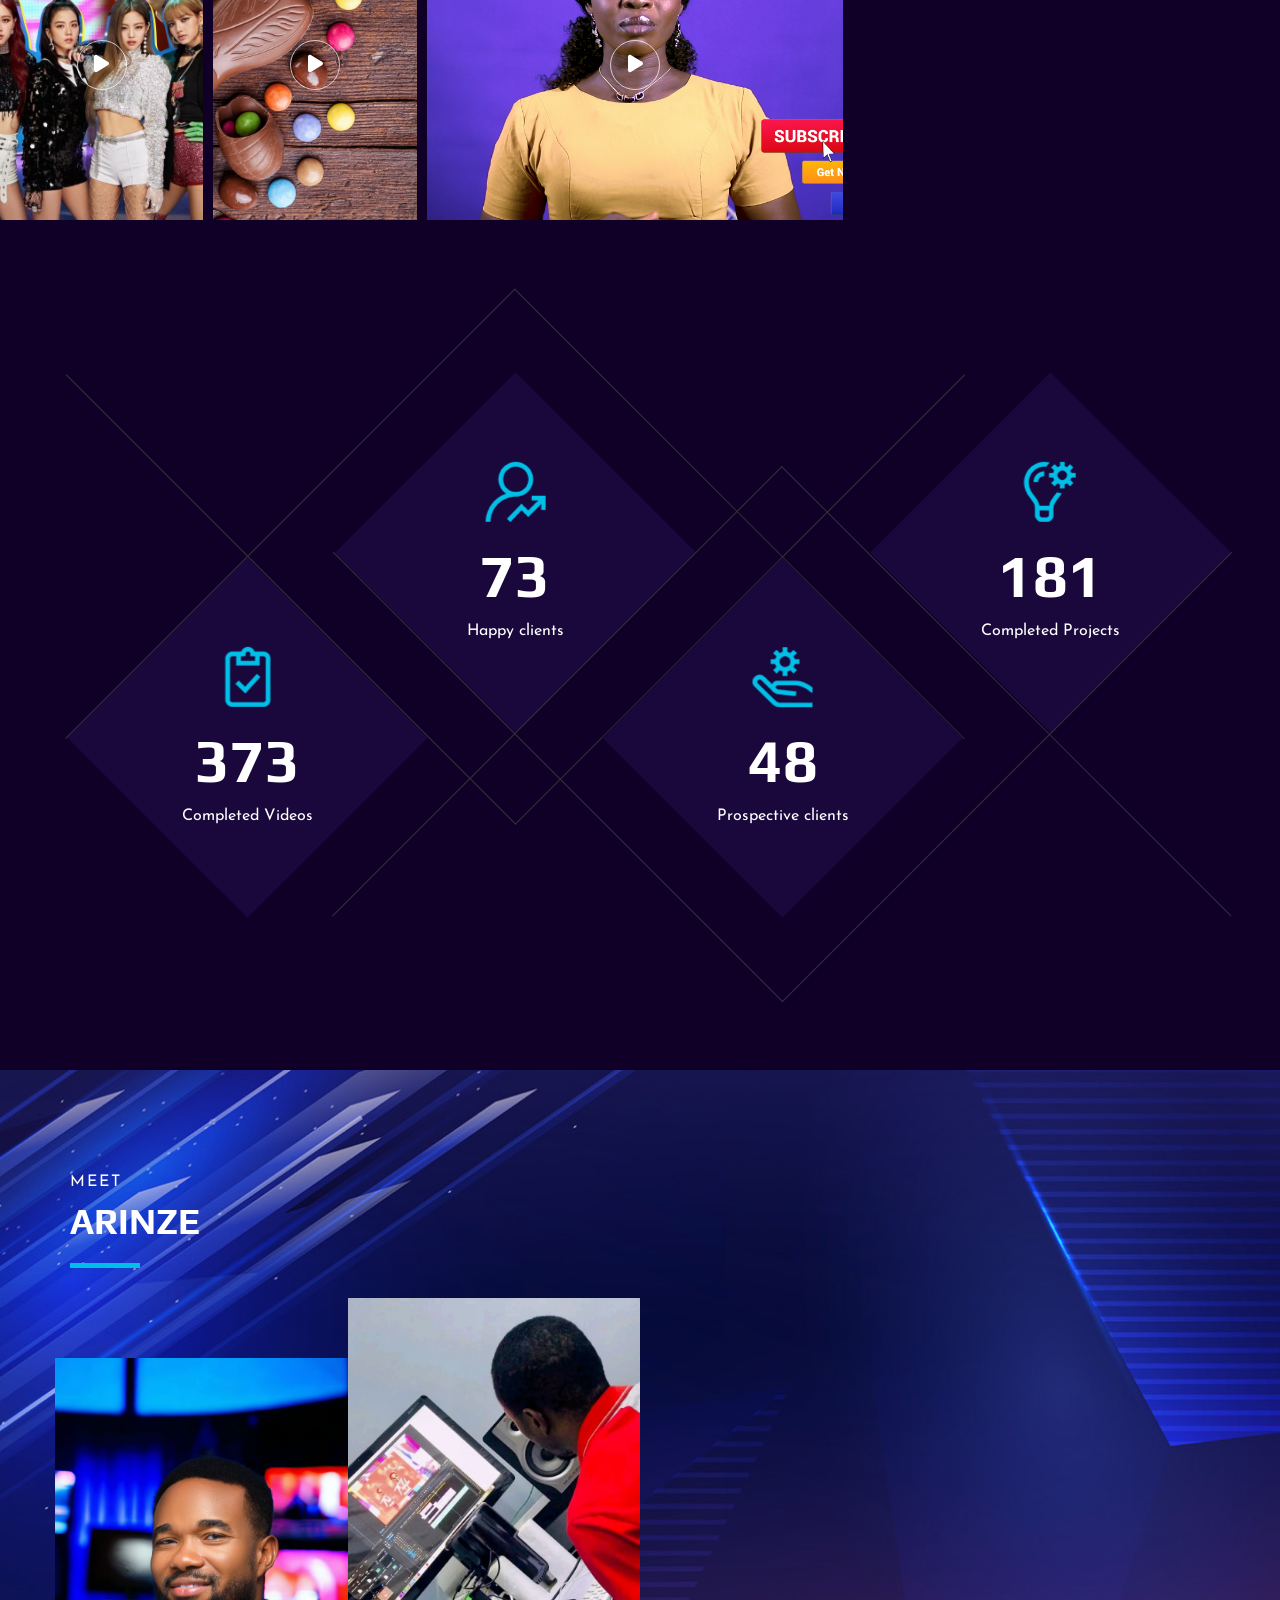
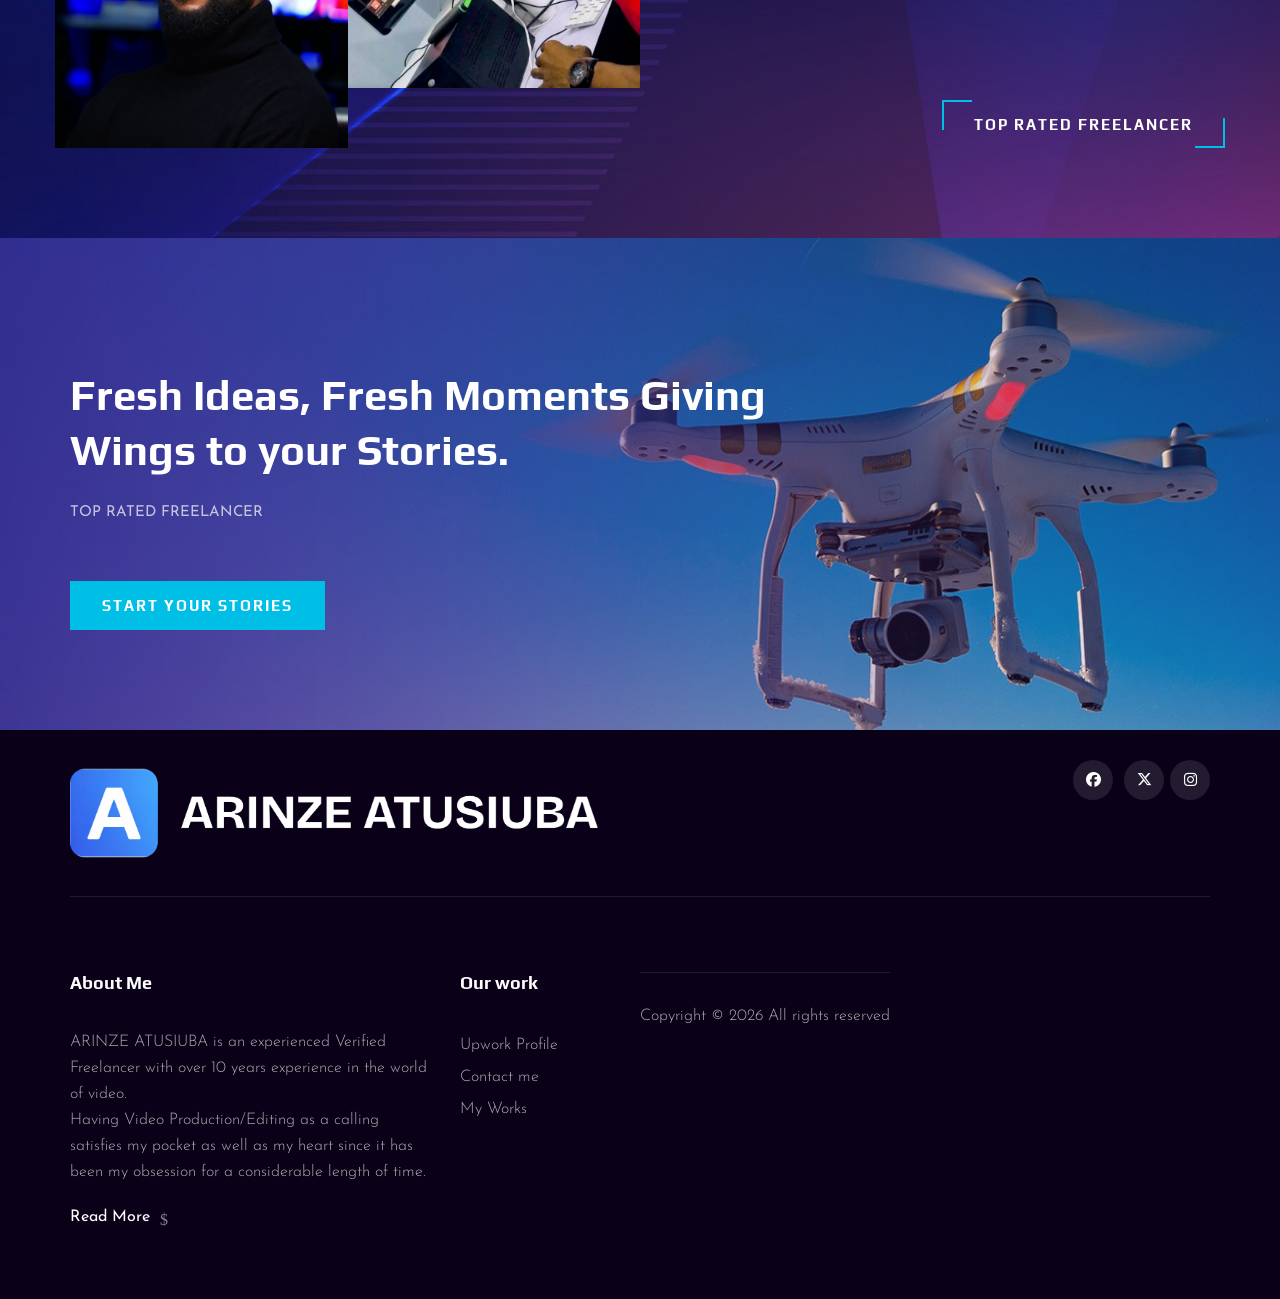
==== commit 92274737: "Updated portfolio" ====
--- a/index.html
+++ b/index.html
@@ -398,7 +398,7 @@
     <!-- Work Section Begin -->
     <section class="work">
       <div class="work__item wide__item set-bg" data-setbg="img/work/work-1.jpg">
-    <a href="https://www.youtube.com/embed/YNqj6bT16nk"
+    <a href="https://www.youtube.com/watch?v=YNqj6bT16nk"
        class="play-btn video-popup">
         <i class="fa fa-play"></i>
     </a>
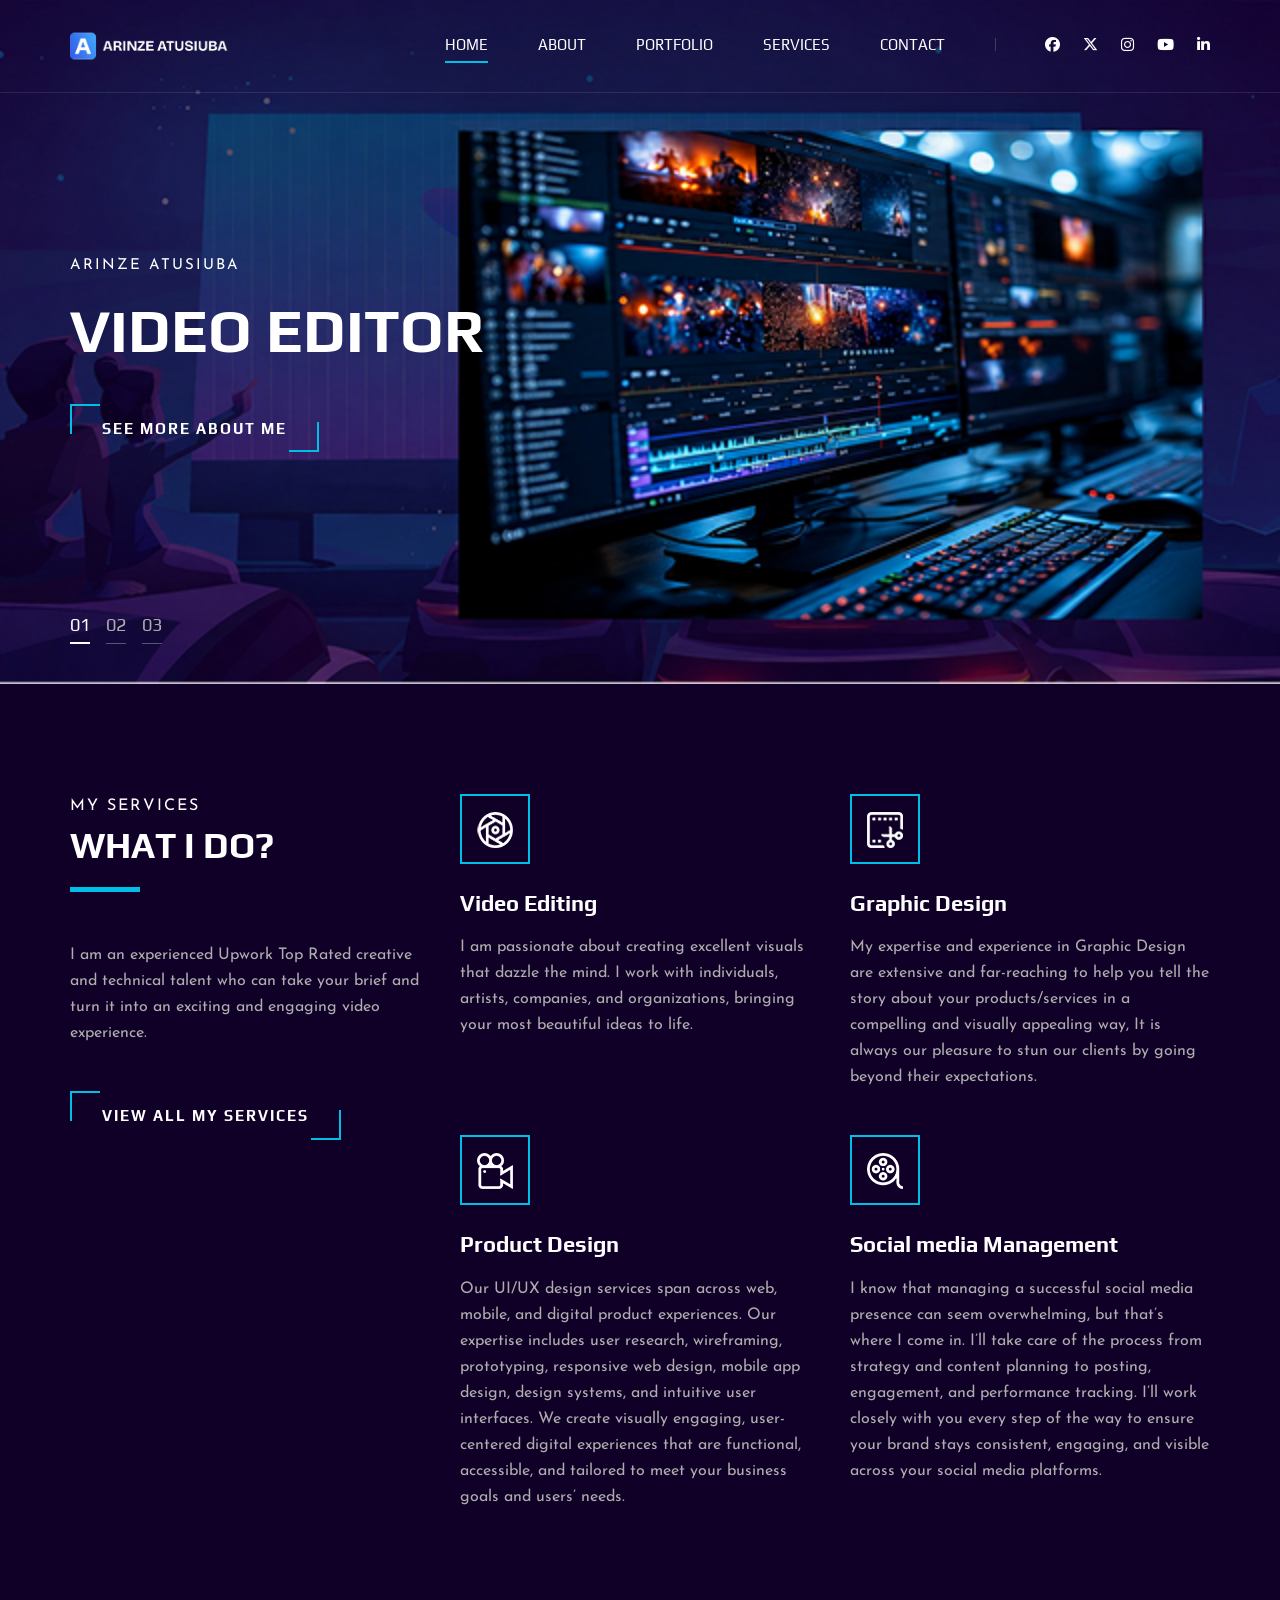
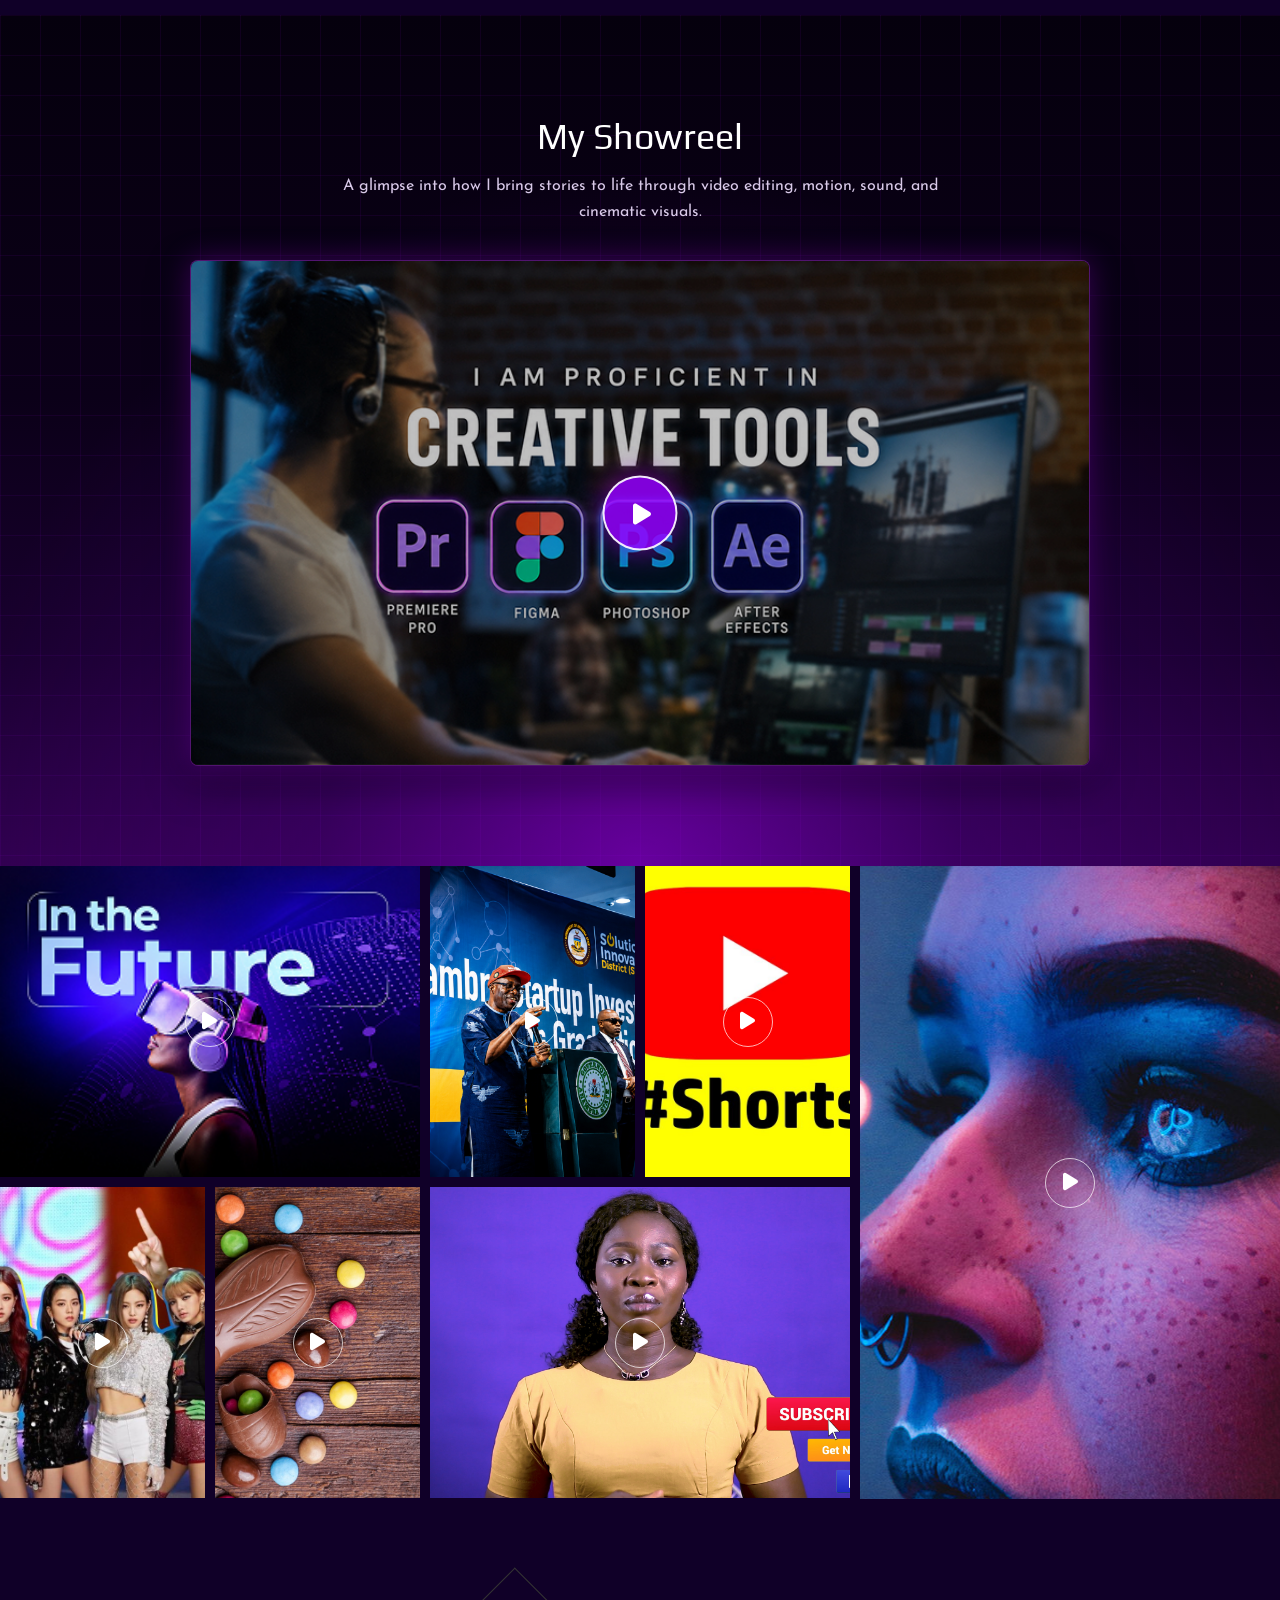
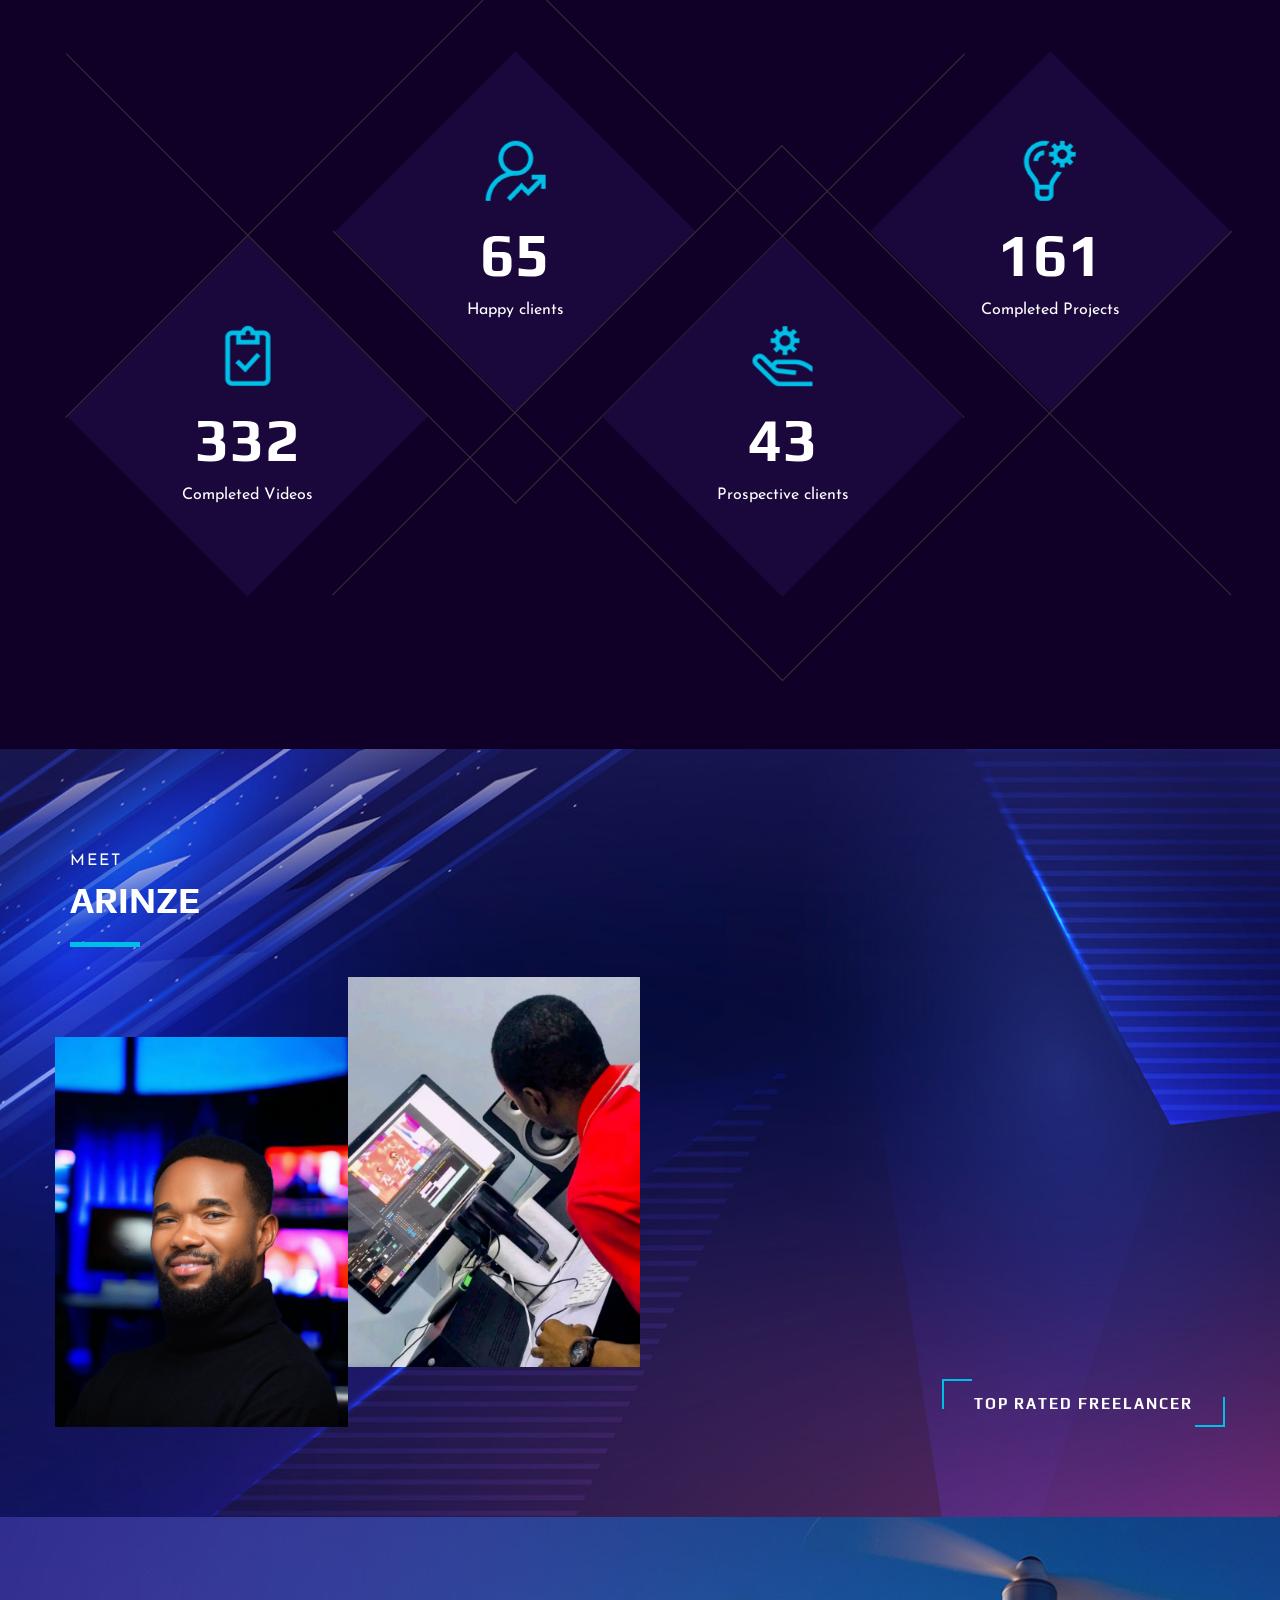
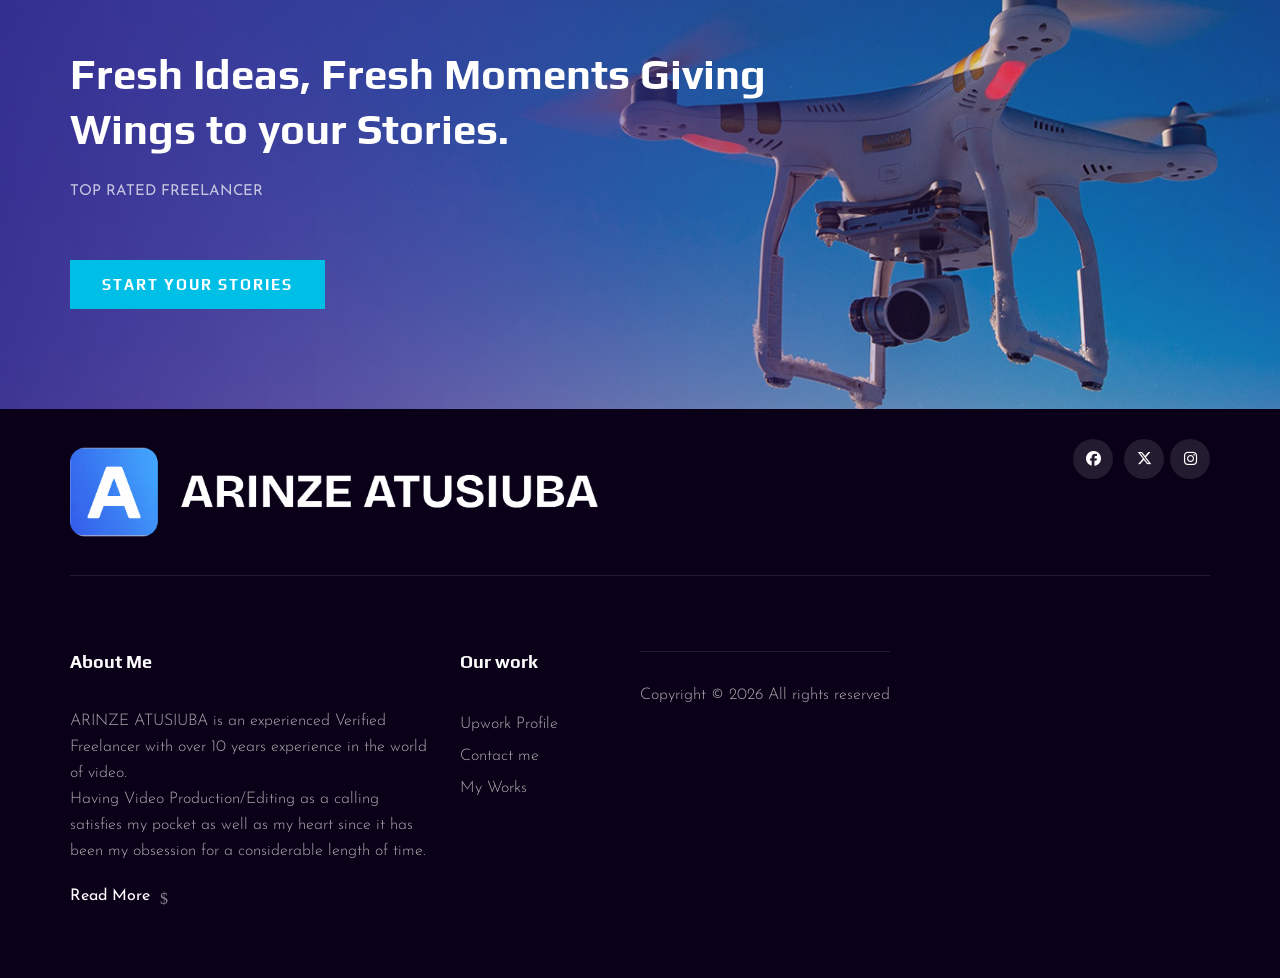
==== commit e499659e: "Updated portfolio" ====
--- a/index.html
+++ b/index.html
@@ -397,7 +397,10 @@
 
     <!-- Work Section Begin -->
     <section class="work">
-      <div class="work__item wide__item set-bg" data-setbg="img/work/work-1.jpg">
+    <div class="work__gallery">
+        <div class="grid-sizer"></div>
+
+        <div class="work__item wide__item set-bg" data-setbg="img/work/work-1.jpg">
     <a href="https://www.youtube.com/watch?v=YNqj6bT16nk"
        class="play-btn video-popup">
         <i class="fa fa-play"></i>
@@ -412,7 +415,7 @@
     </div>
 </div>
             <div class="work__item small__item set-bg" data-setbg="img/work/work-2.jpg">
-                <a href="https://www.youtube.com/watch?v=e_jr12_kyL0" class="play-btn video-popup"><i
+                <a href="https://www.youtube.com/watch?v=MlhJsXTFLnw" class="play-btn video-popup"><i
                         class="fa fa-play"></i></a>
             </div>
             <div class="work__item small__item set-bg" data-setbg="img/work/work-3.jpg">
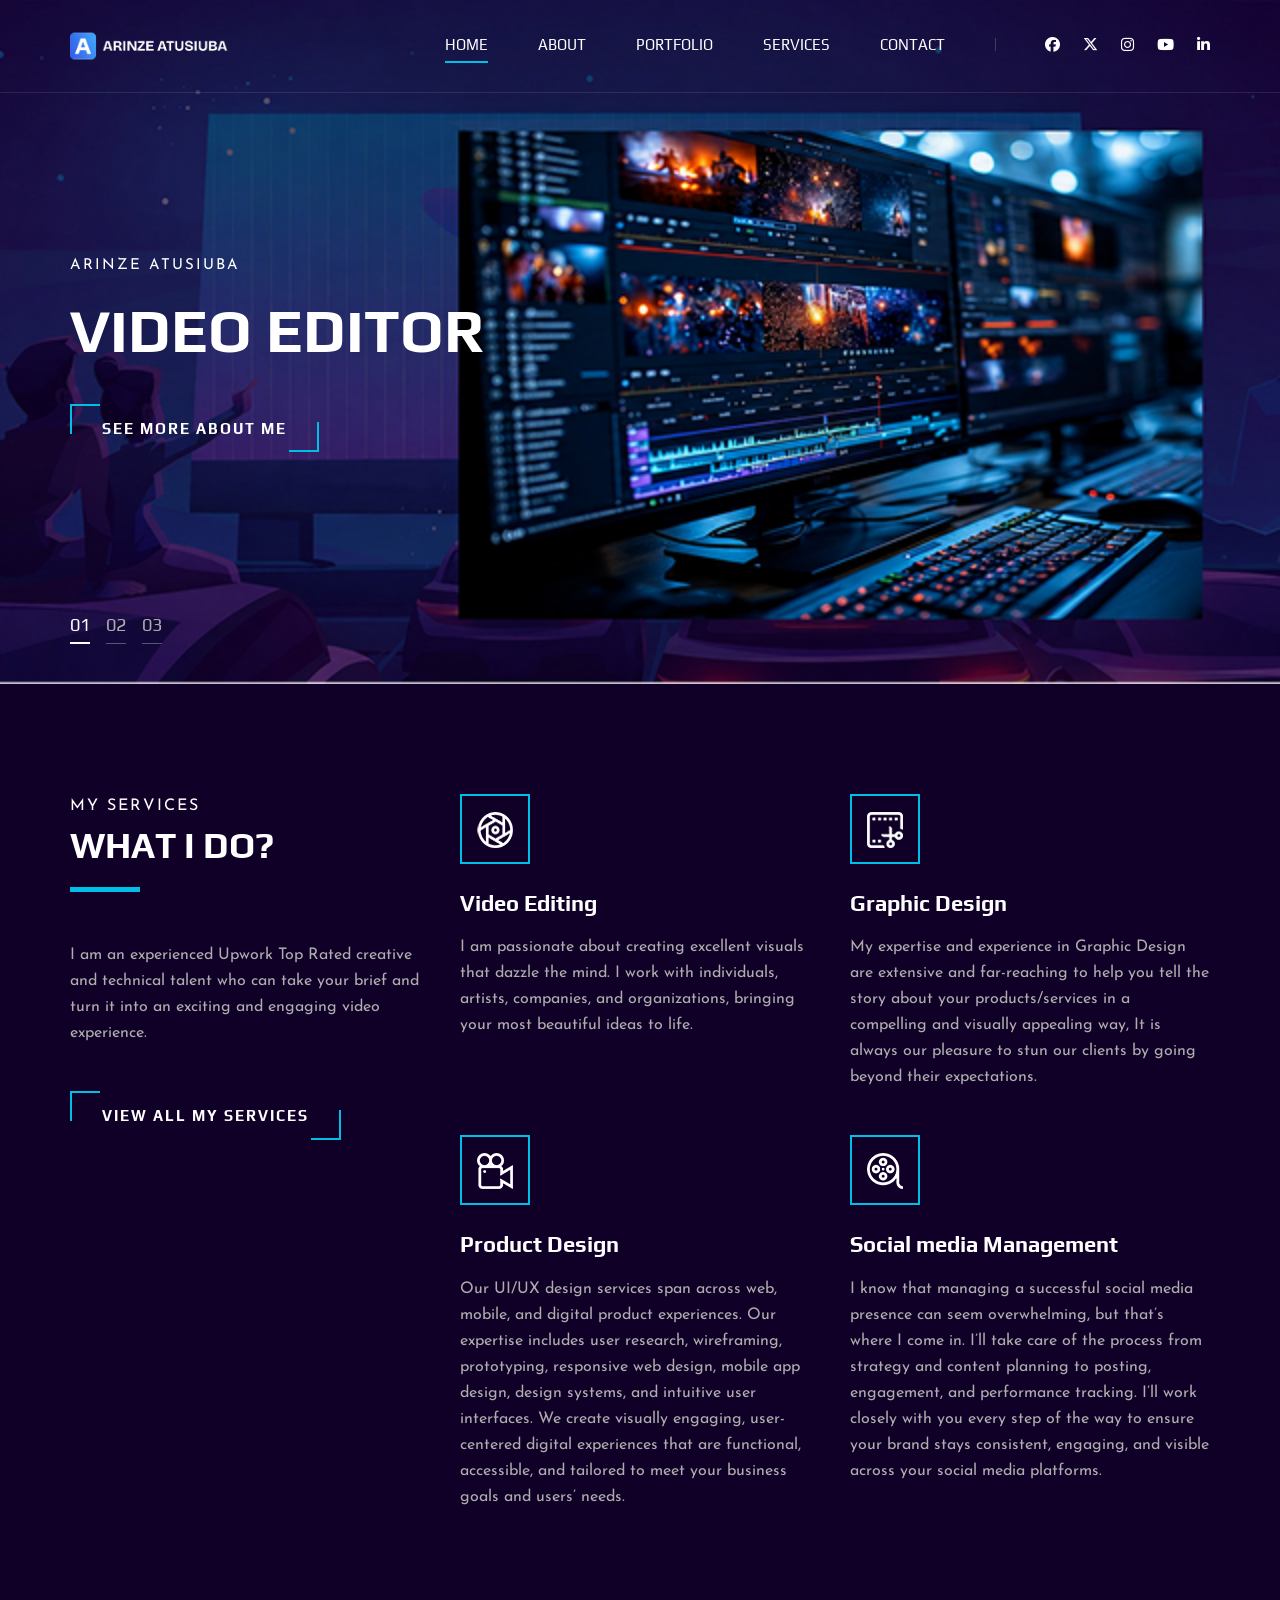
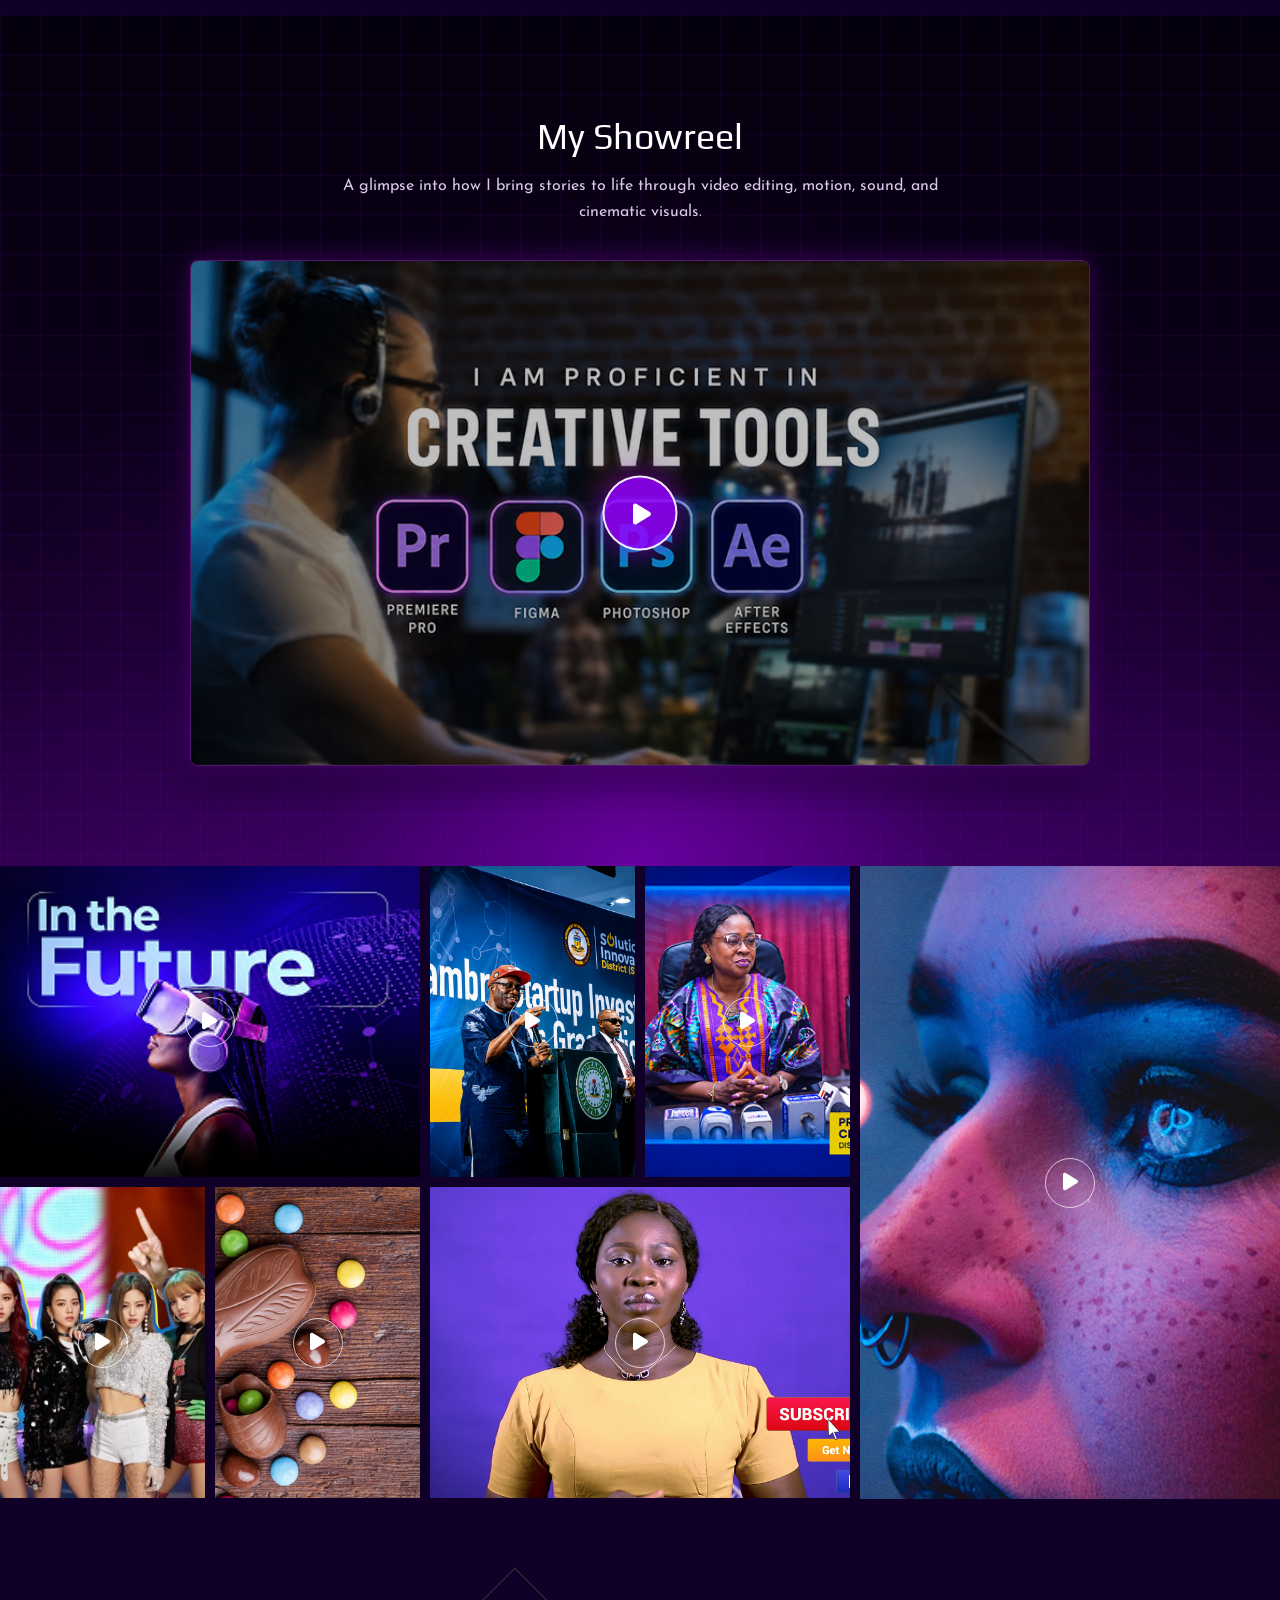
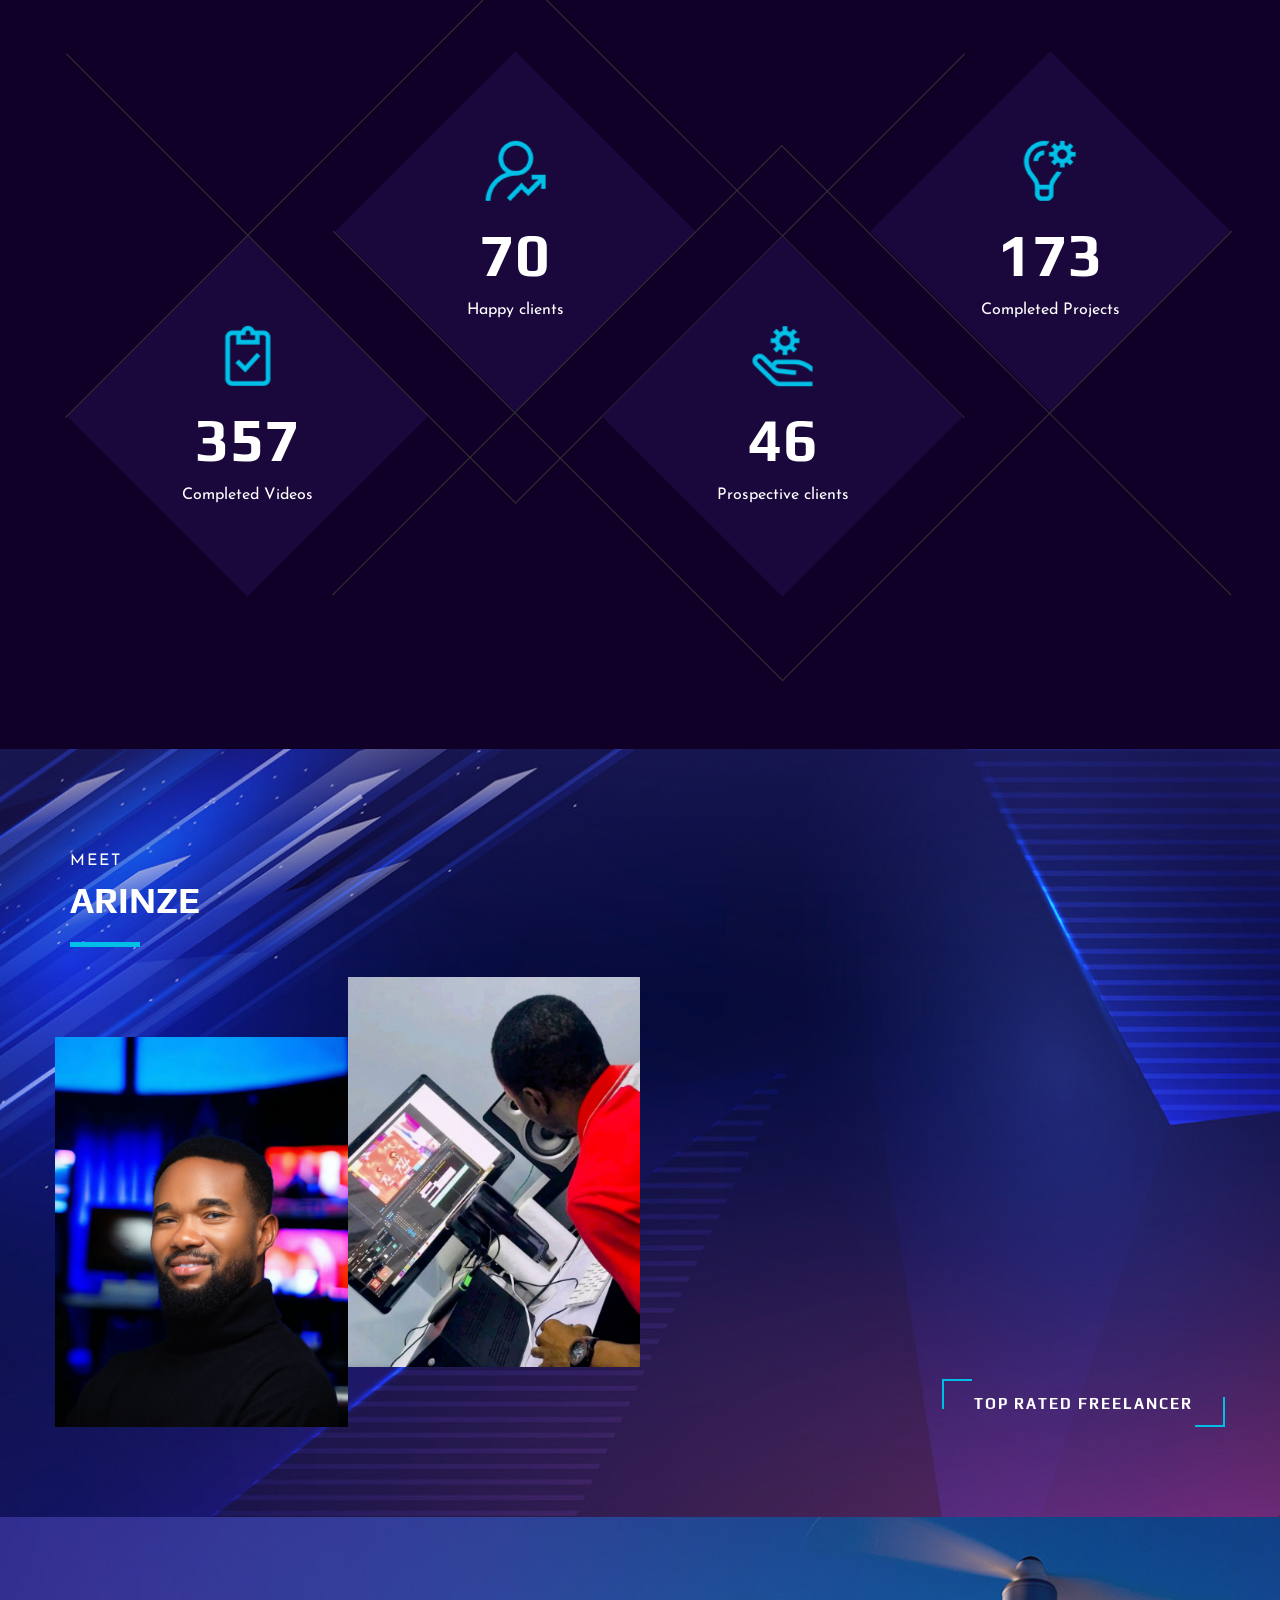
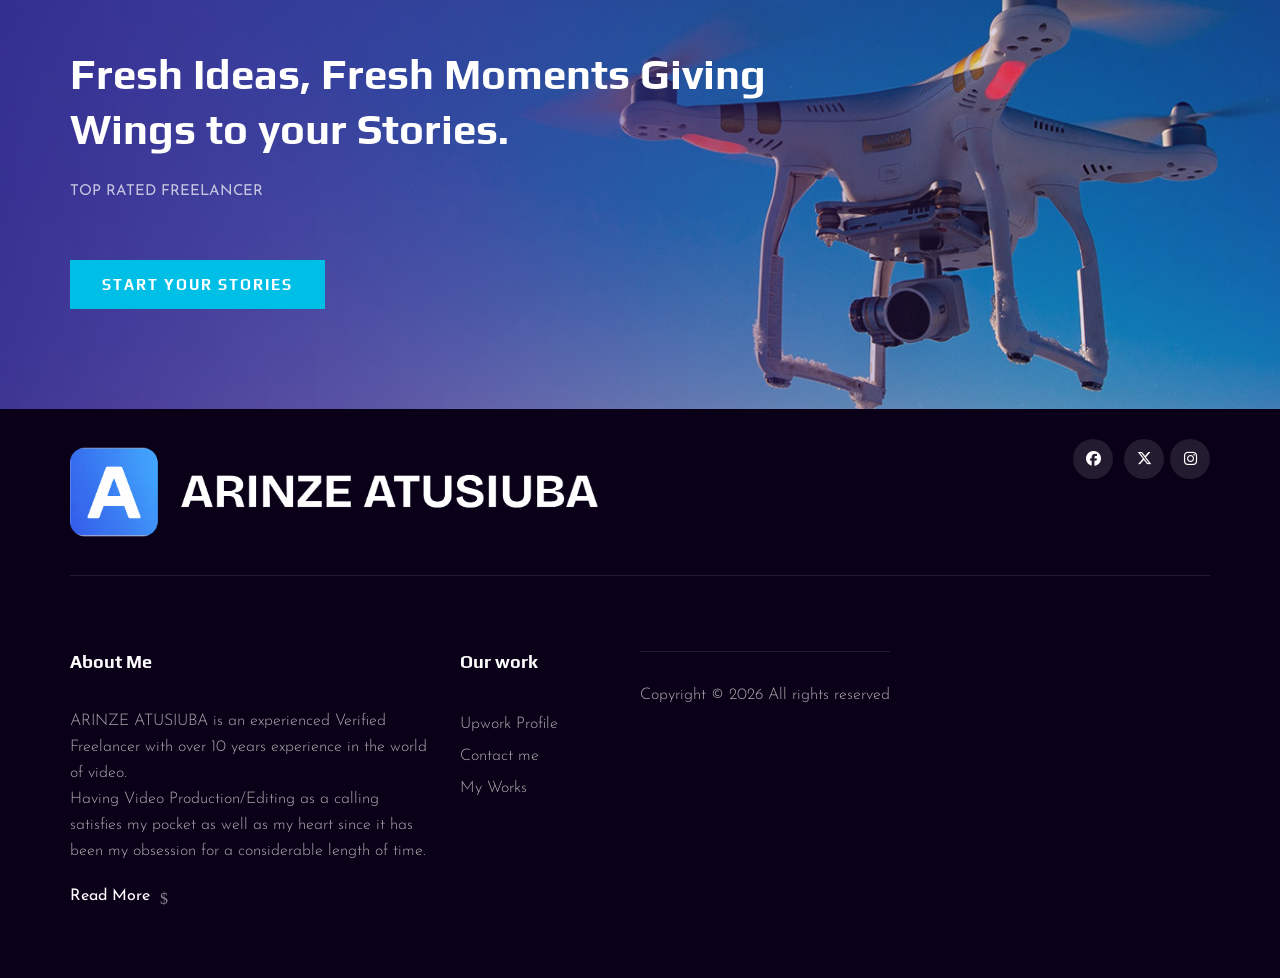
==== commit 1c88a8d3: "Updated portfolio" ====
--- a/index.html
+++ b/index.html
@@ -419,7 +419,7 @@
                         class="fa fa-play"></i></a>
             </div>
             <div class="work__item small__item set-bg" data-setbg="img/work/work-3.jpg">
-                <a href="https://www.youtube.com/watch?v=GAmyeBVy6P0" class="play-btn video-popup"><i
+                <a href="https://www.youtube.com/watch?v=yzeBOcfO1yQ" class="play-btn video-popup"><i
                         class="fa fa-play"></i></a>
             </div>
             <div class="work__item large__item set-bg" data-setbg="img/work/work-4.jpg">
